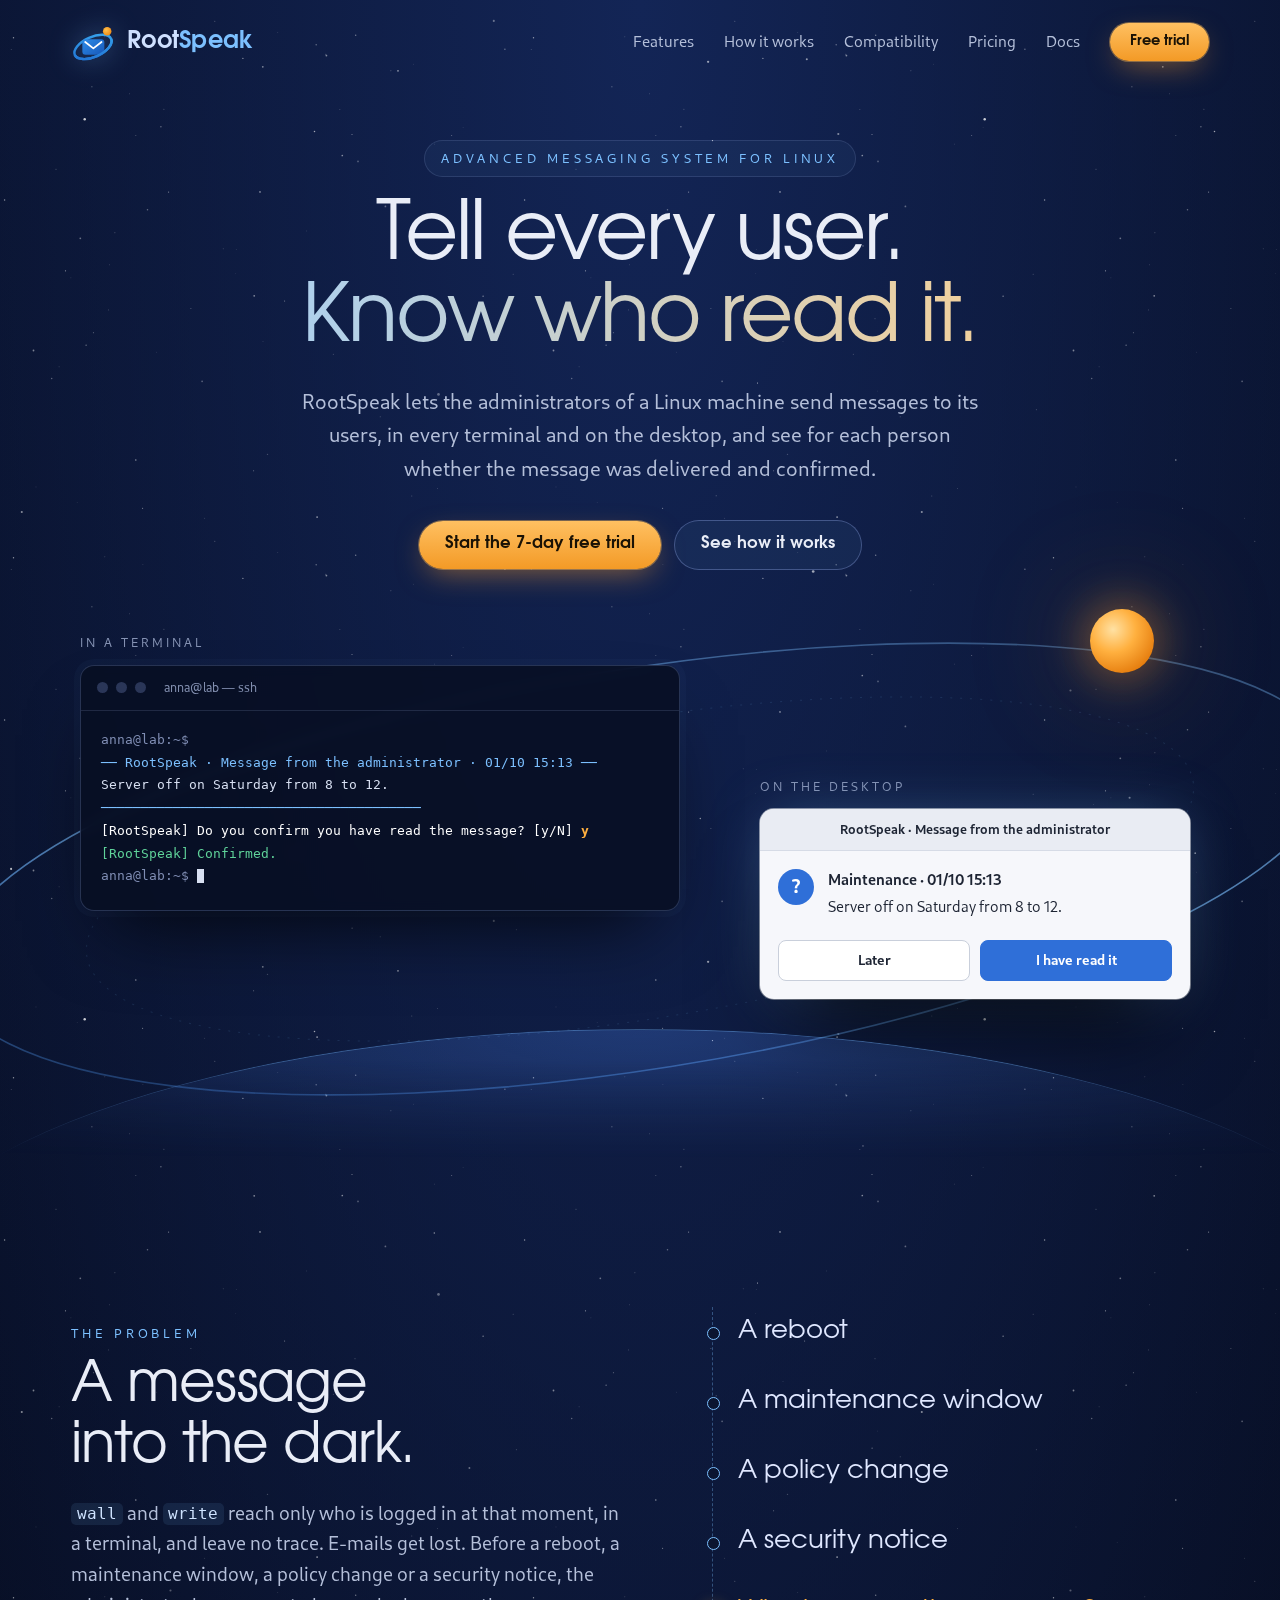
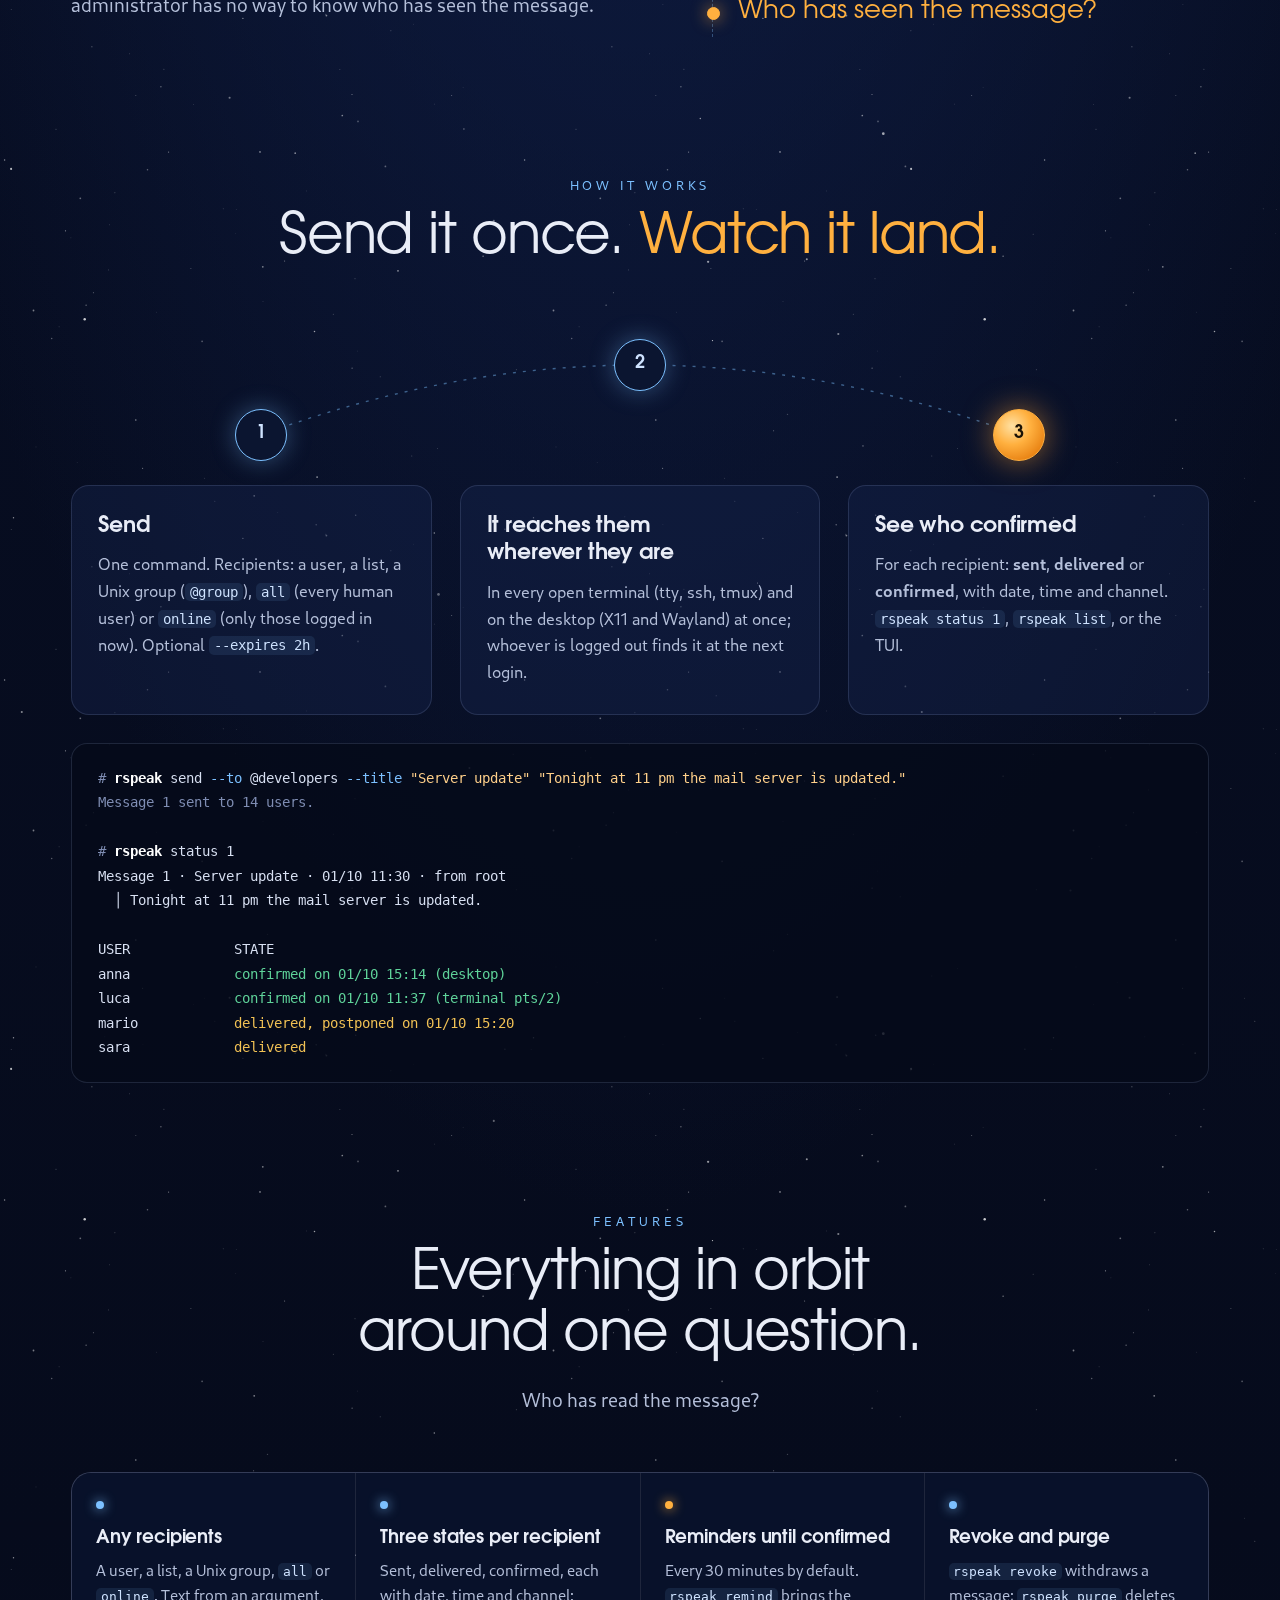
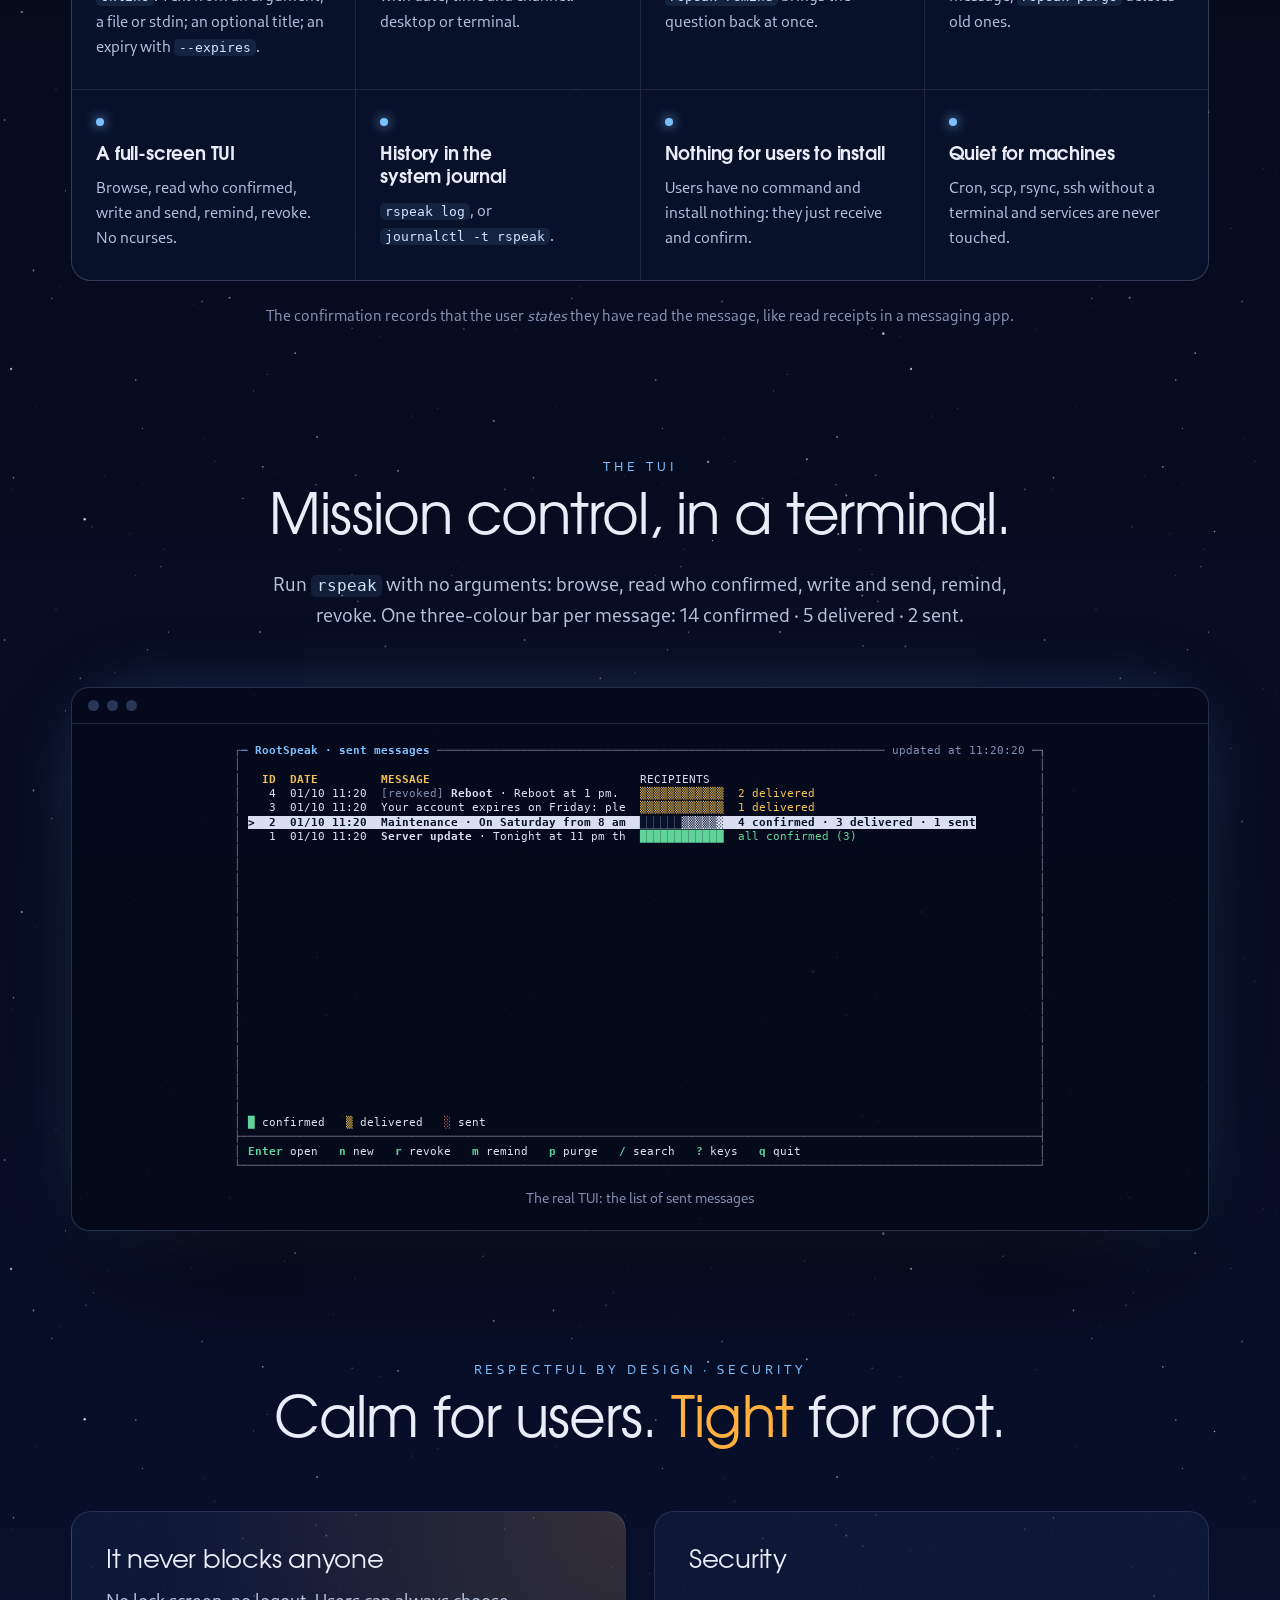
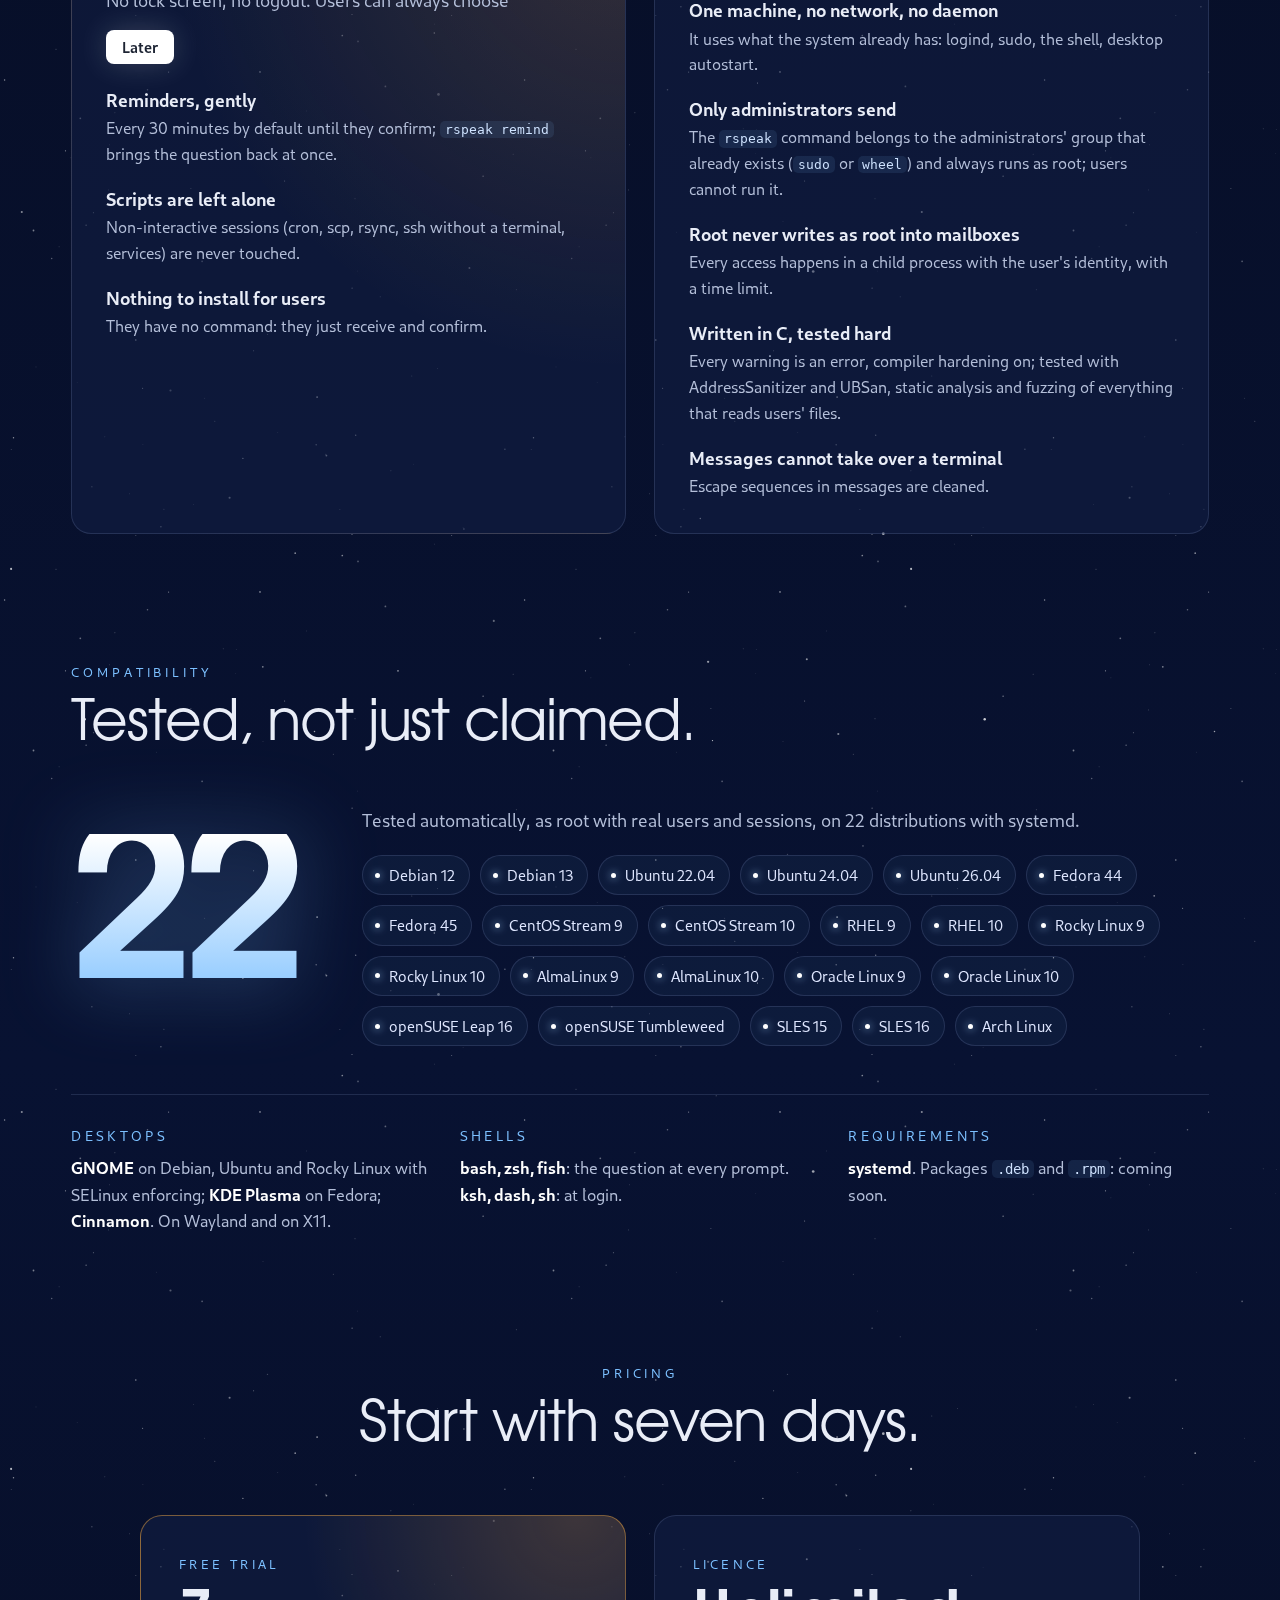
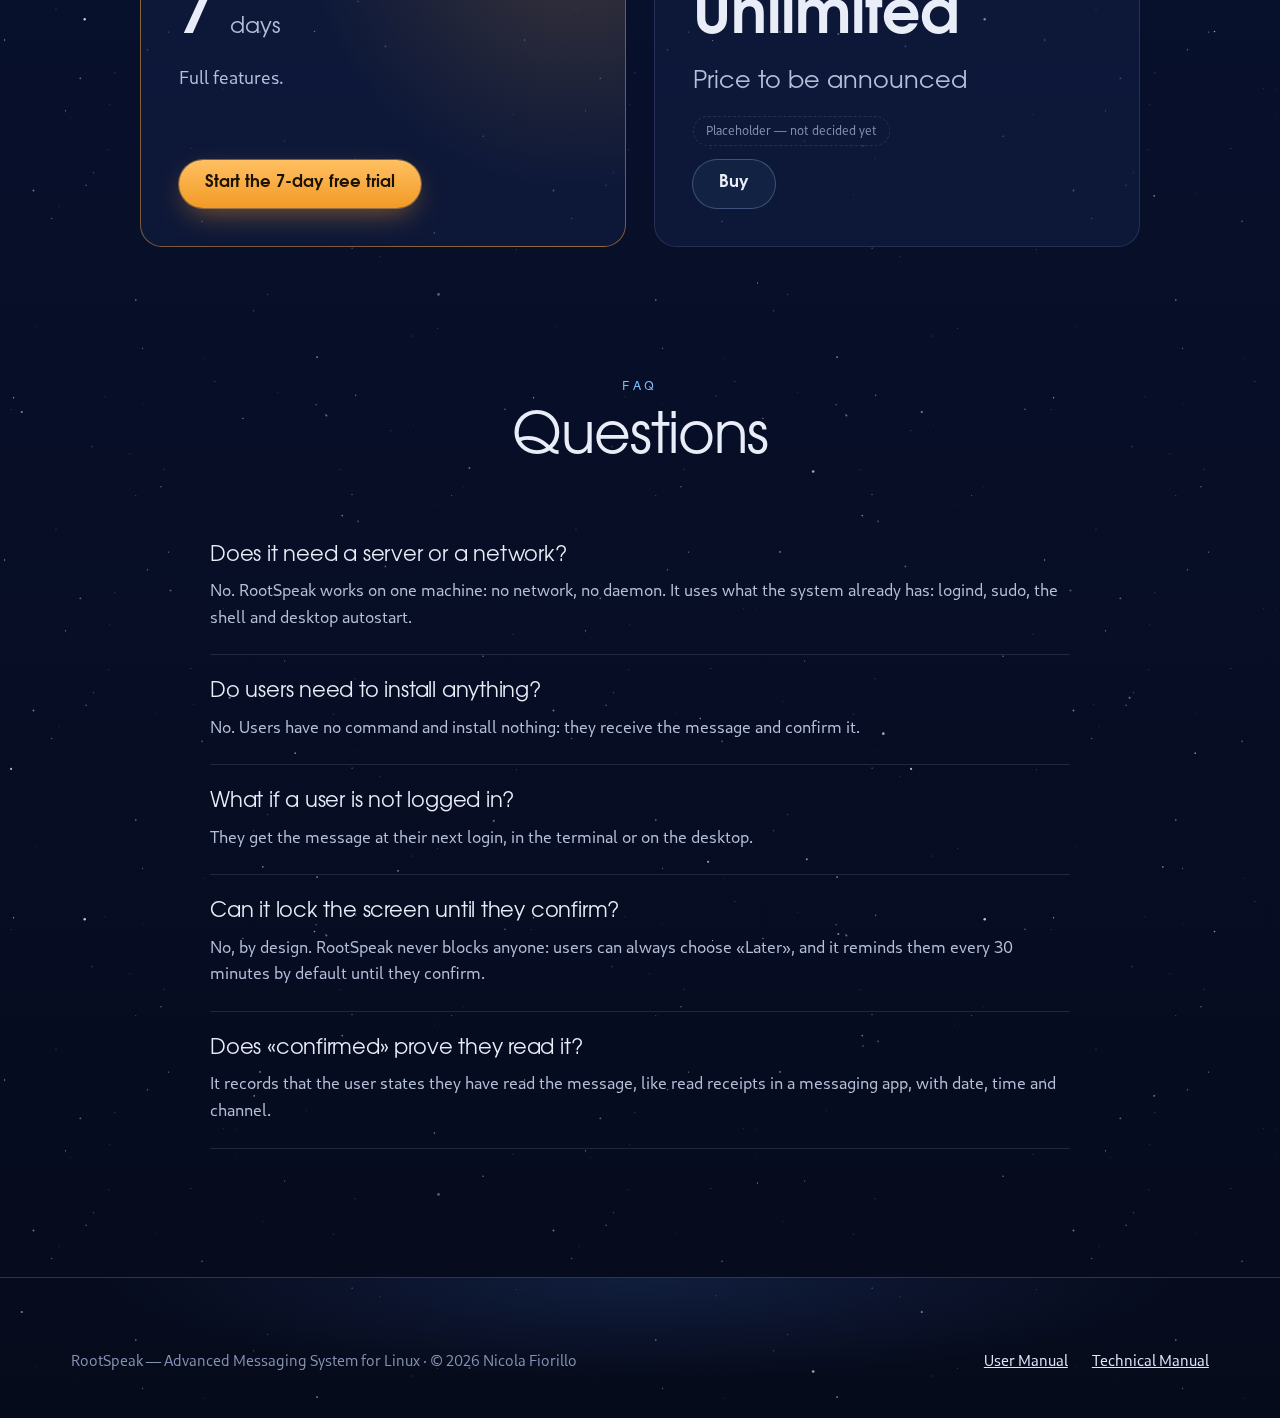
==== site/landing/index.html @ 5fdc274d "Landing page: the chosen direction «Night sky» site/landing/ keeps mockup 19, chosen by the owner am" ====
<!doctype html>
<html lang="en">
<head>
<meta charset="utf-8">
<meta name="viewport" content="width=device-width, initial-scale=1">
<title>RootSpeak — Night sky</title>
<meta name="description" content="RootSpeak lets the administrators of a Linux machine send messages to its users, in every terminal and on the desktop, and see for each person whether the message was delivered and confirmed.">
<style>
@font-face{font-family:'Geo';src:url([data-uri]) format('woff');font-weight:400;font-style:normal;font-display:block}
@font-face{font-family:'Geo';src:url([data-uri]) format('woff');font-weight:700;font-style:normal;font-display:block}
@font-face{font-family:'Body';src:url([data-uri]) format('woff');font-weight:100 900;font-style:normal;font-display:block}
@font-face{font-family:'Mono';src:url([data-uri]) format('woff');font-weight:400;font-style:normal;font-display:block}
@font-face{font-family:'Mono';src:url([data-uri]) format('woff');font-weight:700;font-style:normal;font-display:block}

:root{--night:#060b1c;--night2:#0a1430;--deep:#0d1a3d;--text:#e9edf7;--soft:#b4bfd9;--mute:#8592b3;--line:rgba(160,180,230,.16);
--glass:rgba(22,36,78,.42);--sky:#7cc0ff;--blue:#3d8bf0;--orange:#ffb03f;--orange2:#f08a12;--green:#5fd39a;--amber:#f2c255;--red:#f0786c;
--max:1240px;--pad:clamp(20px,4vw,52px)}
*{box-sizing:border-box;margin:0;padding:0}
html{background:var(--night)}
body{font-family:'Body',Cantarell,'Helvetica Neue',Arial,sans-serif;color:var(--text);font-size:18px;line-height:1.62;-webkit-font-smoothing:antialiased;
background-color:var(--night);background-image:url("data:image/svg+xml,%3Csvg%20xmlns%3D%22http%3A//www.w3.org/2000/svg%22%20width%3D%22900%22%20height%3D%22900%22%3E%3Ccircle%20cx%3D%22469.4%22%20cy%3D%22568.0%22%20r%3D%220.95%22%20fill%3D%22%23fff%22%20opacity%3D%220.38%22/%3E%3Ccircle%20cx%3D%2211.1%22%20cy%3D%22868.9%22%20r%3D%221.06%22%20fill%3D%22%23fff%22%20opacity%3D%220.72%22/%3E%3Ccircle%20cx%3D%22757.5%22%20cy%3D%22383.1%22%20r%3D%220.51%22%20fill%3D%22%23fff%22%20opacity%3D%220.78%22/%3E%3Ccircle%20cx%3D%22806.8%22%20cy%3D%2259.3%22%20r%3D%220.99%22%20fill%3D%22%23fff%22%20opacity%3D%220.54%22/%3E%3Ccircle%20cx%3D%2221.8%22%20cy%3D%22511.9%22%20r%3D%221.02%22%20fill%3D%22%23fff%22%20opacity%3D%220.51%22/%3E%3Ccircle%20cx%3D%22229.6%22%20cy%3D%22797.7%22%20r%3D%221.04%22%20fill%3D%22%23fff%22%20opacity%3D%220.42%22/%3E%3Ccircle%20cx%3D%22700.3%22%20cy%3D%22818.6%22%20r%3D%220.73%22%20fill%3D%22%23fff%22%20opacity%3D%220.58%22/%3E%3Ccircle%20cx%3D%2284.7%22%20cy%3D%22119.2%22%20r%3D%221.24%22%20fill%3D%22%23fff%22%20opacity%3D%220.78%22/%3E%3Ccircle%20cx%3D%22838.3%22%20cy%3D%22134.0%22%20r%3D%221.07%22%20fill%3D%22%23fff%22%20opacity%3D%220.48%22/%3E%3Ccircle%20cx%3D%22193.6%22%20cy%3D%22804.3%22%20r%3D%220.41%22%20fill%3D%22%23fff%22%20opacity%3D%220.32%22/%3E%3Ccircle%20cx%3D%22314.5%22%20cy%3D%22131.5%22%20r%3D%220.74%22%20fill%3D%22%23fff%22%20opacity%3D%220.61%22/%3E%3Ccircle%20cx%3D%22463.9%22%20cy%3D%22829.0%22%20r%3D%220.83%22%20fill%3D%22%23fff%22%20opacity%3D%220.36%22/%3E%3Ccircle%20cx%3D%22493.8%22%20cy%3D%2220.9%22%20r%3D%221.03%22%20fill%3D%22%23fff%22%20opacity%3D%220.36%22/%3E%3Ccircle%20cx%3D%22438.5%22%20cy%3D%22394.4%22%20r%3D%221.32%22%20fill%3D%22%23fff%22%20opacity%3D%220.35%22/%3E%3Ccircle%20cx%3D%22254.2%22%20cy%3D%22295.8%22%20r%3D%220.87%22%20fill%3D%22%23fff%22%20opacity%3D%220.48%22/%3E%3Ccircle%20cx%3D%22883.3%22%20cy%3D%22833.7%22%20r%3D%221.34%22%20fill%3D%22%23fff%22%20opacity%3D%220.63%22/%3E%3Ccircle%20cx%3D%22716.2%22%20cy%3D%22495.7%22%20r%3D%220.52%22%20fill%3D%22%23fff%22%20opacity%3D%220.37%22/%3E%3Ccircle%20cx%3D%22170.5%22%20cy%3D%22690.5%22%20r%3D%221.04%22%20fill%3D%22%23fff%22%20opacity%3D%220.30%22/%3E%3Ccircle%20cx%3D%22262.8%22%20cy%3D%2266.8%22%20r%3D%220.88%22%20fill%3D%22%23fff%22%20opacity%3D%220.46%22/%3E%3Ccircle%20cx%3D%22434.3%22%20cy%3D%22332.9%22%20r%3D%220.74%22%20fill%3D%22%23fff%22%20opacity%3D%220.52%22/%3E%3Ccircle%20cx%3D%22708.1%22%20cy%3D%2261.8%22%20r%3D%221.13%22%20fill%3D%22%23fff%22%20opacity%3D%220.58%22/%3E%3Ccircle%20cx%3D%22712.5%22%20cy%3D%22140.6%22%20r%3D%220.62%22%20fill%3D%22%23fff%22%20opacity%3D%220.75%22/%3E%3Ccircle%20cx%3D%22863.0%22%20cy%3D%22245.9%22%20r%3D%220.71%22%20fill%3D%22%23fff%22%20opacity%3D%220.46%22/%3E%3Ccircle%20cx%3D%22295.2%22%20cy%3D%22853.2%22%20r%3D%220.85%22%20fill%3D%22%23fff%22%20opacity%3D%220.50%22/%3E%3Ccircle%20cx%3D%22813.2%22%20cy%3D%22571.5%22%20r%3D%221.33%22%20fill%3D%22%23fff%22%20opacity%3D%220.62%22/%3E%3Ccircle%20cx%3D%22398.0%22%20cy%3D%2270.8%22%20r%3D%220.85%22%20fill%3D%22%23fff%22%20opacity%3D%220.55%22/%3E%3C/svg%3E"),url("data:image/svg+xml,%3Csvg%20xmlns%3D%22http%3A//www.w3.org/2000/svg%22%20width%3D%22520%22%20height%3D%22520%22%3E%3Ccircle%20cx%3D%22352.1%22%20cy%3D%22408.2%22%20r%3D%220.61%22%20fill%3D%22%23fff%22%20opacity%3D%220.38%22/%3E%3Ccircle%20cx%3D%22204.6%22%20cy%3D%22518.3%22%20r%3D%220.47%22%20fill%3D%22%23fff%22%20opacity%3D%220.25%22/%3E%3Ccircle%20cx%3D%22135.8%22%20cy%3D%22135.4%22%20r%3D%220.50%22%20fill%3D%22%23fff%22%20opacity%3D%220.29%22/%3E%3Ccircle%20cx%3D%2256.0%22%20cy%3D%22169.3%22%20r%3D%220.49%22%20fill%3D%22%23fff%22%20opacity%3D%220.40%22/%3E%3Ccircle%20cx%3D%22104.8%22%20cy%3D%2236.8%22%20r%3D%220.42%22%20fill%3D%22%23fff%22%20opacity%3D%220.39%22/%3E%3Ccircle%20cx%3D%22202.1%22%20cy%3D%22381.4%22%20r%3D%220.78%22%20fill%3D%22%23fff%22%20opacity%3D%220.34%22/%3E%3Ccircle%20cx%3D%2251.7%22%20cy%3D%22378.6%22%20r%3D%220.75%22%20fill%3D%22%23fff%22%20opacity%3D%220.33%22/%3E%3Ccircle%20cx%3D%22342.3%22%20cy%3D%22155.5%22%20r%3D%220.85%22%20fill%3D%22%23fff%22%20opacity%3D%220.49%22/%3E%3Ccircle%20cx%3D%22411.8%22%20cy%3D%22496.0%22%20r%3D%220.44%22%20fill%3D%22%23fff%22%20opacity%3D%220.39%22/%3E%3Ccircle%20cx%3D%22380.3%22%20cy%3D%22416.8%22%20r%3D%220.53%22%20fill%3D%22%23fff%22%20opacity%3D%220.24%22/%3E%3Ccircle%20cx%3D%22325.7%22%20cy%3D%2254.4%22%20r%3D%220.72%22%20fill%3D%22%23fff%22%20opacity%3D%220.19%22/%3E%3Ccircle%20cx%3D%22236.3%22%20cy%3D%22249.5%22%20r%3D%220.37%22%20fill%3D%22%23fff%22%20opacity%3D%220.36%22/%3E%3Ccircle%20cx%3D%22260.0%22%20cy%3D%22191.9%22%20r%3D%220.84%22%20fill%3D%22%23fff%22%20opacity%3D%220.50%22/%3E%3Ccircle%20cx%3D%22463.1%22%20cy%3D%22127.3%22%20r%3D%220.32%22%20fill%3D%22%23fff%22%20opacity%3D%220.33%22/%3E%3Ccircle%20cx%3D%2259.1%22%20cy%3D%22366.7%22%20r%3D%220.46%22%20fill%3D%22%23fff%22%20opacity%3D%220.24%22/%3E%3Ccircle%20cx%3D%22147.5%22%20cy%3D%22209.8%22%20r%3D%220.74%22%20fill%3D%22%23fff%22%20opacity%3D%220.36%22/%3E%3Ccircle%20cx%3D%22156.6%22%20cy%3D%22352.2%22%20r%3D%220.33%22%20fill%3D%22%23fff%22%20opacity%3D%220.27%22/%3E%3Ccircle%20cx%3D%22357.5%22%20cy%3D%22391.1%22%20r%3D%220.36%22%20fill%3D%22%23fff%22%20opacity%3D%220.22%22/%3E%3Ccircle%20cx%3D%22263.0%22%20cy%3D%22341.4%22%20r%3D%220.31%22%20fill%3D%22%23fff%22%20opacity%3D%220.35%22/%3E%3Ccircle%20cx%3D%22142.9%22%20cy%3D%2244.3%22%20r%3D%220.40%22%20fill%3D%22%23fff%22%20opacity%3D%220.29%22/%3E%3Ccircle%20cx%3D%22242.9%22%20cy%3D%2258.4%22%20r%3D%220.67%22%20fill%3D%22%23fff%22%20opacity%3D%220.51%22/%3E%3Ccircle%20cx%3D%22355.7%22%20cy%3D%2235.3%22%20r%3D%220.69%22%20fill%3D%22%23fff%22%20opacity%3D%220.42%22/%3E%3Ccircle%20cx%3D%224.6%22%20cy%3D%22200.0%22%20r%3D%220.69%22%20fill%3D%22%23fff%22%20opacity%3D%220.53%22/%3E%3Ccircle%20cx%3D%22483.1%22%20cy%3D%22296.2%22%20r%3D%220.65%22%20fill%3D%22%23fff%22%20opacity%3D%220.54%22/%3E%3Ccircle%20cx%3D%22109.5%22%20cy%3D%22264.8%22%20r%3D%220.34%22%20fill%3D%22%23fff%22%20opacity%3D%220.47%22/%3E%3Ccircle%20cx%3D%22339.9%22%20cy%3D%22109.5%22%20r%3D%220.42%22%20fill%3D%22%23fff%22%20opacity%3D%220.38%22/%3E%3Ccircle%20cx%3D%22390.9%22%20cy%3D%2270.7%22%20r%3D%220.49%22%20fill%3D%22%23fff%22%20opacity%3D%220.38%22/%3E%3Ccircle%20cx%3D%22135.8%22%20cy%3D%22459.9%22%20r%3D%220.74%22%20fill%3D%22%23fff%22%20opacity%3D%220.53%22/%3E%3Ccircle%20cx%3D%22333.3%22%20cy%3D%22354.3%22%20r%3D%220.47%22%20fill%3D%22%23fff%22%20opacity%3D%220.37%22/%3E%3Ccircle%20cx%3D%22223.2%22%20cy%3D%22248.8%22%20r%3D%220.34%22%20fill%3D%22%23fff%22%20opacity%3D%220.50%22/%3E%3Ccircle%20cx%3D%2280.3%22%20cy%3D%22238.3%22%20r%3D%220.86%22%20fill%3D%22%23fff%22%20opacity%3D%220.38%22/%3E%3Ccircle%20cx%3D%22451.6%22%20cy%3D%22135.5%22%20r%3D%220.58%22%20fill%3D%22%23fff%22%20opacity%3D%220.33%22/%3E%3Ccircle%20cx%3D%22168.6%22%20cy%3D%22192.1%22%20r%3D%220.57%22%20fill%3D%22%23fff%22%20opacity%3D%220.49%22/%3E%3Ccircle%20cx%3D%22504.9%22%20cy%3D%2249.2%22%20r%3D%220.70%22%20fill%3D%22%23fff%22%20opacity%3D%220.38%22/%3E%3Ccircle%20cx%3D%22214.8%22%20cy%3D%2221.2%22%20r%3D%220.52%22%20fill%3D%22%23fff%22%20opacity%3D%220.31%22/%3E%3Ccircle%20cx%3D%22190.9%22%20cy%3D%22308.6%22%20r%3D%220.52%22%20fill%3D%22%23fff%22%20opacity%3D%220.30%22/%3E%3Ccircle%20cx%3D%22142.6%22%20cy%3D%22508.2%22%20r%3D%220.54%22%20fill%3D%22%23fff%22%20opacity%3D%220.54%22/%3E%3Ccircle%20cx%3D%2286.1%22%20cy%3D%22345.2%22%20r%3D%220.63%22%20fill%3D%22%23fff%22%20opacity%3D%220.45%22/%3E%3Ccircle%20cx%3D%22267.5%22%20cy%3D%22454.4%22%20r%3D%220.65%22%20fill%3D%22%23fff%22%20opacity%3D%220.21%22/%3E%3Ccircle%20cx%3D%22355.0%22%20cy%3D%22318.8%22%20r%3D%220.45%22%20fill%3D%22%23fff%22%20opacity%3D%220.45%22/%3E%3Ccircle%20cx%3D%22434.6%22%20cy%3D%22144.1%22%20r%3D%220.39%22%20fill%3D%22%23fff%22%20opacity%3D%220.30%22/%3E%3Ccircle%20cx%3D%22306.5%22%20cy%3D%22230.9%22%20r%3D%220.34%22%20fill%3D%22%23fff%22%20opacity%3D%220.35%22/%3E%3Ccircle%20cx%3D%22284.6%22%20cy%3D%22300.9%22%20r%3D%220.51%22%20fill%3D%22%23fff%22%20opacity%3D%220.47%22/%3E%3Ccircle%20cx%3D%22352.0%22%20cy%3D%22134.4%22%20r%3D%220.51%22%20fill%3D%22%23fff%22%20opacity%3D%220.52%22/%3E%3Ccircle%20cx%3D%22114.9%22%20cy%3D%22232.7%22%20r%3D%220.48%22%20fill%3D%22%23fff%22%20opacity%3D%220.40%22/%3E%3Ccircle%20cx%3D%22413.5%22%20cy%3D%2264.2%22%20r%3D%220.41%22%20fill%3D%22%23fff%22%20opacity%3D%220.22%22/%3E%3Ccircle%20cx%3D%2265.5%22%20cy%3D%22270.8%22%20r%3D%220.59%22%20fill%3D%22%23fff%22%20opacity%3D%220.53%22/%3E%3Ccircle%20cx%3D%22235.6%22%20cy%3D%22273.2%22%20r%3D%220.32%22%20fill%3D%22%23fff%22%20opacity%3D%220.27%22/%3E%3Ccircle%20cx%3D%22160.9%22%20cy%3D%22126.7%22%20r%3D%220.77%22%20fill%3D%22%23fff%22%20opacity%3D%220.34%22/%3E%3Ccircle%20cx%3D%2270.9%22%20cy%3D%22277.8%22%20r%3D%220.39%22%20fill%3D%22%23fff%22%20opacity%3D%220.26%22/%3E%3Ccircle%20cx%3D%22316.2%22%20cy%3D%2244.7%22%20r%3D%220.75%22%20fill%3D%22%23fff%22%20opacity%3D%220.35%22/%3E%3Ccircle%20cx%3D%2233.5%22%20cy%3D%22350.5%22%20r%3D%220.88%22%20fill%3D%22%23fff%22%20opacity%3D%220.46%22/%3E%3Ccircle%20cx%3D%22437.5%22%20cy%3D%22488.4%22%20r%3D%220.46%22%20fill%3D%22%23fff%22%20opacity%3D%220.37%22/%3E%3Ccircle%20cx%3D%22385.4%22%20cy%3D%22206.4%22%20r%3D%220.88%22%20fill%3D%22%23fff%22%20opacity%3D%220.34%22/%3E%3Ccircle%20cx%3D%2211.3%22%20cy%3D%2249.5%22%20r%3D%220.56%22%20fill%3D%22%23fff%22%20opacity%3D%220.20%22/%3E%3Ccircle%20cx%3D%22317.1%22%20cy%3D%22517.1%22%20r%3D%220.86%22%20fill%3D%22%23fff%22%20opacity%3D%220.55%22/%3E%3Ccircle%20cx%3D%22129.5%22%20cy%3D%2293.8%22%20r%3D%220.34%22%20fill%3D%22%23fff%22%20opacity%3D%220.53%22/%3E%3Ccircle%20cx%3D%2213.5%22%20cy%3D%2237.7%22%20r%3D%220.70%22%20fill%3D%22%23fff%22%20opacity%3D%220.53%22/%3E%3Ccircle%20cx%3D%22277.8%22%20cy%3D%2232.8%22%20r%3D%220.32%22%20fill%3D%22%23fff%22%20opacity%3D%220.49%22/%3E%3Ccircle%20cx%3D%22358.0%22%20cy%3D%22161.4%22%20r%3D%220.89%22%20fill%3D%22%23fff%22%20opacity%3D%220.29%22/%3E%3Ccircle%20cx%3D%2277.2%22%20cy%3D%22502.5%22%20r%3D%220.33%22%20fill%3D%22%23fff%22%20opacity%3D%220.32%22/%3E%3Ccircle%20cx%3D%2293.5%22%20cy%3D%22332.7%22%20r%3D%220.59%22%20fill%3D%22%23fff%22%20opacity%3D%220.28%22/%3E%3Ccircle%20cx%3D%22326.4%22%20cy%3D%2255.6%22%20r%3D%220.89%22%20fill%3D%22%23fff%22%20opacity%3D%220.47%22/%3E%3Ccircle%20cx%3D%22108.6%22%20cy%3D%22309.9%22%20r%3D%220.46%22%20fill%3D%22%23fff%22%20opacity%3D%220.40%22/%3E%3Ccircle%20cx%3D%22163.9%22%20cy%3D%22109.3%22%20r%3D%220.59%22%20fill%3D%22%23fff%22%20opacity%3D%220.22%22/%3E%3Ccircle%20cx%3D%22516.3%22%20cy%3D%22409.7%22%20r%3D%220.44%22%20fill%3D%22%23fff%22%20opacity%3D%220.41%22/%3E%3Ccircle%20cx%3D%2291.9%22%20cy%3D%2286.8%22%20r%3D%220.53%22%20fill%3D%22%23fff%22%20opacity%3D%220.45%22/%3E%3Ccircle%20cx%3D%2236.0%22%20cy%3D%22486.9%22%20r%3D%220.45%22%20fill%3D%22%23fff%22%20opacity%3D%220.25%22/%3E%3Ccircle%20cx%3D%22253.6%22%20cy%3D%22470.7%22%20r%3D%220.55%22%20fill%3D%22%23fff%22%20opacity%3D%220.38%22/%3E%3Ccircle%20cx%3D%22513.2%22%20cy%3D%22274.2%22%20r%3D%220.51%22%20fill%3D%22%23fff%22%20opacity%3D%220.26%22/%3E%3C/svg%3E"),radial-gradient(ellipse 120% 60% at 50% 0%,#132556 0%,transparent 60%),
linear-gradient(180deg,#081028 0%,#060b1c 40%,#081232 75%,#060b1c 100%);background-size:900px 900px,520px 520px,100% 100%,100% 100%;overflow-x:hidden}
code,pre{font-family:'Mono',ui-monospace,monospace}
code{font-size:.84em;color:#cfe3ff;background:rgba(124,192,255,.1);padding:.08em .36em;border-radius:5px;white-space:nowrap}
pre code{background:none;padding:0;white-space:pre;color:inherit;font-size:inherit}
a{color:inherit}
.wrap{max-width:var(--max);margin:0 auto;padding:0 var(--pad)}
h1,h2,h3,.disp{text-wrap:balance;font-family:'Geo','URW Gothic',Futura,sans-serif;font-weight:400;letter-spacing:-.01em}
/* header */
.top .wrap{display:flex;align-items:center;gap:30px;height:84px}
.brand{display:flex;align-items:center;gap:12px;text-decoration:none}
.brand .mark{width:44px;height:40px;filter:drop-shadow(0 0 14px rgba(124,192,255,.35))}
.word{font-family:'Geo',sans-serif;font-size:24px;letter-spacing:.01em;font-weight:700}
.word .r{color:#cfe0ff}.word .s{color:#7cc0ff}
.nav{display:flex;gap:30px;margin-left:auto;font-size:15.5px;color:var(--soft)}
.nav a{text-decoration:none}.nav a:hover{color:#fff}
.btn{display:inline-flex;align-items:center;justify-content:center;gap:10px;font-family:'Geo',sans-serif;font-weight:700;font-size:16.5px;text-decoration:none;
padding:14px 26px;border-radius:40px;background:linear-gradient(180deg,#ffc061,#f39a26);color:#1a1205;line-height:1.2;
box-shadow:0 0 0 1px rgba(255,190,90,.4),0 10px 30px -8px rgba(255,160,50,.55)}
.btn:hover{filter:brightness(1.06)}
.btn.ghost{background:rgba(124,192,255,.06);color:var(--text);box-shadow:0 0 0 1px rgba(160,190,255,.35)}
.top .btn{padding:10px 20px;font-size:14.5px}
/* hero */
.hero{position:relative;padding:clamp(40px,4.4vw,64px) 0 0;text-align:center;overflow:hidden}
.eyebrow{display:inline-block;font-size:13px;letter-spacing:.3em;text-transform:uppercase;color:var(--sky);border:1px solid var(--line);padding:7px 16px;border-radius:30px;background:rgba(124,192,255,.05)}
h1{font-size:clamp(44px,6.4vw,92px);line-height:1;margin:22px auto 22px;max-width:1000px;letter-spacing:-.025em}
h1 span{display:block;background:linear-gradient(90deg,#9fd0ff,#ffd08a);-webkit-background-clip:text;background-clip:text;color:transparent}
.lede{font-size:clamp(18px,1.6vw,21px);color:var(--soft);max-width:680px;margin:0 auto}
.cta{display:flex;flex-wrap:wrap;gap:14px;justify-content:center;margin-top:36px}
.sky{position:relative;height:600px;margin-top:0}
.orbit{position:absolute;left:50%;top:-60px;width:1500px;height:640px;transform:translateX(-50%);pointer-events:none}
.planet{position:absolute;left:calc(50% + 450px);top:40px;width:64px;height:64px;border-radius:50%;
background:radial-gradient(circle at 36% 32%,#ffe1a3 0,#ffb03f 38%,#e47a0b 80%);box-shadow:0 0 40px 8px rgba(255,160,50,.35),0 0 120px 30px rgba(255,150,40,.12)}
.term,.dlg{position:absolute;text-align:left}
.term{left:calc(50% - 560px);top:96px;width:600px;background:rgba(8,14,34,.86);border-radius:14px;border:1px solid rgba(150,180,240,.22);
box-shadow:0 40px 80px -30px rgba(0,0,0,.8),0 0 0 6px rgba(124,192,255,.03);backdrop-filter:blur(6px);overflow:hidden}
.term .bar{display:flex;align-items:center;gap:8px;padding:12px 16px;border-bottom:1px solid var(--line);font-size:12.5px;color:var(--mute)}
.term .bar i{width:11px;height:11px;border-radius:50%;background:#2a3658}
.term .bar span{margin-left:10px}
.term pre{padding:18px 20px 22px;font-size:13px;line-height:1.75;color:#d8e0f2;overflow-x:auto}
.t-prompt{color:#7f8db3}.t-frame{color:#7cc0ff}.t-ask{color:#fff}.t-in{color:var(--orange);font-weight:700}.t-ok{color:var(--green)}
.t-cur{display:inline-block;width:.55em;height:1.1em;background:#d8e0f2;vertical-align:-.2em}
.dlg{left:calc(50% + 120px);top:240px;width:430px;background:#f6f7fb;color:#1d2433;border-radius:14px;overflow:hidden;
box-shadow:0 50px 90px -30px rgba(0,0,0,.85),0 0 0 1px rgba(255,255,255,.5),0 0 60px -10px rgba(124,192,255,.35)}
.dlg-bar{background:#e9ecf3;padding:10px 14px;text-align:center;font-weight:700;font-size:13px;border-bottom:1px solid #d6dbe6;white-space:nowrap}
.dlg-main{display:flex;gap:14px;padding:18px 18px 6px}
.dlg-icon{flex:none;width:36px;height:36px;border-radius:50%;background:#2f6fd8;color:#fff;font-weight:700;display:grid;place-items:center;font-size:19px}
.dlg-text p{font-size:15px;line-height:1.45}.dlg-head{font-weight:700;margin-bottom:6px}
.dlg-btns{display:grid;grid-template-columns:1fr 1fr;gap:10px;padding:16px 18px 18px}
.dlg-btn{border:1px solid #c9cfdb;border-radius:8px;background:#fff;text-align:center;padding:8px 6px;font-weight:700;font-size:14px}
.dlg-ok{background:#2f6fd8;border-color:#2f6fd8;color:#fff}
.label{position:absolute;font-size:12.5px;letter-spacing:.24em;text-transform:uppercase;color:var(--mute)}
.label.l1{left:calc(50% - 560px);top:64px}.label.l2{left:calc(50% + 120px);top:208px}
.horizon{position:absolute;left:-10%;right:-10%;bottom:-420px;height:560px;border-radius:50%;
background:radial-gradient(ellipse 60% 40% at 50% 0%,rgba(80,140,255,.26),rgba(10,20,50,0) 100%);border-top:1px solid rgba(124,192,255,.35);
box-shadow:0 -20px 80px -20px rgba(80,140,255,.35);-webkit-mask-image:linear-gradient(180deg,#000 0,#000 30px,transparent 130px);mask-image:linear-gradient(180deg,#000 0,#000 30px,transparent 130px)}
/* sections */
section{padding:clamp(80px,10vw,150px) 0 0;position:relative}
.kick{font-size:13px;letter-spacing:.3em;text-transform:uppercase;color:var(--sky)}
h2{font-size:clamp(34px,4.4vw,60px);line-height:1.08;margin-top:14px;letter-spacing:-.02em}
h2 em{font-style:normal;color:var(--orange)}
.intro{max-width:760px}
.intro.c{margin:0 auto;text-align:center}
.intro p{color:var(--soft);margin-top:18px;font-size:19px}
h3{font-size:22px;line-height:1.25;font-weight:700}
/* problem */
.problem{display:grid;grid-template-columns:1.1fr 1fr;gap:clamp(32px,6vw,96px);align-items:center}
.moments{list-style:none;position:relative;padding-left:34px}
.moments:before{content:"";position:absolute;left:8px;top:10px;bottom:10px;border-left:1px dashed rgba(124,192,255,.35)}
.moments li{position:relative;padding:14px 0;font-family:'Geo',sans-serif;font-size:26px;color:#dfe7ff}
.moments li:before{content:"";position:absolute;left:-31px;top:50%;width:11px;height:11px;margin-top:-5px;border-radius:50%;background:#0b1530;border:1.5px solid var(--sky)}
.moments li.q{color:var(--orange)}
.moments li.q:before{background:var(--orange);border-color:var(--orange);box-shadow:0 0 16px rgba(255,170,60,.7)}
/* steps */
.path{position:relative;margin-top:64px}
.path svg.arc{position:absolute;left:0;right:0;top:0;width:100%;height:120px}
.steps{display:grid;grid-template-columns:repeat(3,1fr);gap:28px;padding-top:150px}
.step{background:var(--glass);border:1px solid var(--line);border-radius:18px;padding:28px 26px}
.step .n{position:absolute;transform:translate(-50%,-50%);width:52px;height:52px;border-radius:50%;display:grid;place-items:center;font-family:'Geo',sans-serif;font-weight:700;
background:#0b1530;border:1.5px solid var(--sky);color:#cfe3ff;box-shadow:0 0 24px rgba(124,192,255,.35)}
.step:nth-child(1) .n{left:16.7%;top:100px}.step:nth-child(2) .n{left:50%;top:30px}.step:nth-child(3) .n{left:83.3%;top:100px;background:radial-gradient(circle at 36% 32%,#ffe1a3 0,#ffb03f 40%,#e47a0b 85%);border-color:#ffb03f;color:#1a1205;box-shadow:0 0 30px rgba(255,160,50,.55)}
.step p{color:var(--soft);font-size:16.5px;margin-top:10px}
.cmd{margin-top:28px;background:rgba(5,10,26,.8);border:1px solid var(--line);border-radius:16px;overflow:hidden}
.cmd pre{padding:22px 26px;font-size:14px;line-height:1.75;color:#d8e0f2;overflow-x:auto}
.c-cmd{color:#fff;font-weight:700}.c-opt{color:var(--sky)}.c-str{color:#ffd08a}.c-out{color:#7f8db3}
.st-confirmed{color:var(--green)}.st-delivered{color:var(--amber)}
/* features */
.feats{display:grid;grid-template-columns:repeat(4,1fr);gap:1px;background:var(--line);border:1px solid var(--line);border-radius:20px;overflow:hidden;margin-top:56px}
.feats div{background:#08112a;padding:28px 24px 30px}
.feats h3{font-size:18.5px}
.feats h3:before{content:"";display:block;width:8px;height:8px;border-radius:50%;background:var(--sky);box-shadow:0 0 12px var(--sky);margin-bottom:18px}
.feats div:nth-child(3) h3:before{background:var(--orange);box-shadow:0 0 12px var(--orange)}
.feats p{color:var(--soft);font-size:15.5px;margin-top:8px}
.honest{margin-top:22px;color:var(--mute);font-size:15px;text-align:center}
/* tui */
.window{margin-top:56px;border-radius:18px;border:1px solid rgba(150,180,240,.22);background:rgba(5,10,26,.85);overflow:hidden;
box-shadow:0 60px 120px -50px rgba(0,0,0,.9),0 0 80px -30px rgba(124,192,255,.4)}
.window .bar{display:flex;gap:8px;padding:12px 16px;border-bottom:1px solid var(--line)}
.window .bar i{width:11px;height:11px;border-radius:50%;background:#2a3658}
.fig{margin:0;padding:20px}
.tui-screen{color:#d8dff0;font-size:clamp(8px,.86vw,12.2px);line-height:1.3;overflow-x:auto;width:max-content;max-width:100%;margin:0 auto}
.a-b{font-weight:700}.a-d{opacity:.5}.a-v{background:#d8dff0;color:#08112a}
.a-31{color:var(--red)}.a-32{color:var(--green)}.a-33{color:var(--amber)}.a-36{color:var(--sky)}.a-90{color:#7f8db3}
.cap{text-align:center;color:var(--mute);font-size:14px;margin-top:14px}
/* respect & security */
.duo{display:grid;grid-template-columns:1fr 1fr;gap:28px;margin-top:56px}
.panel{border:1px solid var(--line);border-radius:20px;padding:34px;background:var(--glass)}
.panel.warm{background:radial-gradient(circle at 100% 0%,rgba(255,170,60,.16),transparent 55%),var(--glass)}
.panel h3{font-size:26px;font-weight:400;margin-bottom:8px}
.panel dl{margin-top:10px}
.panel dt{font-weight:700;margin-top:18px}
.panel dd{color:var(--soft);font-size:16px}
.later{display:inline-block;font-family:'Body',sans-serif;font-size:15px;font-weight:700;background:#fff;color:#1d2433;border-radius:8px;padding:5px 16px;margin:14px 0 4px;box-shadow:0 0 30px rgba(255,255,255,.18)}
/* compat */
.c22{display:grid;grid-template-columns:auto 1fr;gap:clamp(28px,5vw,80px);align-items:center;margin-top:48px}
.big{font-family:'Geo',sans-serif;font-size:clamp(130px,17vw,240px);line-height:.85;font-weight:700;letter-spacing:-.04em;
background:linear-gradient(180deg,#ffffff,#7cc0ff);-webkit-background-clip:text;background-clip:text;color:transparent;filter:drop-shadow(0 0 40px rgba(124,192,255,.35))}
.distros{display:flex;flex-wrap:wrap;gap:10px}
.distros span{border:1px solid var(--line);border-radius:30px;padding:7px 14px 7px 12px;font-size:15px;color:#dfe7ff;background:rgba(124,192,255,.05);display:inline-flex;align-items:center;gap:9px}
.distros span:before{content:"";width:5px;height:5px;border-radius:50%;background:#fff;box-shadow:0 0 8px #9fd0ff}
.envs{display:grid;grid-template-columns:repeat(3,1fr);gap:28px;margin-top:48px;border-top:1px solid var(--line);padding-top:32px}
.envs h3{font-size:14px;letter-spacing:.24em;text-transform:uppercase;color:var(--sky);font-weight:400;font-family:'Body',sans-serif}
.envs p{color:var(--soft);margin-top:10px;font-size:16.5px}
.envs b{color:#fff}
/* pricing */
.plans{display:grid;grid-template-columns:1fr 1fr;gap:28px;margin-top:56px;max-width:1000px;margin-left:auto;margin-right:auto}
.plan{border:1px solid var(--line);border-radius:22px;padding:38px;background:var(--glass);display:flex;flex-direction:column;gap:14px;position:relative;overflow:hidden}
.plan.main{border-color:rgba(255,176,63,.45);background:radial-gradient(circle at 90% 0%,rgba(255,170,60,.2),transparent 50%),var(--glass)}
.plan .k{font-size:13px;letter-spacing:.26em;text-transform:uppercase;color:var(--sky)}
.plan .v{font-family:'Geo',sans-serif;font-size:60px;line-height:1;font-weight:700}
.plan .v small{font-size:22px;color:var(--soft);font-weight:400}
.plan p{color:var(--soft)}
.plan .btn{align-self:flex-start;margin-top:auto}
.tba{font-family:'Geo',sans-serif;font-size:24px;color:#fff}
.ph{font-size:12.5px;color:var(--mute);border:1px dashed var(--line);border-radius:20px;padding:4px 12px;align-self:flex-start}
/* faq */
.faq{max-width:860px;margin:48px auto 0}
.faq div{border-bottom:1px solid var(--line);padding:24px 0}
.faq h3{font-size:21px;font-weight:400}
.faq p{color:var(--soft);margin-top:8px;font-size:16.5px}
footer{margin-top:clamp(90px,10vw,150px);position:relative;padding:70px 0 46px;border-top:1px solid rgba(124,192,255,.25);
background:radial-gradient(ellipse 70% 120% at 50% 0%,rgba(80,140,255,.14),transparent 60%)}
footer .wrap{display:flex;flex-wrap:wrap;justify-content:space-between;align-items:center;gap:18px;color:var(--mute);font-size:15px}
footer nav{display:flex;gap:24px}footer a{color:#dfe7ff}
@media (max-width:1180px){
 .sky{height:auto;display:flex;flex-direction:column;align-items:center;gap:18px;padding:40px var(--pad) 60px}
 .orbit{top:-40px;height:520px}
 .planet{left:auto;right:6%;top:0}
 .term,.dlg,.label{position:relative;left:auto!important;top:auto!important}
 .term{width:min(600px,100%)}.dlg{width:min(430px,92%);margin-top:-30px}
 .label{display:none}
}
@media (max-width:980px){
 .nav{display:none}.top .btn{margin-left:auto}
 .problem,.duo,.plans{grid-template-columns:1fr}
 .feats{grid-template-columns:repeat(2,1fr)}
 .steps{grid-template-columns:1fr;padding-top:0}.path svg.arc{display:none}
 .step .n{position:static!important;transform:none;margin:0 0 14px}
 .c22{grid-template-columns:1fr}.envs{grid-template-columns:1fr}
}
@media (max-width:560px){
 body{font-size:17px}
 .top .wrap{height:70px}.word{font-size:21px}.brand .mark{width:36px;height:33px}.top .btn{padding:8px 14px;font-size:13.5px}
 .eyebrow{font-size:11px;letter-spacing:.18em}
 .term pre{font-size:11px;white-space:pre-wrap;word-break:break-word;padding:14px}
 .feats{grid-template-columns:1fr}
 .moments li{font-size:21px}
 .panel,.plan{padding:26px 22px}
 .cmd pre{font-size:12px;padding:16px}
 .btn{width:100%}.top .btn{width:auto}.plan .btn{align-self:stretch}
 .fig{padding:12px}
 footer nav{flex-direction:column;gap:6px}
}

</style>
</head>
<body>

<header class="top"><div class="wrap">
 <a class="brand" href="#" aria-label="RootSpeak"><svg class="mark" aria-hidden="true" focusable="false" xmlns="http://www.w3.org/2000/svg" viewBox="-2 -4 124 112"><defs><linearGradient id="h-orbit" x1="0" y1="1" x2="1" y2="0"><stop offset="0" stop-color="#1f6fd1"/><stop offset="1" stop-color="#39a9f0"/></linearGradient><linearGradient id="h-env" x1="0" y1="0" x2="1" y2="1"><stop offset="0" stop-color="#2b8be8"/><stop offset="1" stop-color="#1857b8"/></linearGradient><radialGradient id="h-dot" cx=".38" cy=".35" r=".7"><stop offset="0" stop-color="#ffc04d"/><stop offset="1" stop-color="#f08a12"/></radialGradient><clipPath id="h-front"><path d="M-40 66 L160 66 L160 200 L-40 200 Z" transform="rotate(-24 60 66)"/></clipPath></defs><ellipse cx="60" cy="66" rx="56" ry="28" transform="rotate(-24 60 66)" fill="none" stroke="url(#h-orbit)" stroke-width="7"/><rect x="30" y="44" width="62" height="44" rx="9" fill="url(#h-env)"/><path d="M38 52l23 18 23-18" fill="none" stroke="#fff" stroke-width="5" stroke-linecap="round" stroke-linejoin="round"/><g clip-path="url(#h-front)"><ellipse cx="60" cy="66" rx="56" ry="28" transform="rotate(-24 60 66)" fill="none" stroke="url(#h-orbit)" stroke-width="7"/></g><circle cx="100" cy="22" r="12" fill="url(#h-dot)"/></svg><span class="word"><span class="r">Root</span><span class="s">Speak</span></span></a>
 <nav class="nav" aria-label="Main"><a href="#features">Features</a><a href="#how">How it works</a><a href="#compat">Compatibility</a><a href="#pricing">Pricing</a><a href="#">Docs</a></nav>
 <a class="btn" href="#">Free trial</a>
</div></header>

<main>
<div class="hero"><div class="wrap">
 <span class="eyebrow">Advanced Messaging System for Linux</span>
 <h1>Tell every user. <span>Know who read it.</span></h1>
 <p class="lede">RootSpeak lets the administrators of a Linux machine send messages to its users, in every terminal and on the desktop, and see for each person whether the message was delivered and confirmed.</p>
 <div class="cta"><a class="btn" href="#">Start the 7-day free trial</a><a class="btn ghost" href="#how">See how it works</a></div>
 </div>
 <div class="sky">
  <svg class="orbit" viewBox="0 0 1500 640" aria-hidden="true" fill="none">
<defs><linearGradient id="og" x1="0" y1="1" x2="1" y2="0"><stop offset="0" stop-color="#3d8bf0" stop-opacity=".15"/><stop offset=".5" stop-color="#7cc0ff" stop-opacity=".7"/><stop offset="1" stop-color="#7cc0ff" stop-opacity=".2"/></linearGradient></defs>
<ellipse cx="750" cy="360" rx="700" ry="200" transform="rotate(-9 750 360)" stroke="url(#og)" stroke-width="1.6"/>
<ellipse cx="750" cy="360" rx="560" ry="150" transform="rotate(-9 750 360)" stroke="#7cc0ff" stroke-opacity=".12" stroke-width="1" stroke-dasharray="2 8"/>
</svg><div class="planet" aria-hidden="true"></div>
  <span class="label l1">In a terminal</span><span class="label l2">On the desktop</span>
  <div class="term" role="img" aria-label="A RootSpeak message in a terminal, confirmed with y"><div class="bar"><i></i><i></i><i></i><span>anna@lab — ssh</span></div><pre><span class="t-prompt">anna@lab:~$</span> 
<span class="t-frame">── RootSpeak · Message from the administrator · 01/10 15:13 ──</span>
<span class="t-body">Server off on Saturday from 8 to 12.</span>
<span class="t-frame">────────────────────────────────────────</span>
<span class="t-ask">[RootSpeak] Do you confirm you have read the message? [y/N]</span> <span class="t-in">y</span>
<span class="t-ok">[RootSpeak] Confirmed.</span>
<span class="t-prompt">anna@lab:~$</span> <span class="t-cur"></span></pre></div>
  <div class="dlg" role="img" aria-label="The RootSpeak dialog on the desktop"><div class="dlg-bar"><span class="dlg-title">RootSpeak · Message from the administrator</span></div><div class="dlg-main"><div class="dlg-icon" aria-hidden="true">?</div><div class="dlg-text"><p class="dlg-head">Maintenance · 01/10 15:13</p><p>Server off on Saturday from 8 to 12.</p></div></div><div class="dlg-btns"><span class="dlg-btn">Later</span><span class="dlg-btn dlg-ok">I have read it</span></div></div>
  <div class="horizon" aria-hidden="true"></div>
 </div>
</div>

<section id="problem"><div class="wrap problem">
 <div class="intro"><div class="kick">The problem</div><h2>A message into the dark.</h2><p><code>wall</code> and <code>write</code> reach only who is logged in at that moment, in a terminal, and leave no trace. E-mails get lost. Before a reboot, a maintenance window, a policy change or a security notice, the administrator has no way to know who has seen the message.</p></div>
 <ul class="moments"><li>A reboot</li><li>A maintenance window</li><li>A policy change</li><li>A security notice</li><li class="q">Who has seen the message?</li></ul>
</div></section>

<section id="how"><div class="wrap">
 <div class="intro c"><div class="kick">How it works</div><h2>Send it once. <em>Watch it land.</em></h2></div>
 <div class="path"><svg class="arc" viewBox="0 0 1000 120" preserveAspectRatio="none" aria-hidden="true" fill="none">
<path d="M167 100 Q500 -40 833 100" stroke="#7cc0ff" stroke-opacity=".45" stroke-width="1.4" stroke-dasharray="3 7" vector-effect="non-scaling-stroke"/></svg><div class="steps"><div class="step"><div class="n">1</div><h3>Send</h3><p>One command. Recipients: a user, a list, a Unix group (<code>@group</code>), <code>all</code> (every human user) or <code>online</code> (only those logged in now). Optional <code>--expires 2h</code>.</p></div><div class="step"><div class="n">2</div><h3>It reaches them wherever they are</h3><p>In every open terminal (tty, ssh, tmux) and on the desktop (X11 and Wayland) at once; whoever is logged out finds it at the next login.</p></div><div class="step"><div class="n">3</div><h3>See who confirmed</h3><p>For each recipient: <b>sent</b>, <b>delivered</b> or <b>confirmed</b>, with date, time and channel. <code>rspeak status 1</code>, <code>rspeak list</code>, or the TUI.</p></div></div></div>
 <div class="cmd"><pre><span class="c-out">#</span> <span class="c-cmd">rspeak</span> send <span class="c-opt">--to</span> @developers <span class="c-opt">--title</span> <span class="c-str">"Server update"</span> <span class="c-str">"Tonight at 11 pm the mail server is updated."</span>
<span class="c-out">Message 1 sent to 14 users.</span>

<span class="c-out">#</span> <span class="c-cmd">rspeak</span> status 1
Message 1 · Server update · 01/10 11:30 · from root
  │ Tonight at 11 pm the mail server is updated.

USER             STATE
anna             <span class="st-confirmed">confirmed on 01/10 15:14 (desktop)</span>
luca             <span class="st-confirmed">confirmed on 01/10 11:37 (terminal pts/2)</span>
mario            <span class="st-delivered">delivered, postponed on 01/10 15:20</span>
sara             <span class="st-delivered">delivered</span></pre></div>
</div></section>

<section id="features"><div class="wrap">
 <div class="intro c"><div class="kick">Features</div><h2>Everything in orbit around one question.</h2><p>Who has read the message?</p></div>
 <div class="feats"><div><h3>Any recipients</h3><p>A user, a list, a Unix group, <code>all</code> or <code>online</code>. Text from an argument, a file or stdin; an optional title; an expiry with <code>--expires</code>.</p></div><div><h3>Three states per recipient</h3><p>Sent, delivered, confirmed, each with date, time and channel: desktop or terminal.</p></div><div><h3>Reminders until confirmed</h3><p>Every 30 minutes by default. <code>rspeak remind</code> brings the question back at once.</p></div><div><h3>Revoke and purge</h3><p><code>rspeak revoke</code> withdraws a message; <code>rspeak purge</code> deletes old ones.</p></div><div><h3>A full-screen TUI</h3><p>Browse, read who confirmed, write and send, remind, revoke. No ncurses.</p></div><div><h3>History in the system journal</h3><p><code>rspeak log</code>, or <code>journalctl -t rspeak</code>.</p></div><div><h3>Nothing for users to install</h3><p>Users have no command and install nothing: they just receive and confirm.</p></div><div><h3>Quiet for machines</h3><p>Cron, scp, rsync, ssh without a terminal and services are never touched.</p></div></div>
 <p class="honest">The confirmation records that the user <em>states</em> they have read the message, like read receipts in a messaging app.</p>
</div></section>

<section id="tui"><div class="wrap">
 <div class="intro c"><div class="kick">The TUI</div><h2>Mission control, in a terminal.</h2>
 <p>Run <code>rspeak</code> with no arguments: browse, read who confirmed, write and send, remind, revoke. One three-colour bar per message: <span style="white-space:nowrap">14 confirmed · 5 delivered · 2 sent</span>.</p></div>
 <div class="window"><div class="bar"><i></i><i></i><i></i></div><figure class="fig"><pre class="code tui-screen"><code><span class="a-d">┌</span><span class="a-36 a-b">─ RootSpeak · sent messages </span><span class="a-d">────────────────────────────────────────────────────────────────</span><span class="a-90"> updated at 11:20:20 ─┐</span><span class="a-90 a-d">
</span><span class="a-d">│</span>                                                                                                                  <span class="a-d">│</span>
<span class="a-d">│</span>  <span class="a-33 a-b"> ID  DATE         MESSAGE</span>                              RECIPIENTS                                               <span class="a-d">│</span>
<span class="a-d">│</span>    4  01/10 11:20  <span class="a-90">[revoked] </span><span class="a-b">Reboot</span> · Reboot at 1 pm.   <span class="a-33">▒▒▒▒▒▒▒▒▒▒▒▒</span>  <span class="a-33">2 delivered</span>                                <span class="a-d">│</span>
<span class="a-d">│</span>    3  01/10 11:20  Your account expires on Friday: ple  <span class="a-33">▒▒▒▒▒▒▒▒▒▒▒▒</span>  <span class="a-33">1 delivered</span>                                <span class="a-d">│</span>
<span class="a-d">│</span> <span class="a-b a-v">&gt;  2  01/10 11:20  Maintenance · On Saturday from 8 am  ██████▒▒▒▒▒░  4 confirmed · 3 delivered · 1 sent</span>         <span class="a-d">│</span>
<span class="a-d">│</span>    1  01/10 11:20  <span class="a-b">Server update</span> · Tonight at 11 pm th  <span class="a-32">████████████</span>  <span class="a-32">all confirmed (3)</span>                          <span class="a-d">│</span>
<span class="a-d">│</span>                                                                                                                  <span class="a-d">│</span>
<span class="a-d">│</span>                                                                                                                  <span class="a-d">│</span>
<span class="a-d">│</span>                                                                                                                  <span class="a-d">│</span>
<span class="a-d">│</span>                                                                                                                  <span class="a-d">│</span>
<span class="a-d">│</span>                                                                                                                  <span class="a-d">│</span>
<span class="a-d">│</span>                                                                                                                  <span class="a-d">│</span>
<span class="a-d">│</span>                                                                                                                  <span class="a-d">│</span>
<span class="a-d">│</span>                                                                                                                  <span class="a-d">│</span>
<span class="a-d">│</span>                                                                                                                  <span class="a-d">│</span>
<span class="a-d">│</span>                                                                                                                  <span class="a-d">│</span>
<span class="a-d">│</span>                                                                                                                  <span class="a-d">│</span>
<span class="a-d">│</span>                                                                                                                  <span class="a-d">│</span>
<span class="a-d">│</span>                                                                                                                  <span class="a-d">│</span>
<span class="a-d">│</span>                                                                                                                  <span class="a-d">│</span>
<span class="a-d">│</span>                                                                                                                  <span class="a-d">│</span>
<span class="a-d">│</span>                                                                                                                  <span class="a-d">│</span>
<span class="a-d">│</span>                                                                                                                  <span class="a-d">│</span>
<span class="a-d">│</span>                                                                                                                  <span class="a-d">│</span>
<span class="a-d">│</span>                                                                                                                  <span class="a-d">│</span>
<span class="a-d">│</span> <span class="a-32">█</span> confirmed   <span class="a-33">▒</span> delivered   <span class="a-31">░</span> sent                                                                               <span class="a-d">│</span>
<span class="a-d">├──────────────────────────────────────────────────────────────────────────────────────────────────────────────────┤</span>
<span class="a-d">│</span> <span class="a-32 a-b">Enter</span> open   <span class="a-32 a-b">n</span> new   <span class="a-32 a-b">r</span> revoke   <span class="a-32 a-b">m</span> remind   <span class="a-32 a-b">p</span> purge   <span class="a-32 a-b">/</span> search   <span class="a-32 a-b">?</span> keys   <span class="a-32 a-b">q</span> quit                                  <span class="a-d">│</span>
<span class="a-d">└──────────────────────────────────────────────────────────────────────────────────────────────────────────────────┘</span></code></pre><figcaption class="cap">The real TUI: the list of sent messages</figcaption></figure></div>
</div></section>

<section id="respect"><div class="wrap">
 <div class="intro c"><div class="kick">Respectful by design · Security</div><h2>Calm for users. <em>Tight</em> for root.</h2></div>
 <div class="duo">
  <div class="panel warm"><h3>It never blocks anyone</h3>
   <p style="color:var(--soft)">No lock screen, no logout. Users can always choose</p><span class="later">Later</span>
   <dl><dt>Reminders, gently</dt><dd>Every 30 minutes by default until they confirm; <code>rspeak remind</code> brings the question back at once.</dd>
   <dt>Scripts are left alone</dt><dd>Non-interactive sessions (cron, scp, rsync, ssh without a terminal, services) are never touched.</dd>
   <dt>Nothing to install for users</dt><dd>They have no command: they just receive and confirm.</dd></dl></div>
  <div class="panel"><h3>Security</h3><dl><dt>One machine, no network, no daemon</dt><dd>It uses what the system already has: logind, sudo, the shell, desktop autostart.</dd><dt>Only administrators send</dt><dd>The <code>rspeak</code> command belongs to the administrators' group that already exists (<code>sudo</code> or <code>wheel</code>) and always runs as root; users cannot run it.</dd><dt>Root never writes as root into mailboxes</dt><dd>Every access happens in a child process with the user's identity, with a time limit.</dd><dt>Written in C, tested hard</dt><dd>Every warning is an error, compiler hardening on; tested with AddressSanitizer and UBSan, static analysis and fuzzing of everything that reads users' files.</dd><dt>Messages cannot take over a terminal</dt><dd>Escape sequences in messages are cleaned.</dd></dl></div>
 </div>
</div></section>

<section id="compat"><div class="wrap">
 <div class="intro"><div class="kick">Compatibility</div><h2>Tested, not just claimed.</h2></div>
 <div class="c22"><div class="big">22</div><div><p style="color:var(--soft);margin-bottom:20px">Tested automatically, as root with real users and sessions, on 22 distributions with systemd.</p><div class="distros"><span>Debian 12</span><span>Debian 13</span><span>Ubuntu 22.04</span><span>Ubuntu 24.04</span><span>Ubuntu 26.04</span><span>Fedora 44</span><span>Fedora 45</span><span>CentOS Stream 9</span><span>CentOS Stream 10</span><span>RHEL 9</span><span>RHEL 10</span><span>Rocky Linux 9</span><span>Rocky Linux 10</span><span>AlmaLinux 9</span><span>AlmaLinux 10</span><span>Oracle Linux 9</span><span>Oracle Linux 10</span><span>openSUSE Leap 16</span><span>openSUSE Tumbleweed</span><span>SLES 15</span><span>SLES 16</span><span>Arch Linux</span></div></div></div>
 <div class="envs">
  <div><h3>Desktops</h3><p><b>GNOME</b> on Debian, Ubuntu and Rocky Linux with SELinux enforcing; <b>KDE Plasma</b> on Fedora; <b>Cinnamon</b>. On Wayland and on X11.</p></div>
  <div><h3>Shells</h3><p><b>bash, zsh, fish</b>: the question at every prompt. <b>ksh, dash, sh</b>: at login.</p></div>
  <div><h3>Requirements</h3><p><b>systemd</b>. Packages <code>.deb</code> and <code>.rpm</code>: coming soon.</p></div>
 </div>
</div></section>

<section id="pricing"><div class="wrap">
 <div class="intro c"><div class="kick">Pricing</div><h2>Start with seven days.</h2></div>
 <div class="plans">
  <div class="plan main"><span class="k">Free trial</span><div class="v">7 <small>days</small></div><p>Full features.</p><a class="btn" href="#">Start the 7-day free trial</a></div>
  <div class="plan"><span class="k">Licence</span><div class="v">Unlimited</div><p class="tba">Price to be announced</p><span class="ph">Placeholder — not decided yet</span><a class="btn ghost" href="#">Buy</a></div>
 </div>
</div></section>

<section id="faq"><div class="wrap">
 <div class="intro c"><div class="kick">FAQ</div><h2>Questions</h2></div>
 <div class="faq"><div><h3>Does it need a server or a network?</h3><p>No. RootSpeak works on one machine: no network, no daemon. It uses what the system already has: logind, sudo, the shell and desktop autostart.</p></div><div><h3>Do users need to install anything?</h3><p>No. Users have no command and install nothing: they receive the message and confirm it.</p></div><div><h3>What if a user is not logged in?</h3><p>They get the message at their next login, in the terminal or on the desktop.</p></div><div><h3>Can it lock the screen until they confirm?</h3><p>No, by design. RootSpeak never blocks anyone: users can always choose «Later», and it reminds them every 30 minutes by default until they confirm.</p></div><div><h3>Does «confirmed» prove they read it?</h3><p>It records that the user states they have read the message, like read receipts in a messaging app, with date, time and channel.</p></div></div>
</div></section>
</main>

<footer><div class="wrap">
 <span>RootSpeak — Advanced Messaging System for Linux · © 2026 Nicola Fiorillo</span>
 <nav><a href="#">User Manual</a><a href="#">Technical Manual</a></nav>
</div></footer>
</body>
</html>
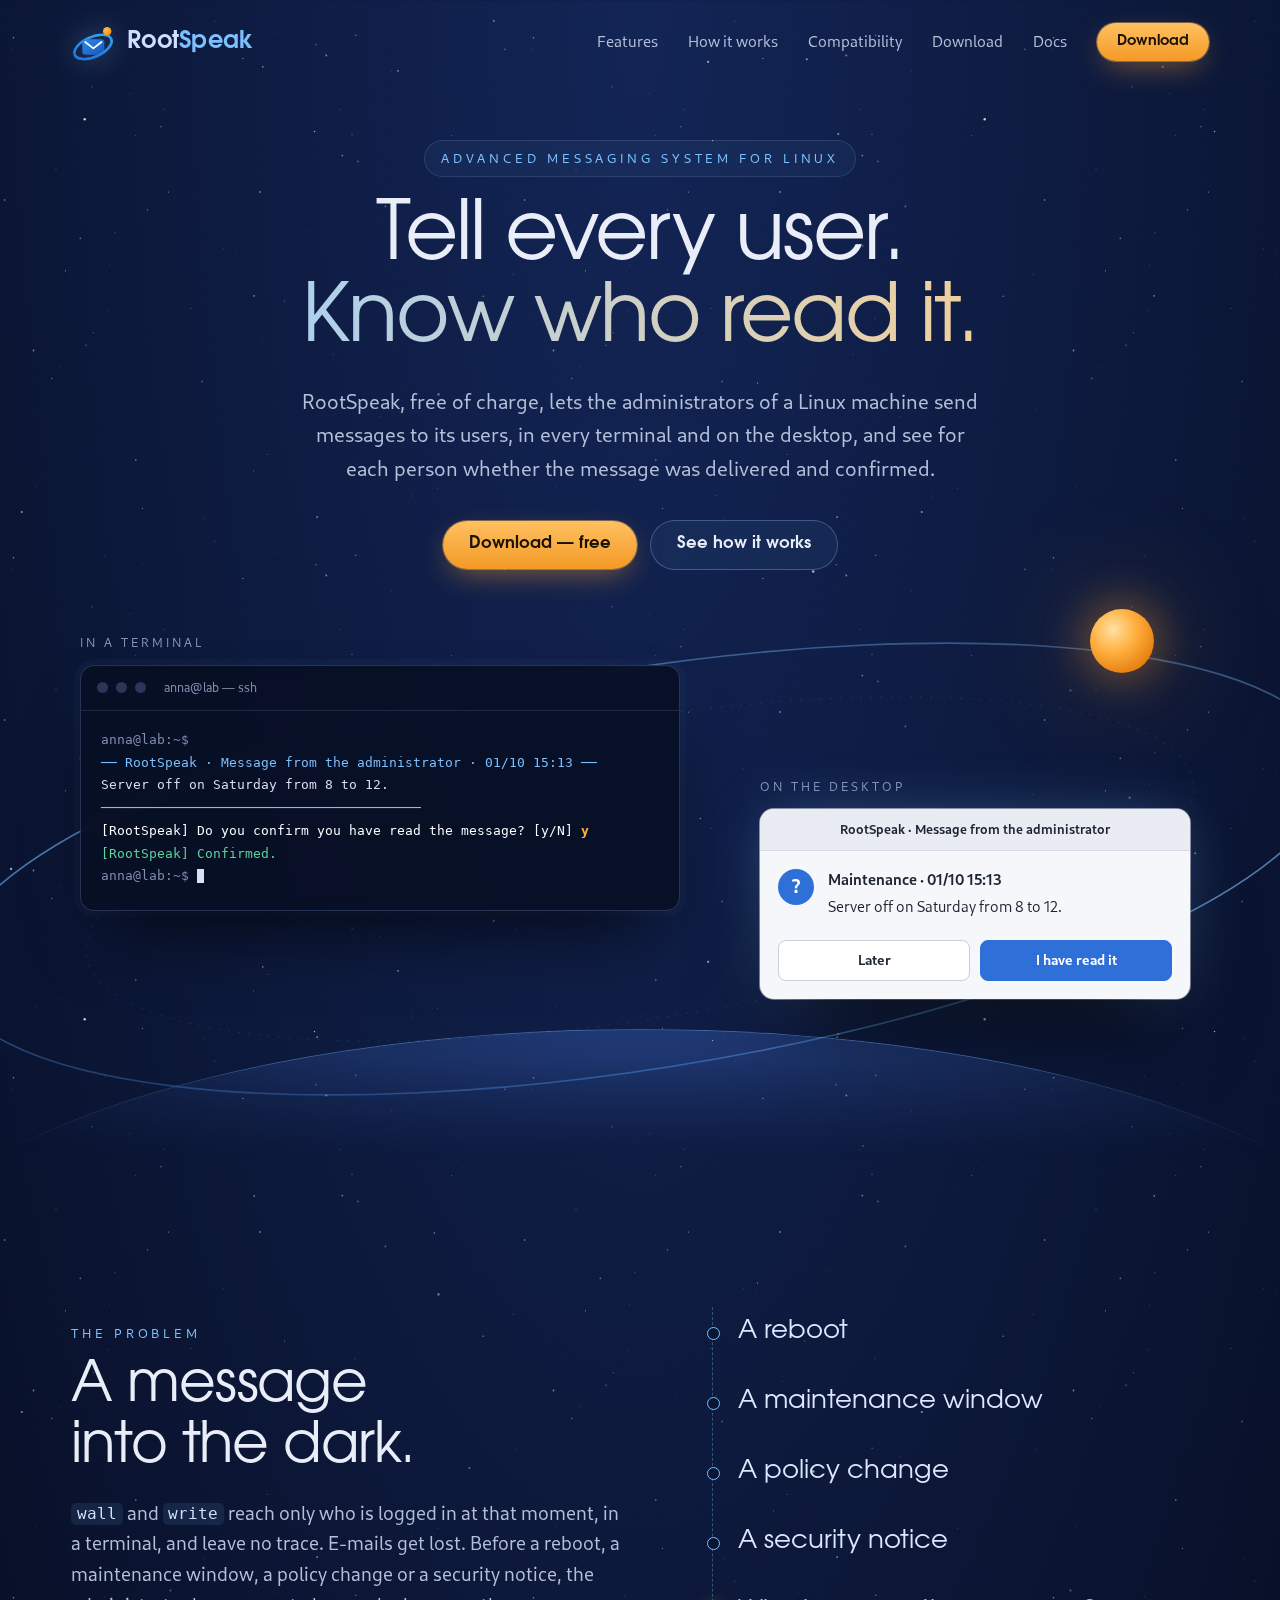
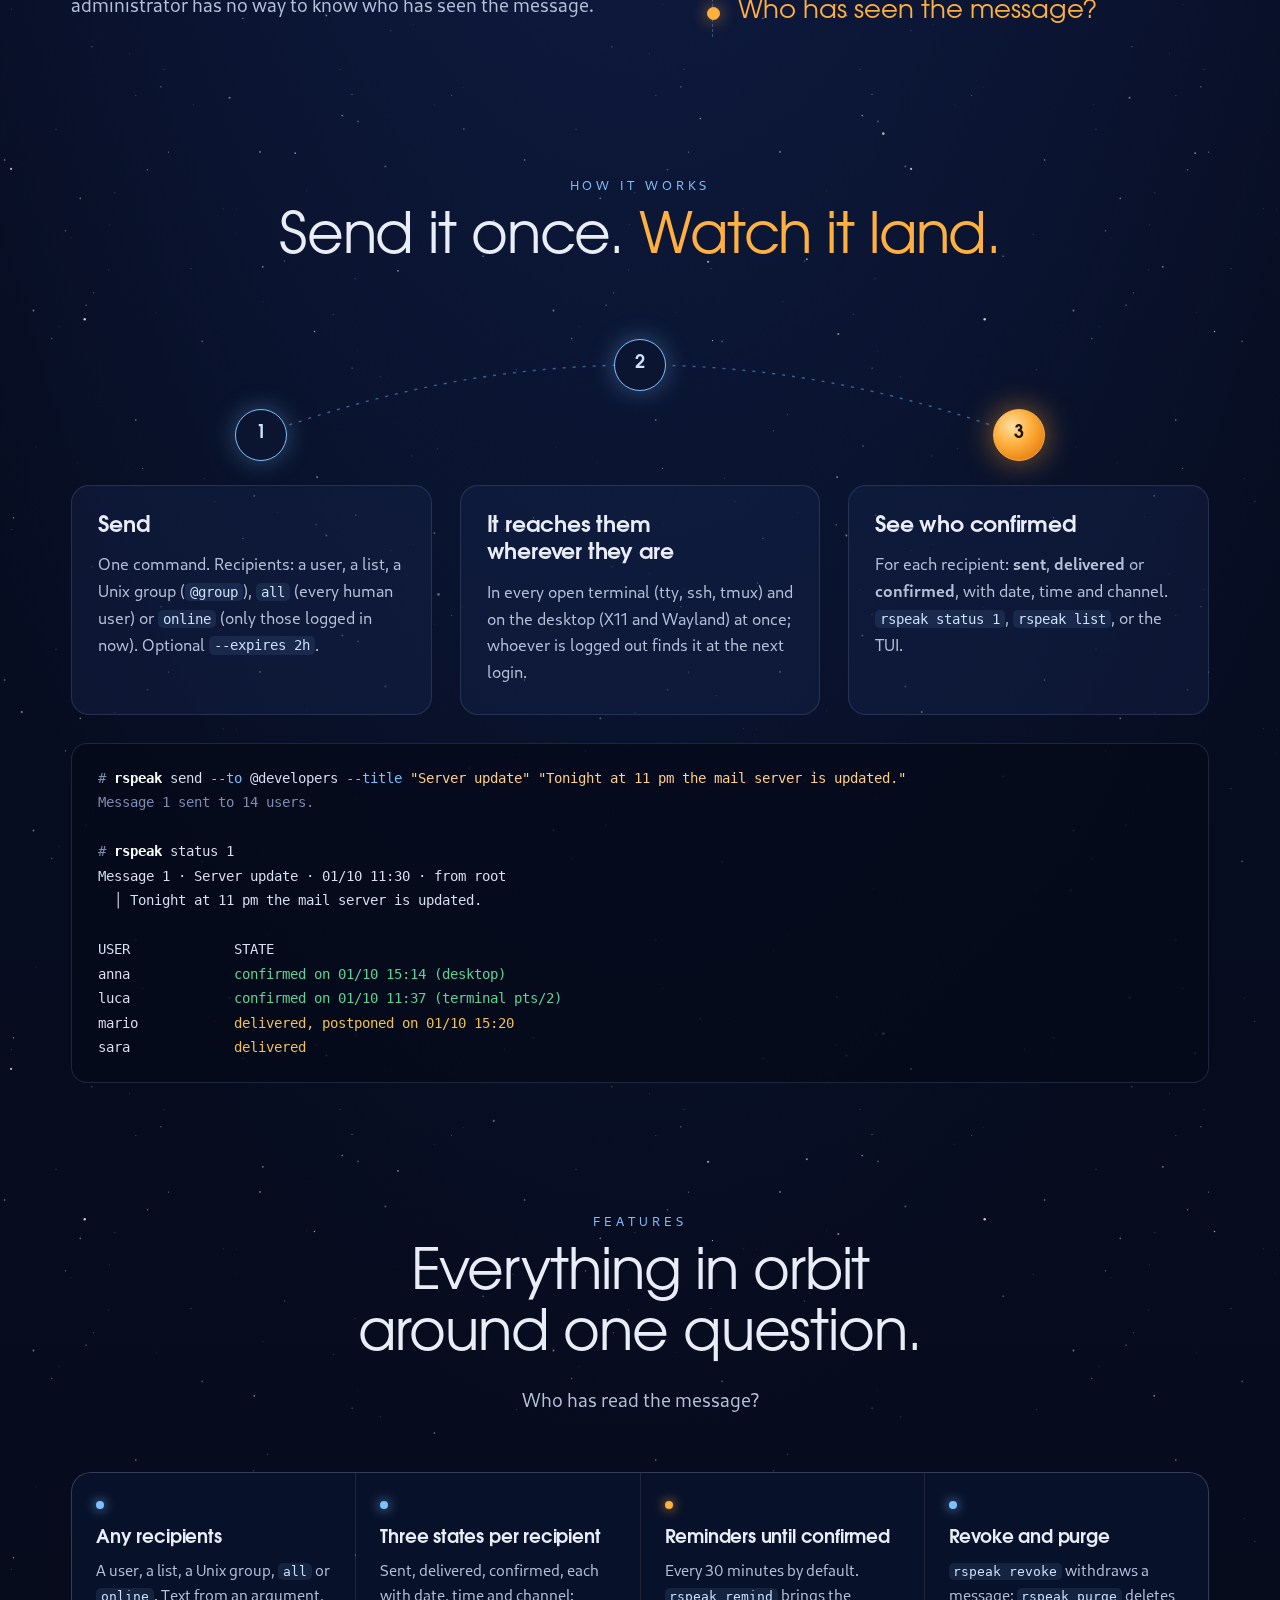
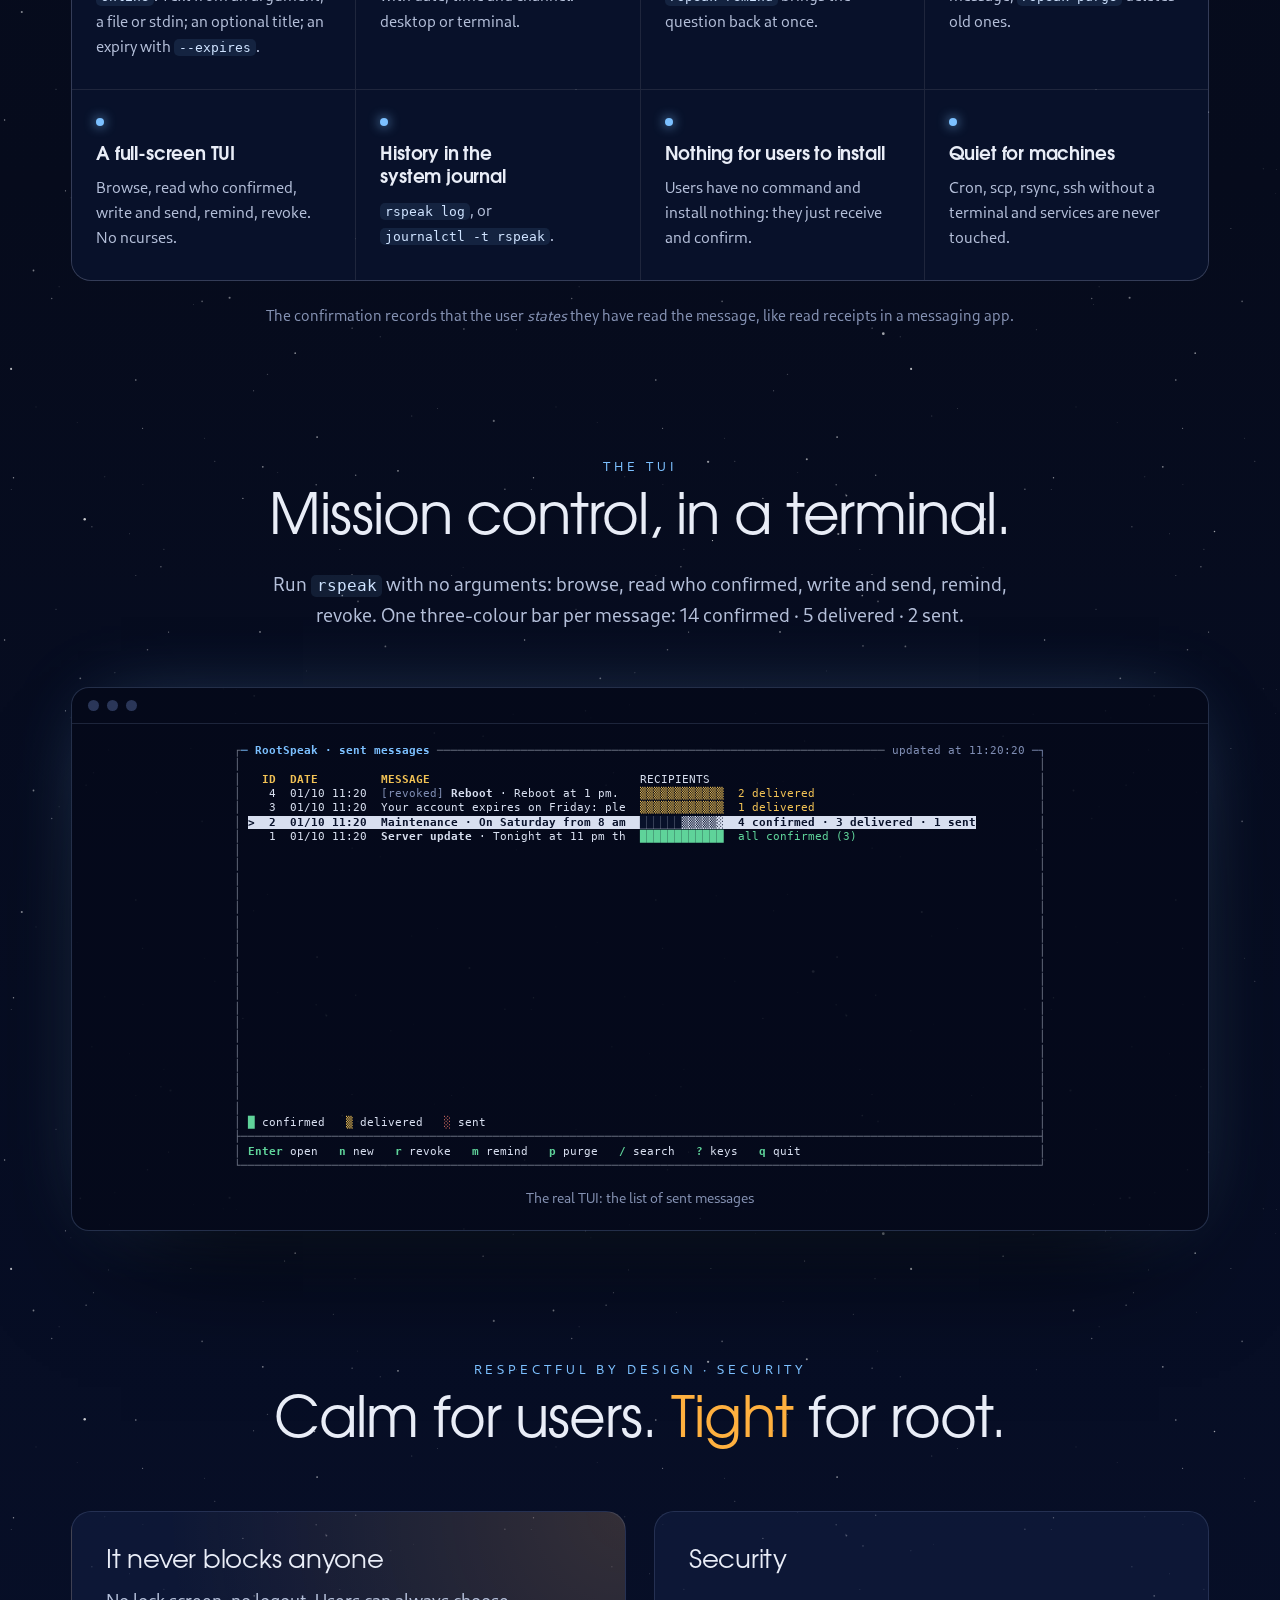
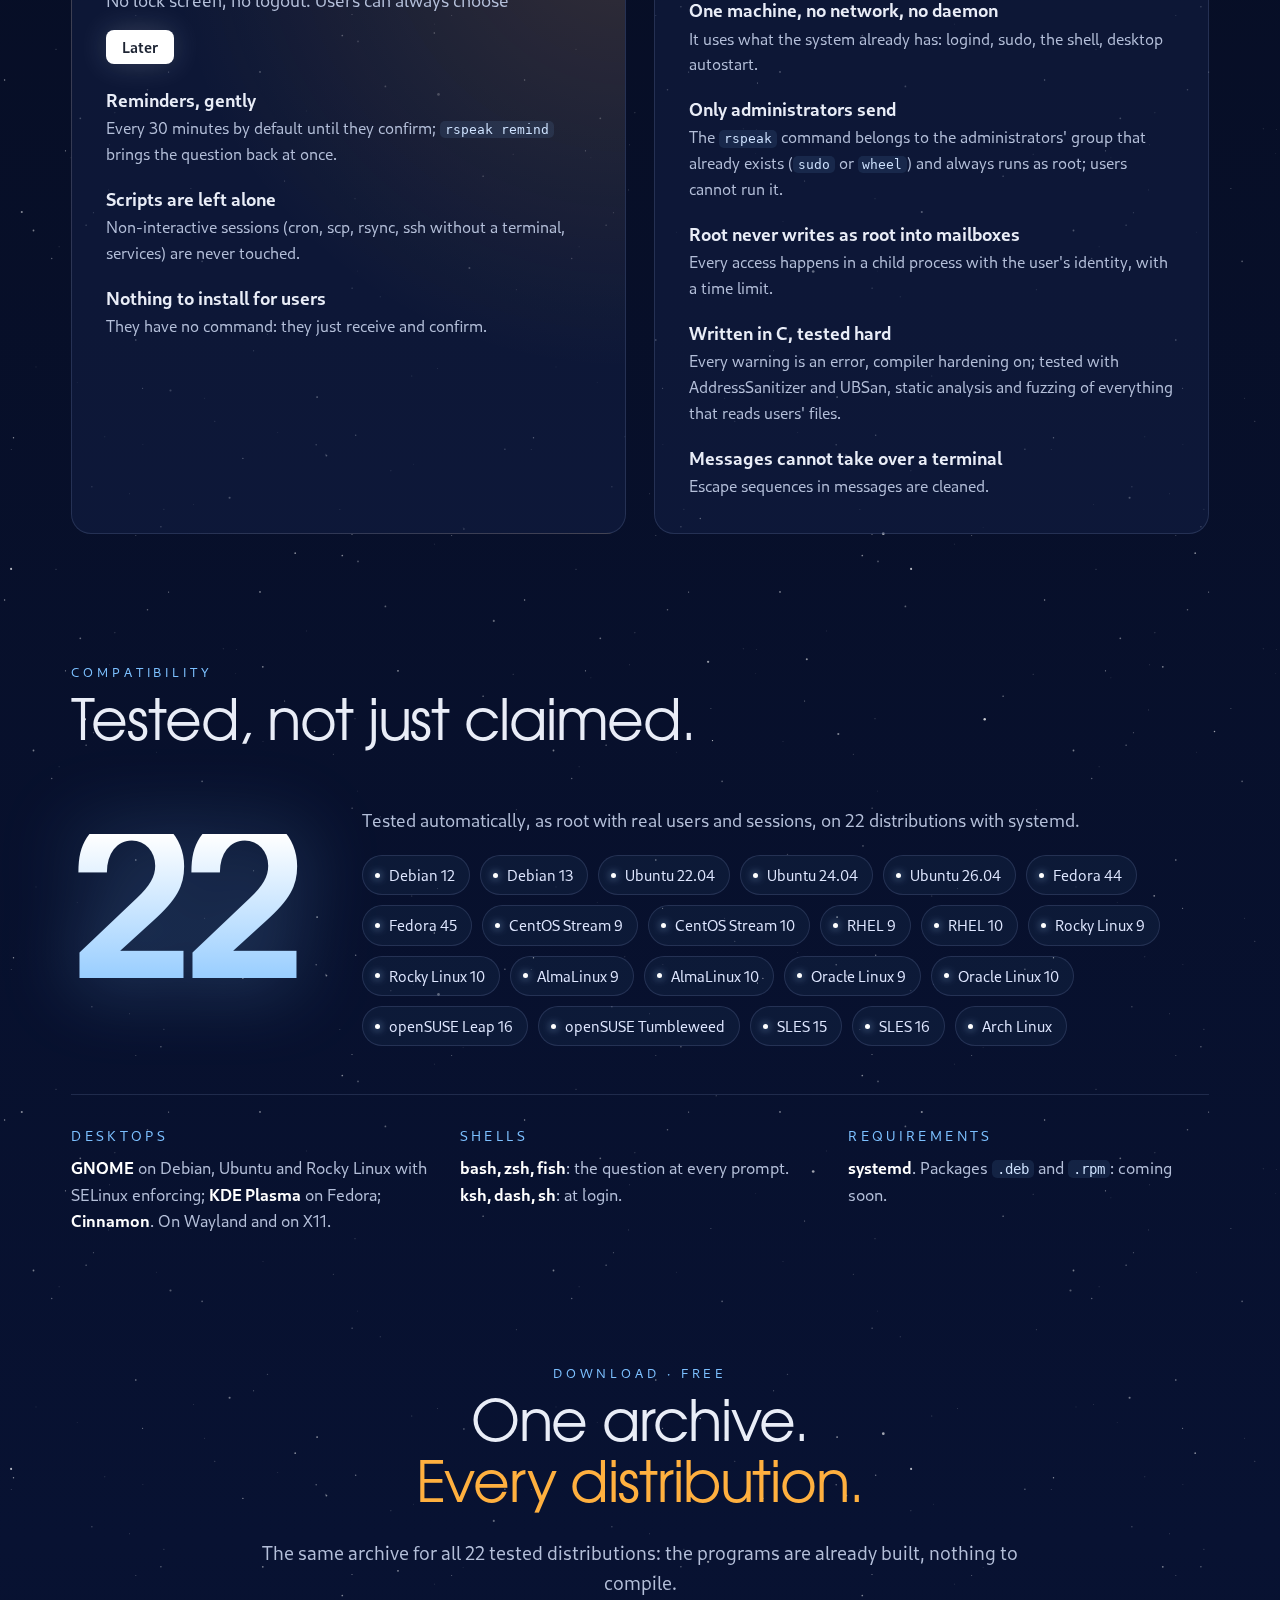
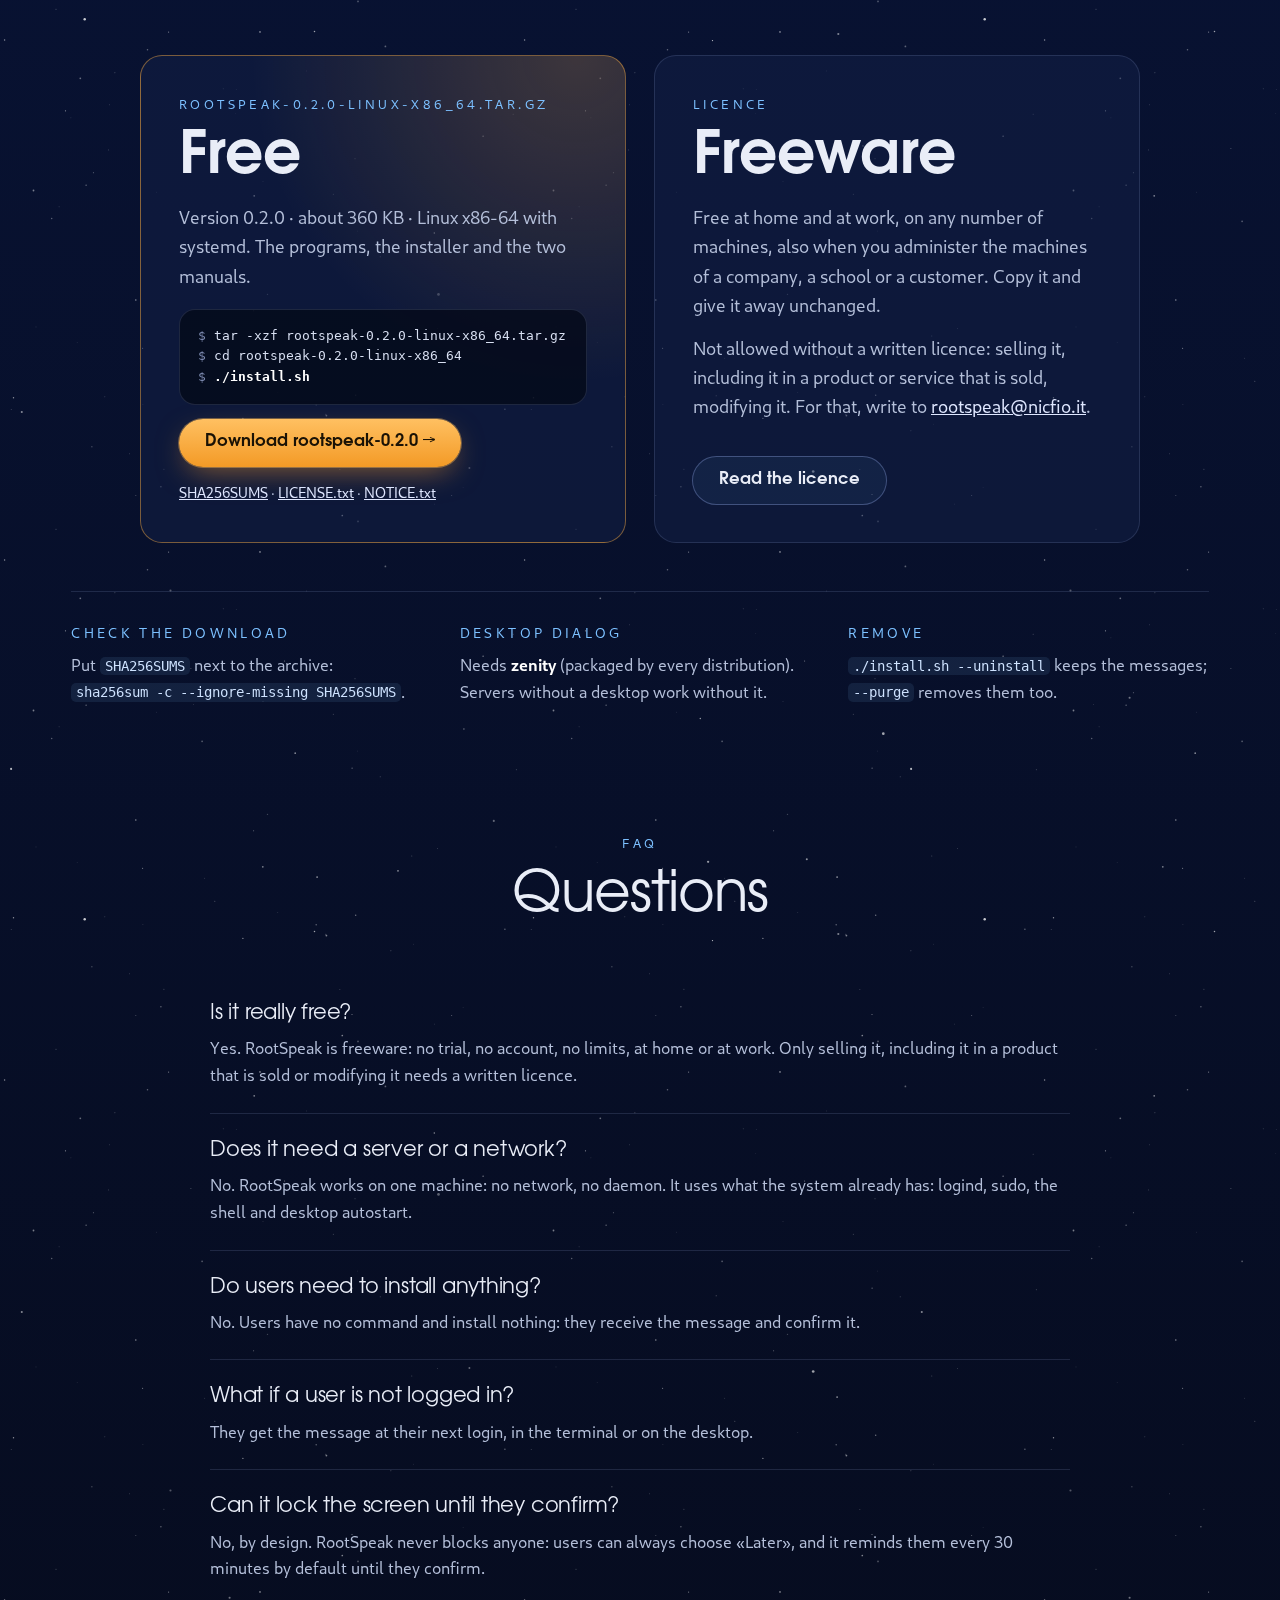
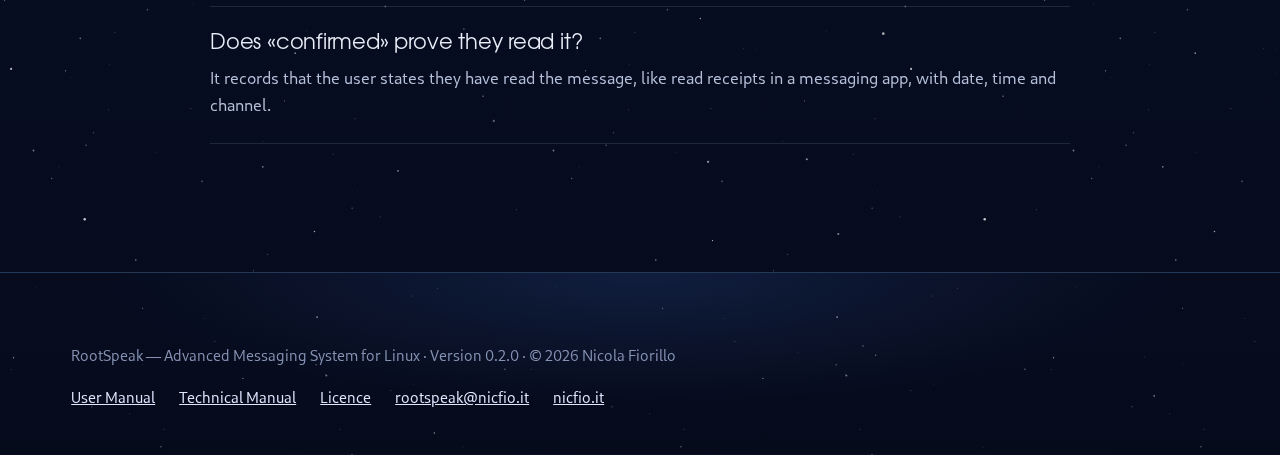
==== commit 2e97adf3: "Downloadable archive and the website for rootspeak.nicfio.it - tools/release.sh: the archive users d" ====
--- a/site/landing/index.html
+++ b/site/landing/index.html
@@ -3,8 +3,20 @@
 <head>
 <meta charset="utf-8">
 <meta name="viewport" content="width=device-width, initial-scale=1">
-<title>RootSpeak — Night sky</title>
-<meta name="description" content="RootSpeak lets the administrators of a Linux machine send messages to its users, in every terminal and on the desktop, and see for each person whether the message was delivered and confirmed.">
+<title>RootSpeak — send messages to Linux users and know who read them</title>
+<meta name="description" content="RootSpeak, free for Linux administrators: send a message to the users of a machine, in every terminal and on the desktop, and see who has confirmed reading it. Tested on 22 distributions.">
+<link rel="canonical" href="https://rootspeak.nicfio.it/">
+<meta name="robots" content="index, follow">
+<meta property="og:type" content="website">
+<meta property="og:site_name" content="RootSpeak">
+<meta property="og:title" content="RootSpeak — Tell every user. Know who read it.">
+<meta property="og:description" content="Messages from root that Linux users actually see, in every terminal and on the desktop, with a confirmation for each person. Free.">
+<meta property="og:url" content="https://rootspeak.nicfio.it/">
+<meta property="og:image" content="https://rootspeak.nicfio.it/og.jpg">
+<meta property="og:image:width" content="1200">
+<meta property="og:image:height" content="630">
+<meta name="twitter:card" content="summary_large_image">
+<script type="application/ld+json">{"@context":"https://schema.org","@type":"SoftwareApplication","name":"RootSpeak","alternateName":"RootSpeak — Advanced Messaging System for Linux","description":"Send messages to the users of a Linux machine, in every terminal and on the desktop, and see for each of them whether the message was delivered and confirmed.","applicationCategory":"UtilitiesApplication","operatingSystem":"Linux (x86-64, systemd)","softwareVersion":"0.2.0","url":"https://rootspeak.nicfio.it/","downloadUrl":"https://rootspeak.nicfio.it/download/rootspeak-0.2.0-linux-x86_64.tar.gz","license":"https://rootspeak.nicfio.it/licence.html","offers":{"@type":"Offer","price":"0","priceCurrency":"EUR"},"author":{"@type":"Person","name":"Nicola Fiorillo","url":"https://nicfio.it/"}}</script>
 <style>
 @font-face{font-family:'Geo';src:url([data-uri]) format('woff');font-weight:400;font-style:normal;font-display:block}
 @font-face{font-family:'Geo';src:url([data-uri]) format('woff');font-weight:700;font-style:normal;font-display:block}
@@ -151,6 +163,7 @@
 .plan .v small{font-size:22px;color:var(--soft);font-weight:400}
 .plan p{color:var(--soft)}
 .plan .btn{align-self:flex-start;margin-top:auto}
+.plan .cmd{margin-top:4px}.plan .cmd pre{font-size:13px;padding:16px 18px;line-height:1.6}.plan .files{font-size:14.5px}.plan p a{color:#dfe7ff}
 .tba{font-family:'Geo',sans-serif;font-size:24px;color:#fff}
 .ph{font-size:12.5px;color:var(--mute);border:1px dashed var(--line);border-radius:20px;padding:4px 12px;align-self:flex-start}
 /* faq */
@@ -197,17 +210,17 @@
 <body>
 
 <header class="top"><div class="wrap">
- <a class="brand" href="#" aria-label="RootSpeak"><svg class="mark" aria-hidden="true" focusable="false" xmlns="http://www.w3.org/2000/svg" viewBox="-2 -4 124 112"><defs><linearGradient id="h-orbit" x1="0" y1="1" x2="1" y2="0"><stop offset="0" stop-color="#1f6fd1"/><stop offset="1" stop-color="#39a9f0"/></linearGradient><linearGradient id="h-env" x1="0" y1="0" x2="1" y2="1"><stop offset="0" stop-color="#2b8be8"/><stop offset="1" stop-color="#1857b8"/></linearGradient><radialGradient id="h-dot" cx=".38" cy=".35" r=".7"><stop offset="0" stop-color="#ffc04d"/><stop offset="1" stop-color="#f08a12"/></radialGradient><clipPath id="h-front"><path d="M-40 66 L160 66 L160 200 L-40 200 Z" transform="rotate(-24 60 66)"/></clipPath></defs><ellipse cx="60" cy="66" rx="56" ry="28" transform="rotate(-24 60 66)" fill="none" stroke="url(#h-orbit)" stroke-width="7"/><rect x="30" y="44" width="62" height="44" rx="9" fill="url(#h-env)"/><path d="M38 52l23 18 23-18" fill="none" stroke="#fff" stroke-width="5" stroke-linecap="round" stroke-linejoin="round"/><g clip-path="url(#h-front)"><ellipse cx="60" cy="66" rx="56" ry="28" transform="rotate(-24 60 66)" fill="none" stroke="url(#h-orbit)" stroke-width="7"/></g><circle cx="100" cy="22" r="12" fill="url(#h-dot)"/></svg><span class="word"><span class="r">Root</span><span class="s">Speak</span></span></a>
- <nav class="nav" aria-label="Main"><a href="#features">Features</a><a href="#how">How it works</a><a href="#compat">Compatibility</a><a href="#pricing">Pricing</a><a href="#">Docs</a></nav>
- <a class="btn" href="#">Free trial</a>
+ <a class="brand" href="/" aria-label="RootSpeak"><svg class="mark" aria-hidden="true" focusable="false" xmlns="http://www.w3.org/2000/svg" viewBox="-2 -4 124 112"><defs><linearGradient id="h-orbit" x1="0" y1="1" x2="1" y2="0"><stop offset="0" stop-color="#1f6fd1"/><stop offset="1" stop-color="#39a9f0"/></linearGradient><linearGradient id="h-env" x1="0" y1="0" x2="1" y2="1"><stop offset="0" stop-color="#2b8be8"/><stop offset="1" stop-color="#1857b8"/></linearGradient><radialGradient id="h-dot" cx=".38" cy=".35" r=".7"><stop offset="0" stop-color="#ffc04d"/><stop offset="1" stop-color="#f08a12"/></radialGradient><clipPath id="h-front"><path d="M-40 66 L160 66 L160 200 L-40 200 Z" transform="rotate(-24 60 66)"/></clipPath></defs><ellipse cx="60" cy="66" rx="56" ry="28" transform="rotate(-24 60 66)" fill="none" stroke="url(#h-orbit)" stroke-width="7"/><rect x="30" y="44" width="62" height="44" rx="9" fill="url(#h-env)"/><path d="M38 52l23 18 23-18" fill="none" stroke="#fff" stroke-width="5" stroke-linecap="round" stroke-linejoin="round"/><g clip-path="url(#h-front)"><ellipse cx="60" cy="66" rx="56" ry="28" transform="rotate(-24 60 66)" fill="none" stroke="url(#h-orbit)" stroke-width="7"/></g><circle cx="100" cy="22" r="12" fill="url(#h-dot)"/></svg><span class="word"><span class="r">Root</span><span class="s">Speak</span></span></a>
+ <nav class="nav" aria-label="Main"><a href="#features">Features</a><a href="#how">How it works</a><a href="#compat">Compatibility</a><a href="#get">Download</a><a href="User%20Manual.html">Docs</a></nav>
+ <a class="btn" href="#get">Download</a>
 </div></header>
 
 <main>
 <div class="hero"><div class="wrap">
  <span class="eyebrow">Advanced Messaging System for Linux</span>
  <h1>Tell every user. <span>Know who read it.</span></h1>
- <p class="lede">RootSpeak lets the administrators of a Linux machine send messages to its users, in every terminal and on the desktop, and see for each person whether the message was delivered and confirmed.</p>
- <div class="cta"><a class="btn" href="#">Start the 7-day free trial</a><a class="btn ghost" href="#how">See how it works</a></div>
+ <p class="lede">RootSpeak, free of charge, lets the administrators of a Linux machine send messages to its users, in every terminal and on the desktop, and see for each person whether the message was delivered and confirmed.</p>
+ <div class="cta"><a class="btn" href="#get">Download — free</a><a class="btn ghost" href="#how">See how it works</a></div>
  </div>
  <div class="sky">
   <svg class="orbit" viewBox="0 0 1500 640" aria-hidden="true" fill="none">
@@ -314,23 +327,33 @@
  </div>
 </div></section>
 
-<section id="pricing"><div class="wrap">
- <div class="intro c"><div class="kick">Pricing</div><h2>Start with seven days.</h2></div>
+<section id="get"><div class="wrap">
+ <div class="intro c"><div class="kick">Download · Free</div><h2>One archive. <em>Every distribution.</em></h2><p>The same archive for all 22 tested distributions: the programs are already built, nothing to compile.</p></div>
  <div class="plans">
-  <div class="plan main"><span class="k">Free trial</span><div class="v">7 <small>days</small></div><p>Full features.</p><a class="btn" href="#">Start the 7-day free trial</a></div>
-  <div class="plan"><span class="k">Licence</span><div class="v">Unlimited</div><p class="tba">Price to be announced</p><span class="ph">Placeholder — not decided yet</span><a class="btn ghost" href="#">Buy</a></div>
+  <div class="plan main"><span class="k">rootspeak-0.2.0-linux-x86_64.tar.gz</span><div class="v">Free</div><p>Version 0.2.0 · about 360 KB · Linux x86-64 with systemd. The programs, the installer and the two manuals.</p>
+   <div class="cmd"><pre><span class="c-out">$</span> tar -xzf rootspeak-0.2.0-linux-x86_64.tar.gz
+<span class="c-out">$</span> cd rootspeak-0.2.0-linux-x86_64
+<span class="c-out">$</span> <span class="c-cmd">./install.sh</span></pre></div>
+   <a class="btn" href="download/rootspeak-0.2.0-linux-x86_64.tar.gz">Download rootspeak-0.2.0 →</a>
+   <p class="files"><a href="download/SHA256SUMS">SHA256SUMS</a> · <a href="download/LICENSE.txt">LICENSE.txt</a> · <a href="download/NOTICE.txt">NOTICE.txt</a></p></div>
+  <div class="plan"><span class="k">Licence</span><div class="v">Freeware</div><p>Free at home and at work, on any number of machines, also when you administer the machines of a company, a school or a customer. Copy it and give it away unchanged.</p><p>Not allowed without a written licence: selling it, including it in a product or service that is sold, modifying it. For that, write to <a href="mailto:rootspeak@nicfio.it">rootspeak@nicfio.it</a>.</p><a class="btn ghost" href="licence.html">Read the licence</a></div>
+ </div>
+ <div class="envs">
+  <div><h3>Check the download</h3><p>Put <code>SHA256SUMS</code> next to the archive: <code>sha256sum -c --ignore-missing SHA256SUMS</code>.</p></div>
+  <div><h3>Desktop dialog</h3><p>Needs <b>zenity</b> (packaged by every distribution). Servers without a desktop work without it.</p></div>
+  <div><h3>Remove</h3><p><code>./install.sh --uninstall</code> keeps the messages; <code>--purge</code> removes them too.</p></div>
  </div>
 </div></section>
 
 <section id="faq"><div class="wrap">
  <div class="intro c"><div class="kick">FAQ</div><h2>Questions</h2></div>
- <div class="faq"><div><h3>Does it need a server or a network?</h3><p>No. RootSpeak works on one machine: no network, no daemon. It uses what the system already has: logind, sudo, the shell and desktop autostart.</p></div><div><h3>Do users need to install anything?</h3><p>No. Users have no command and install nothing: they receive the message and confirm it.</p></div><div><h3>What if a user is not logged in?</h3><p>They get the message at their next login, in the terminal or on the desktop.</p></div><div><h3>Can it lock the screen until they confirm?</h3><p>No, by design. RootSpeak never blocks anyone: users can always choose «Later», and it reminds them every 30 minutes by default until they confirm.</p></div><div><h3>Does «confirmed» prove they read it?</h3><p>It records that the user states they have read the message, like read receipts in a messaging app, with date, time and channel.</p></div></div>
+ <div class="faq"><div><h3>Is it really free?</h3><p>Yes. RootSpeak is freeware: no trial, no account, no limits, at home or at work. Only selling it, including it in a product that is sold or modifying it needs a written licence.</p></div><div><h3>Does it need a server or a network?</h3><p>No. RootSpeak works on one machine: no network, no daemon. It uses what the system already has: logind, sudo, the shell and desktop autostart.</p></div><div><h3>Do users need to install anything?</h3><p>No. Users have no command and install nothing: they receive the message and confirm it.</p></div><div><h3>What if a user is not logged in?</h3><p>They get the message at their next login, in the terminal or on the desktop.</p></div><div><h3>Can it lock the screen until they confirm?</h3><p>No, by design. RootSpeak never blocks anyone: users can always choose «Later», and it reminds them every 30 minutes by default until they confirm.</p></div><div><h3>Does «confirmed» prove they read it?</h3><p>It records that the user states they have read the message, like read receipts in a messaging app, with date, time and channel.</p></div></div>
 </div></section>
 </main>
 
 <footer><div class="wrap">
- <span>RootSpeak — Advanced Messaging System for Linux · © 2026 Nicola Fiorillo</span>
- <nav><a href="#">User Manual</a><a href="#">Technical Manual</a></nav>
+ <span>RootSpeak — Advanced Messaging System for Linux · Version 0.2.0 · © 2026 Nicola Fiorillo</span>
+ <nav><a href="User%20Manual.html">User Manual</a><a href="Technical%20Manual.html">Technical Manual</a><a href="licence.html">Licence</a><a href="mailto:rootspeak@nicfio.it">rootspeak@nicfio.it</a><a href="https://nicfio.it">nicfio.it</a></nav>
 </div></footer>
 </body>
 </html>
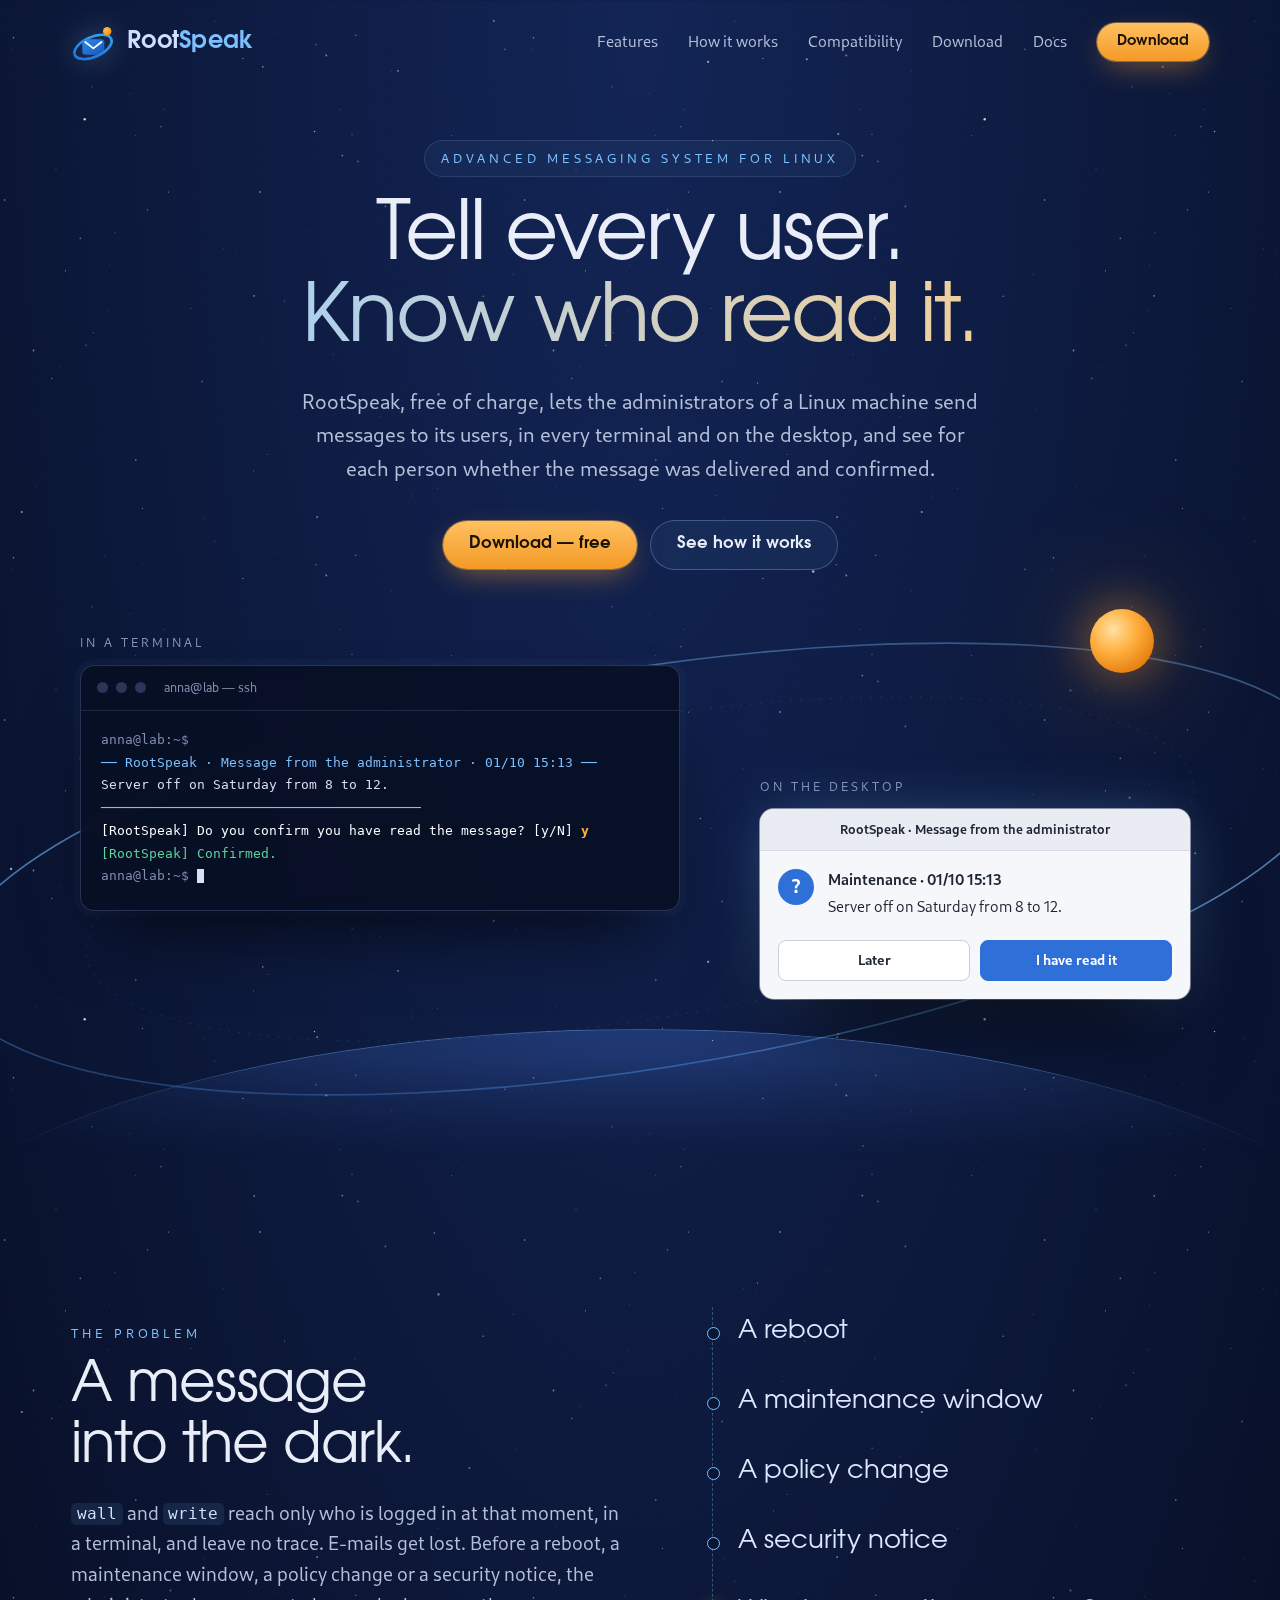
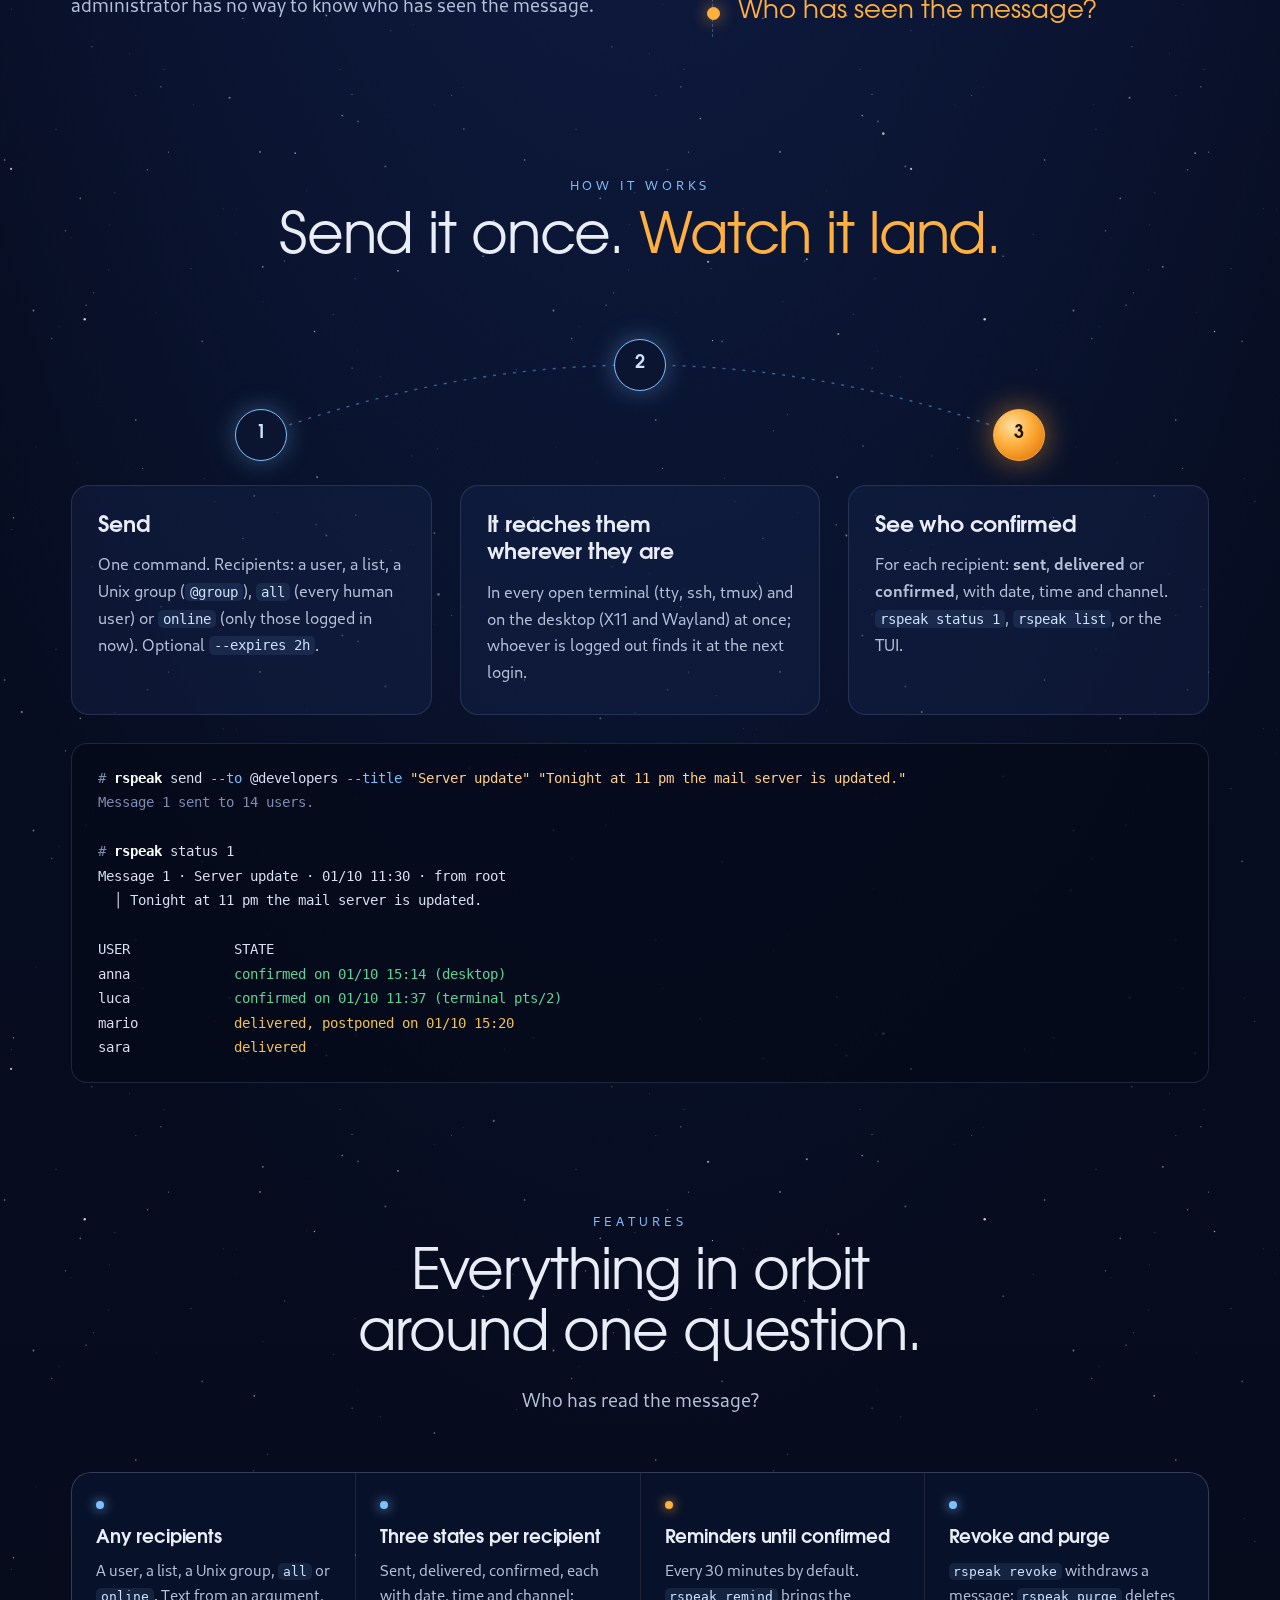
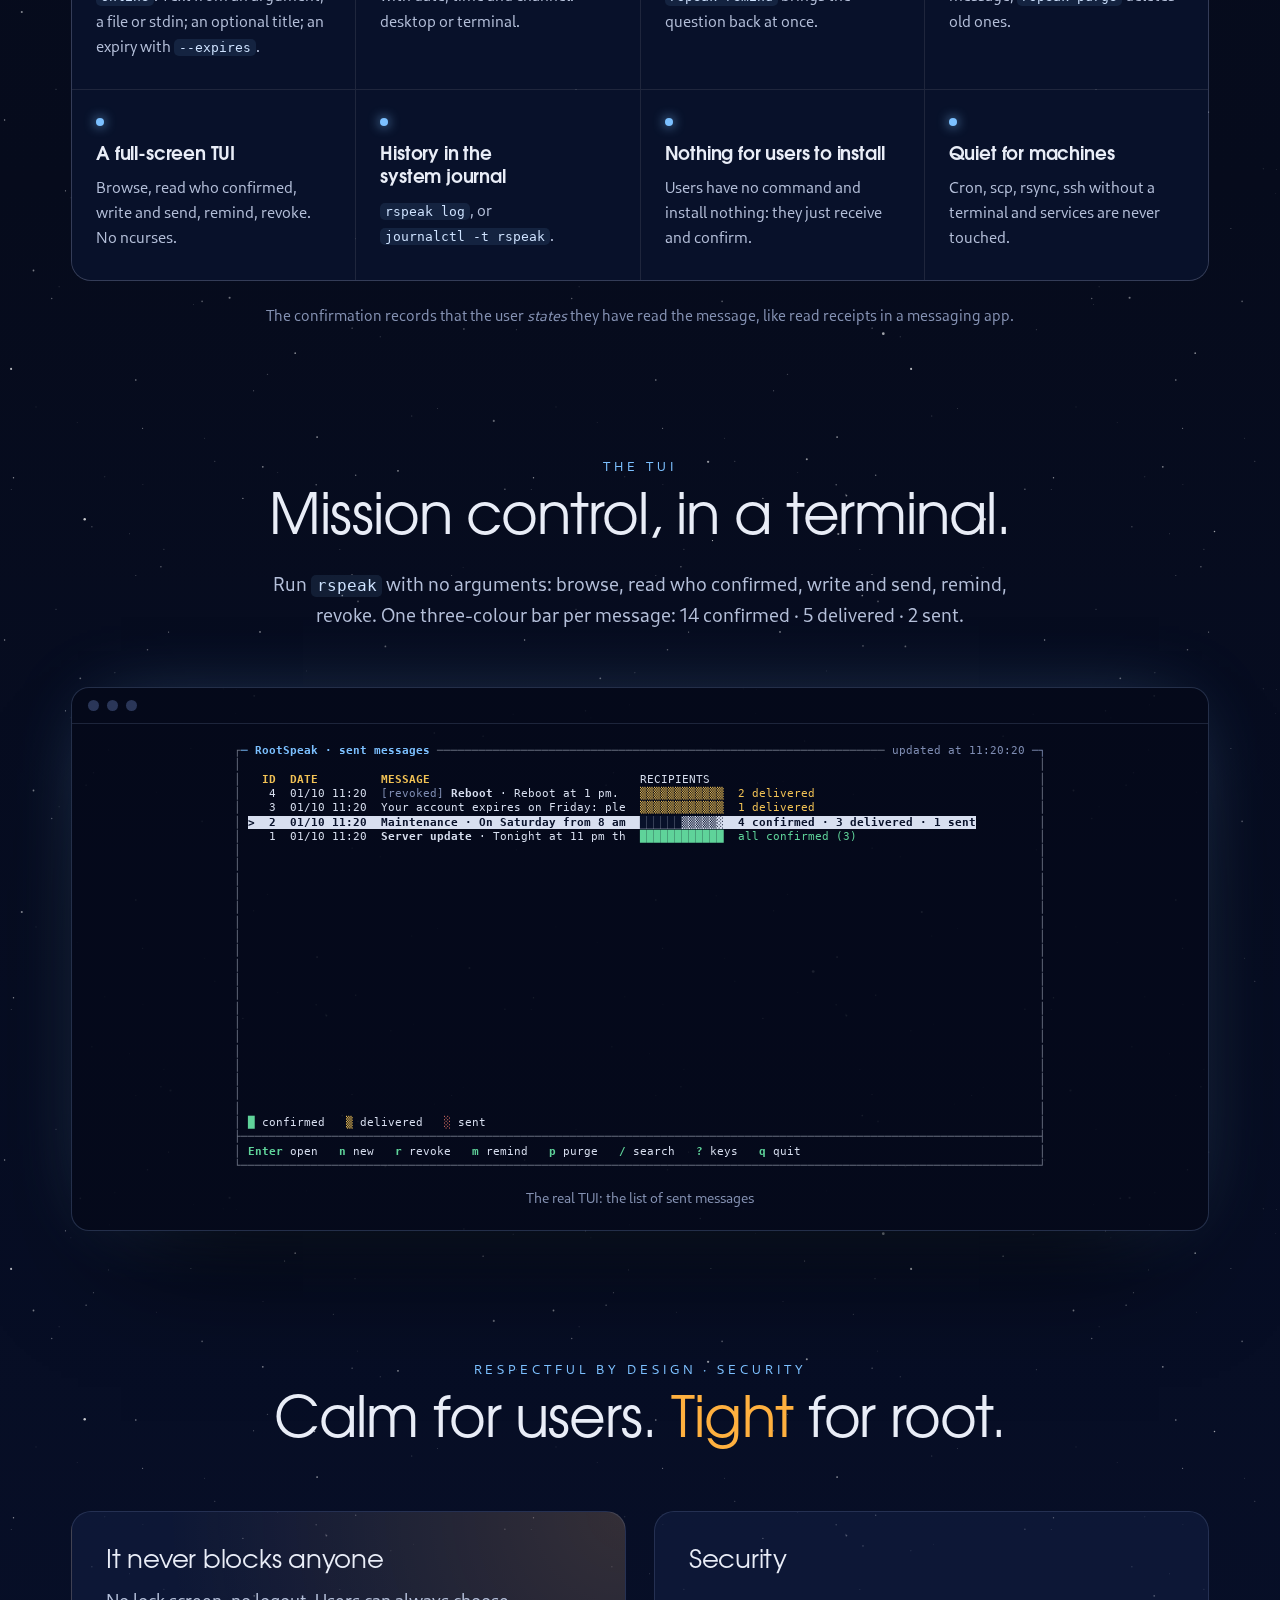
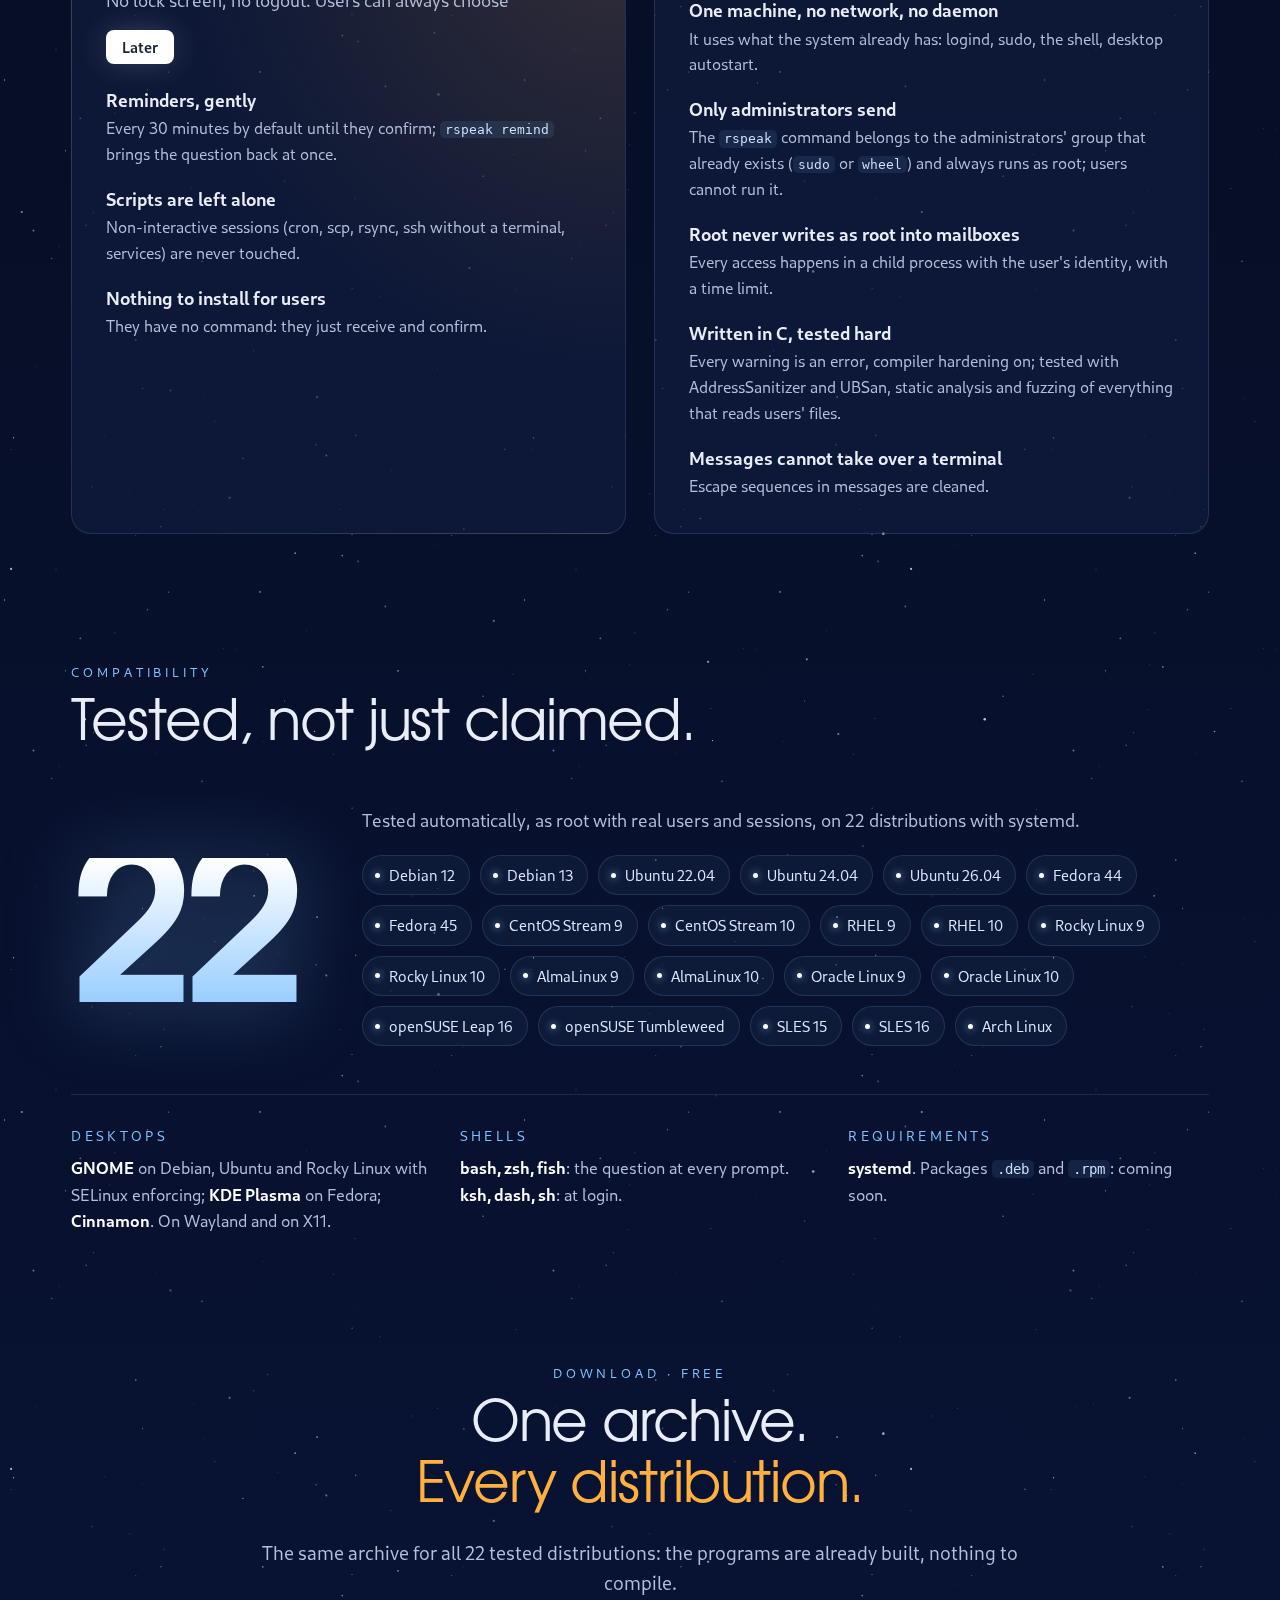
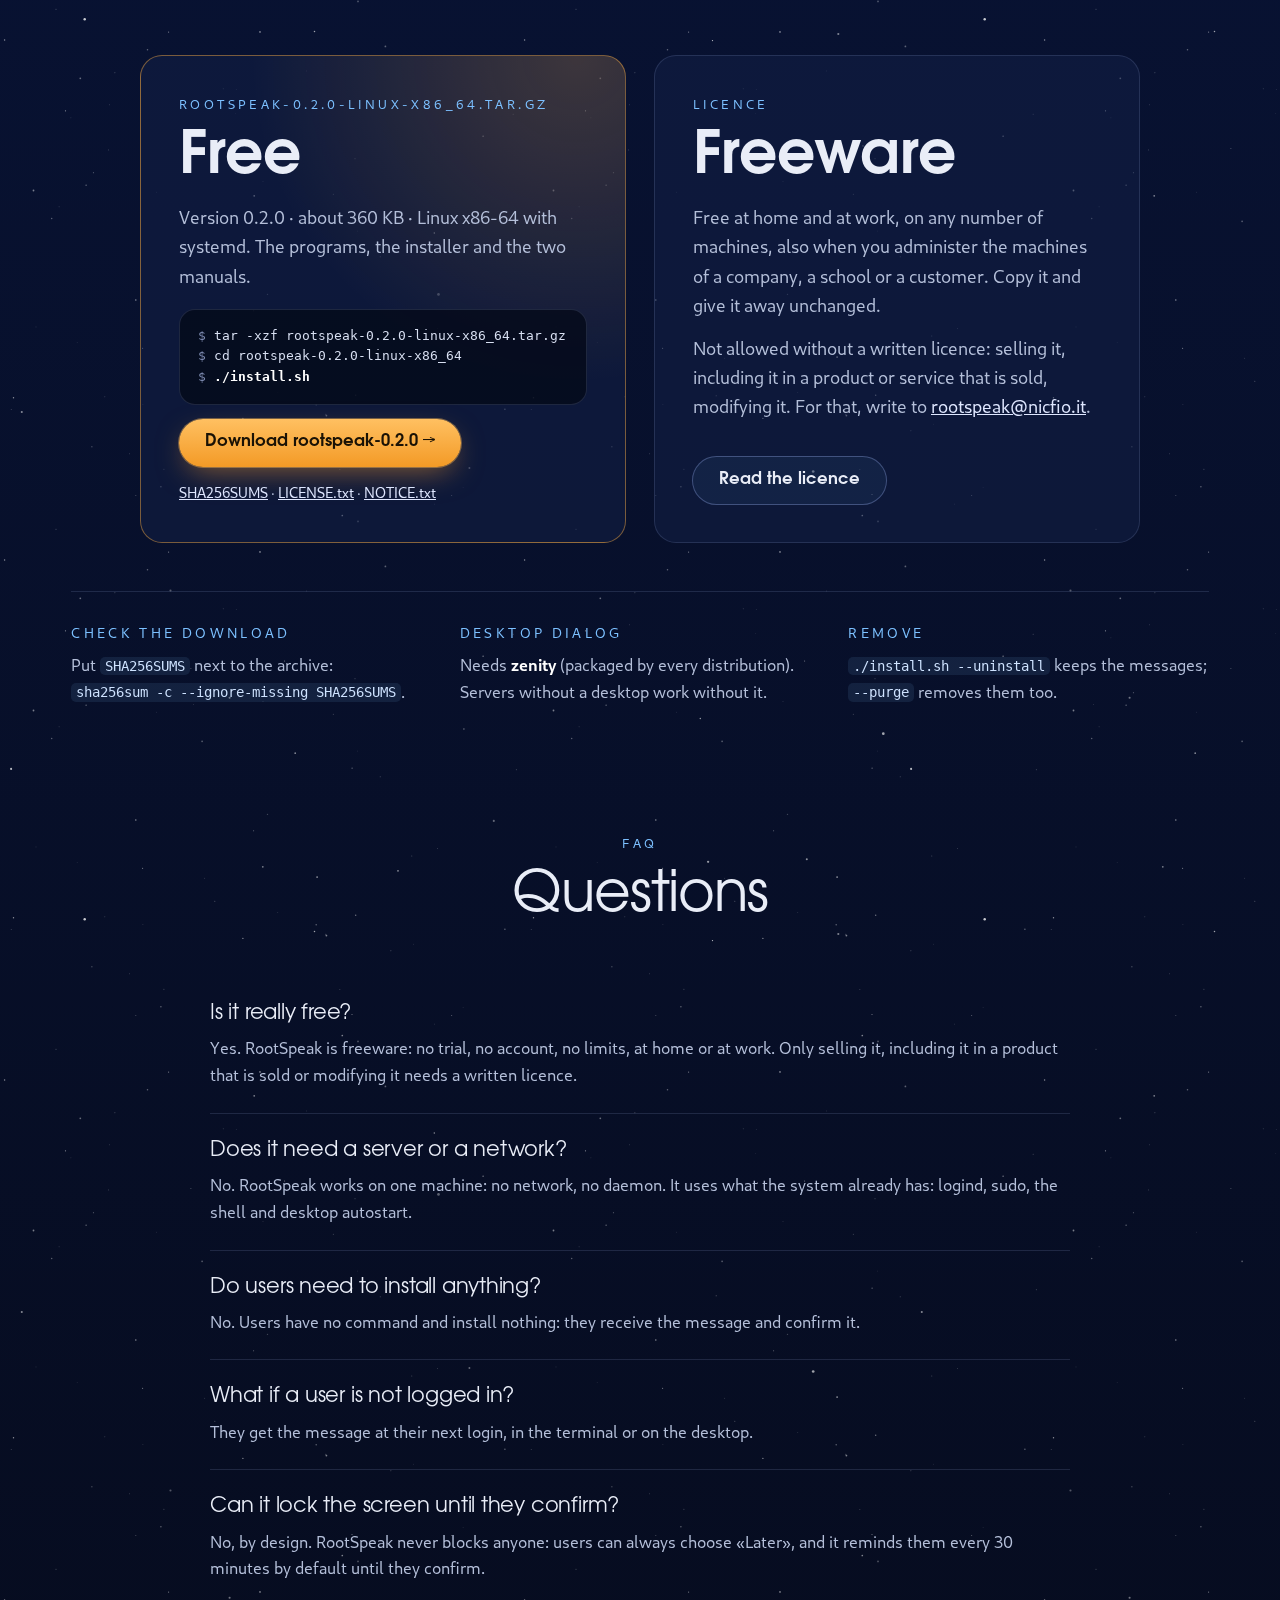
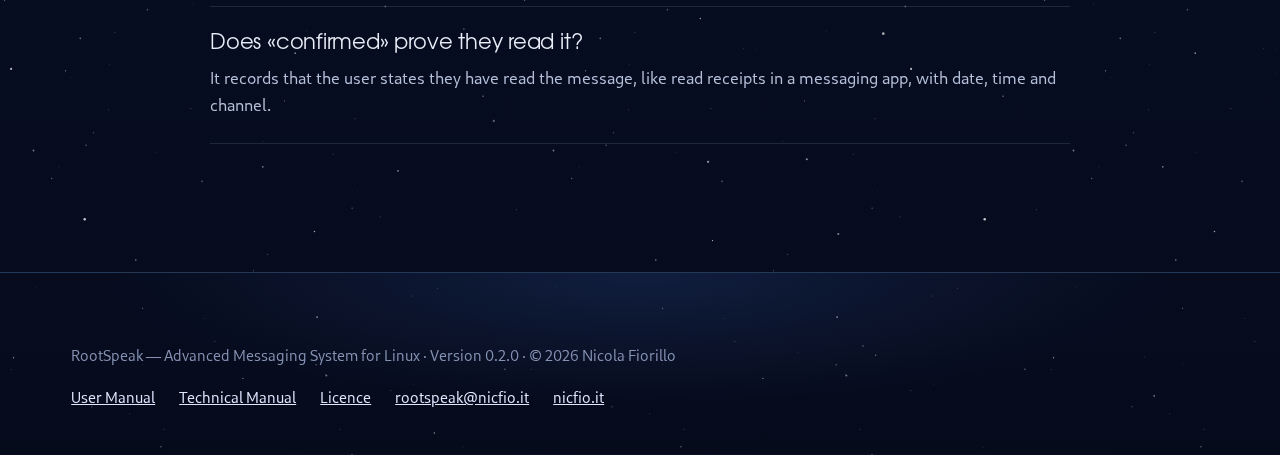
==== commit b627d059: "Landing page: the 22 of the compatibility section centred on the list beside it Co-Authored-By: Clau" ====
--- a/site/landing/index.html
+++ b/site/landing/index.html
@@ -145,6 +145,8 @@
 .later{display:inline-block;font-family:'Body',sans-serif;font-size:15px;font-weight:700;background:#fff;color:#1d2433;border-radius:8px;padding:5px 16px;margin:14px 0 4px;box-shadow:0 0 30px rgba(255,255,255,.18)}
 /* compat */
 .c22{display:grid;grid-template-columns:auto 1fr;gap:clamp(28px,5vw,80px);align-items:center;margin-top:48px}
+/* the digits sit high in their line box (line-height .85): centred on the list beside them */
+@media (min-width:981px){.c22 .big{transform:translateY(.11em)}}
 .big{font-family:'Geo',sans-serif;font-size:clamp(130px,17vw,240px);line-height:.85;font-weight:700;letter-spacing:-.04em;
 background:linear-gradient(180deg,#ffffff,#7cc0ff);-webkit-background-clip:text;background-clip:text;color:transparent;filter:drop-shadow(0 0 40px rgba(124,192,255,.35))}
 .distros{display:flex;flex-wrap:wrap;gap:10px}
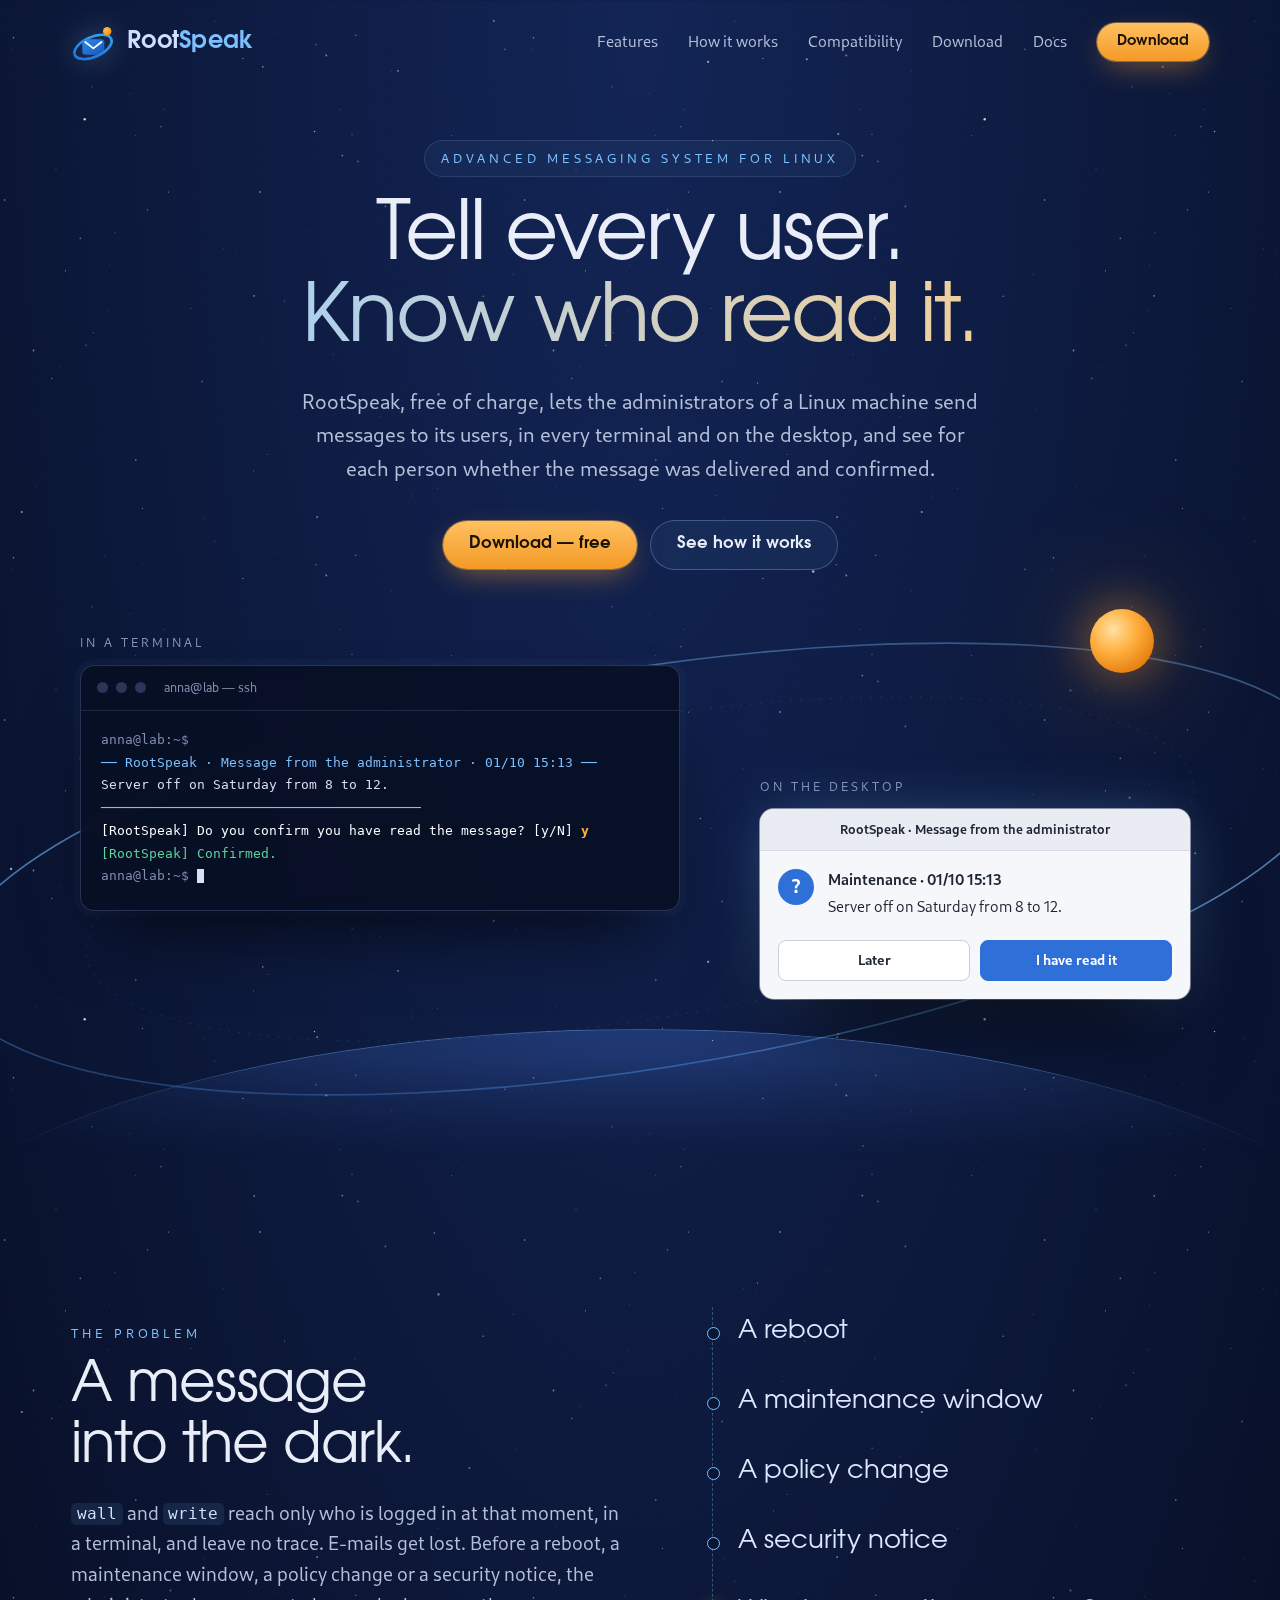
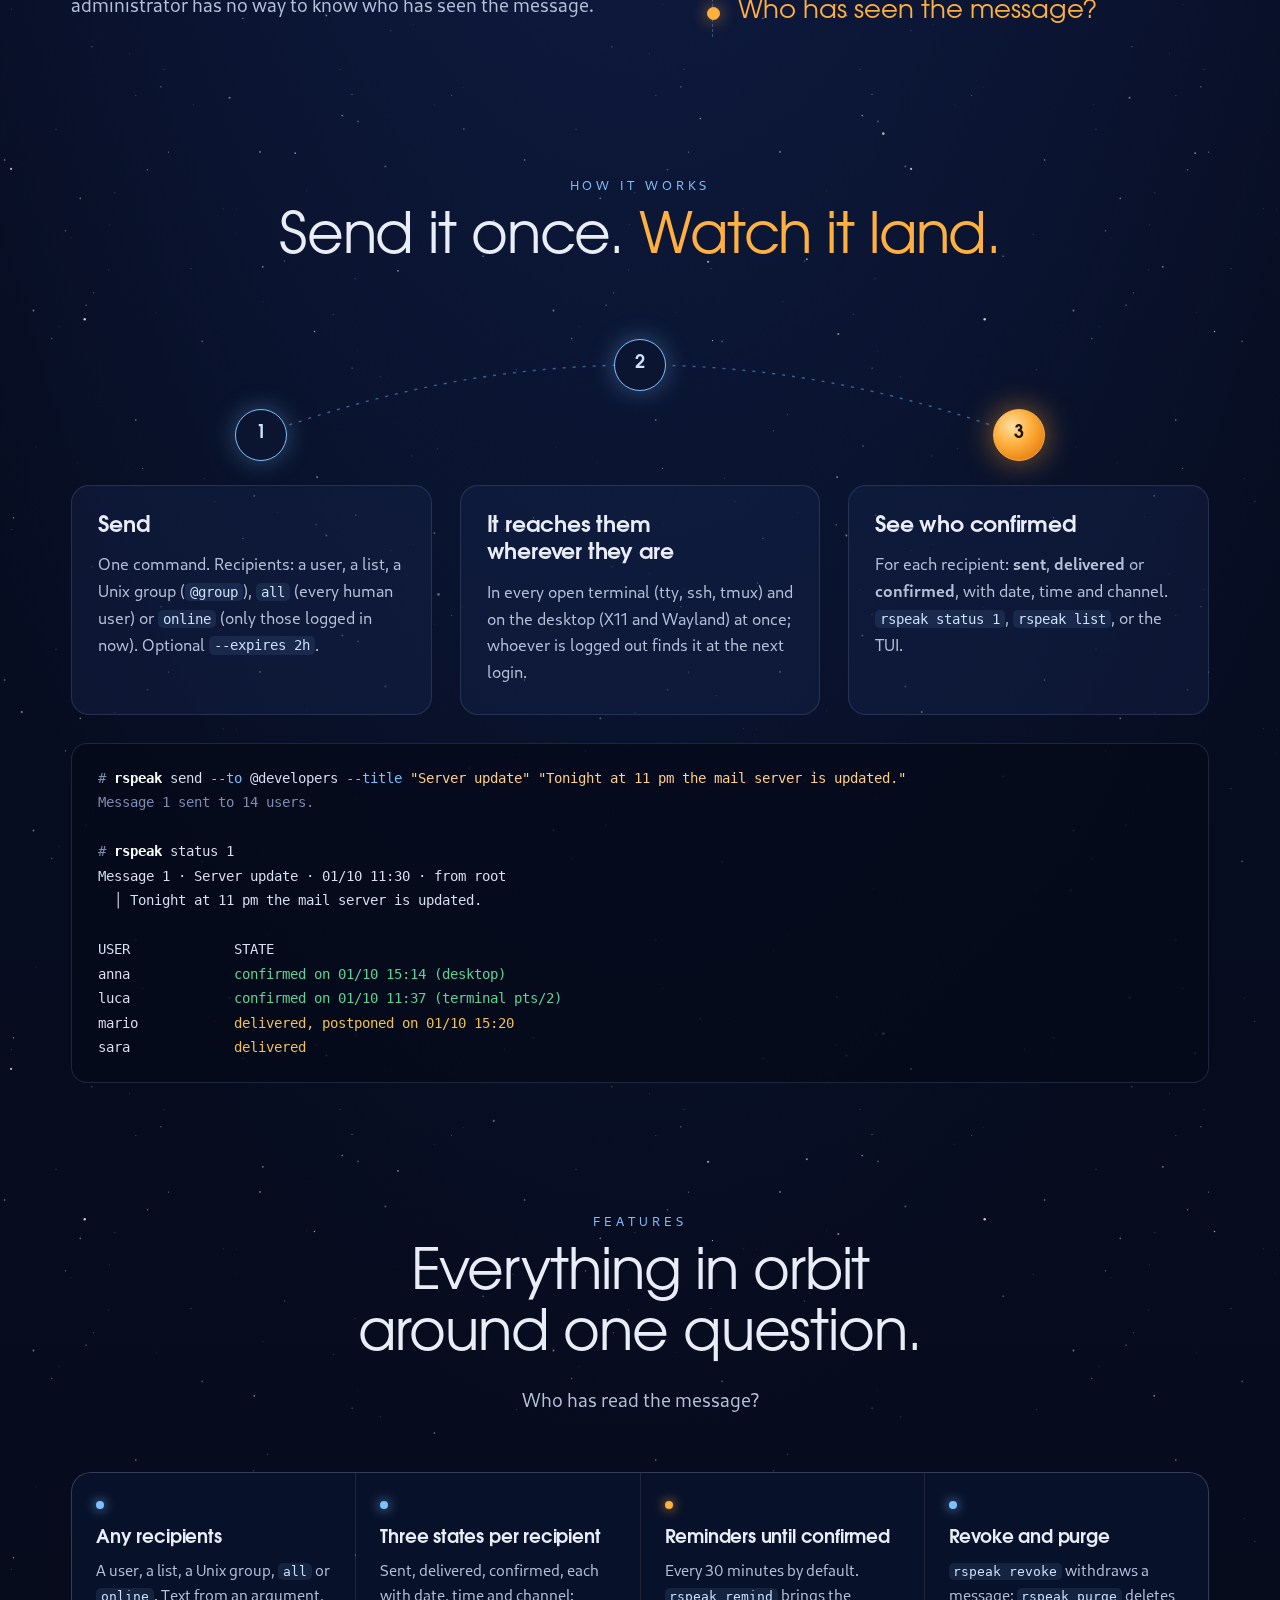
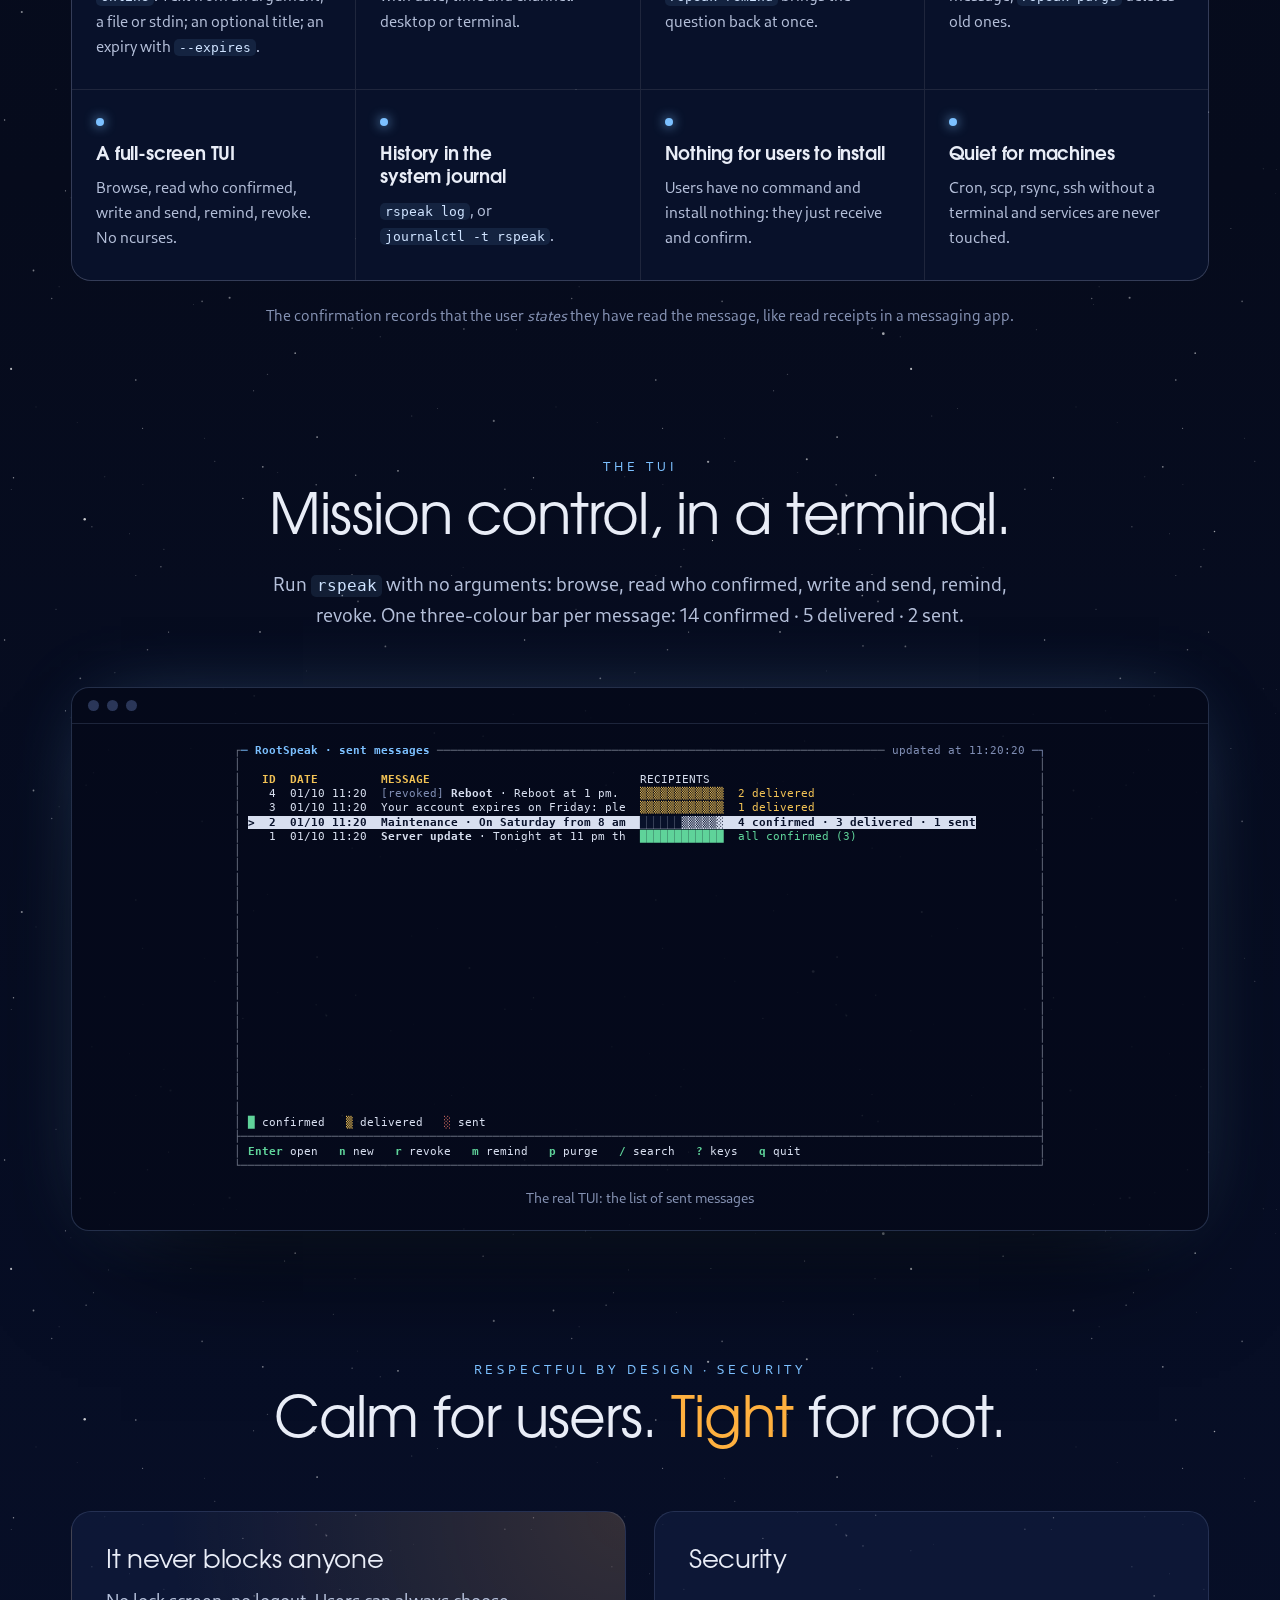
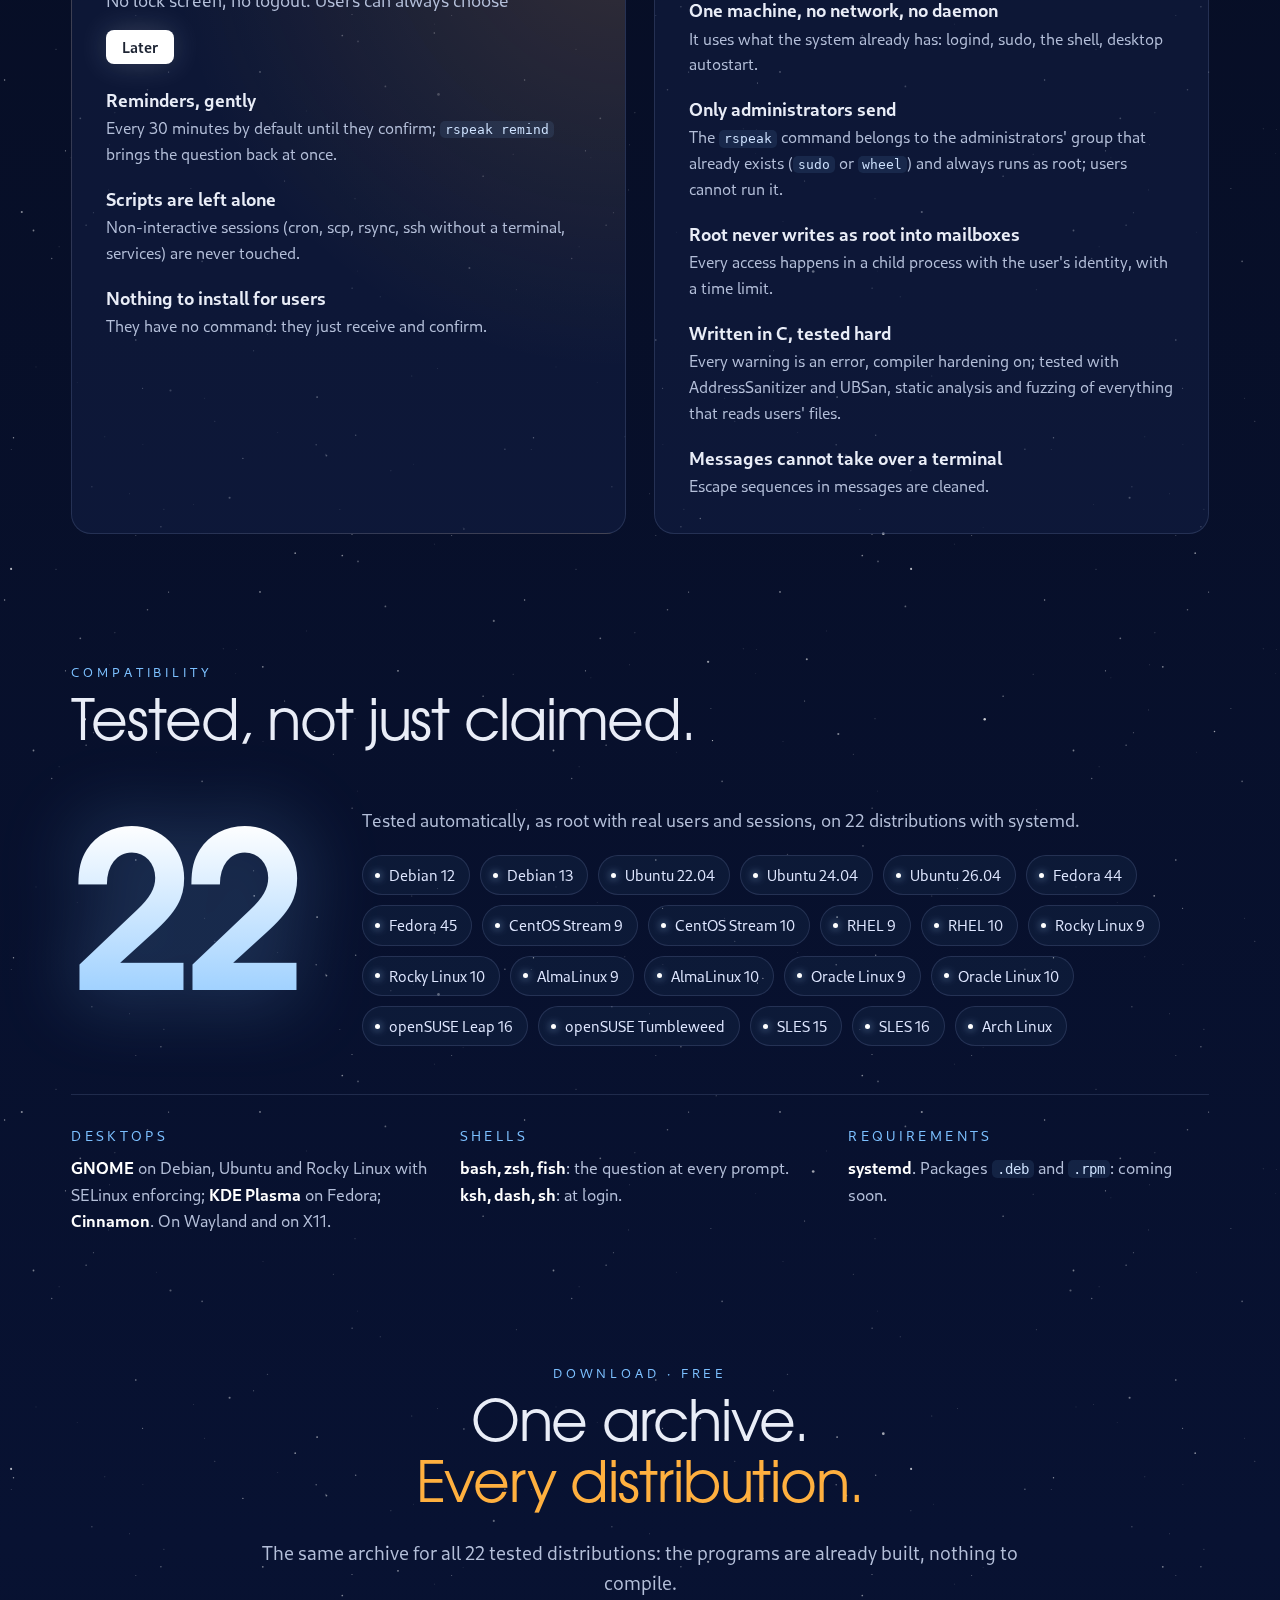
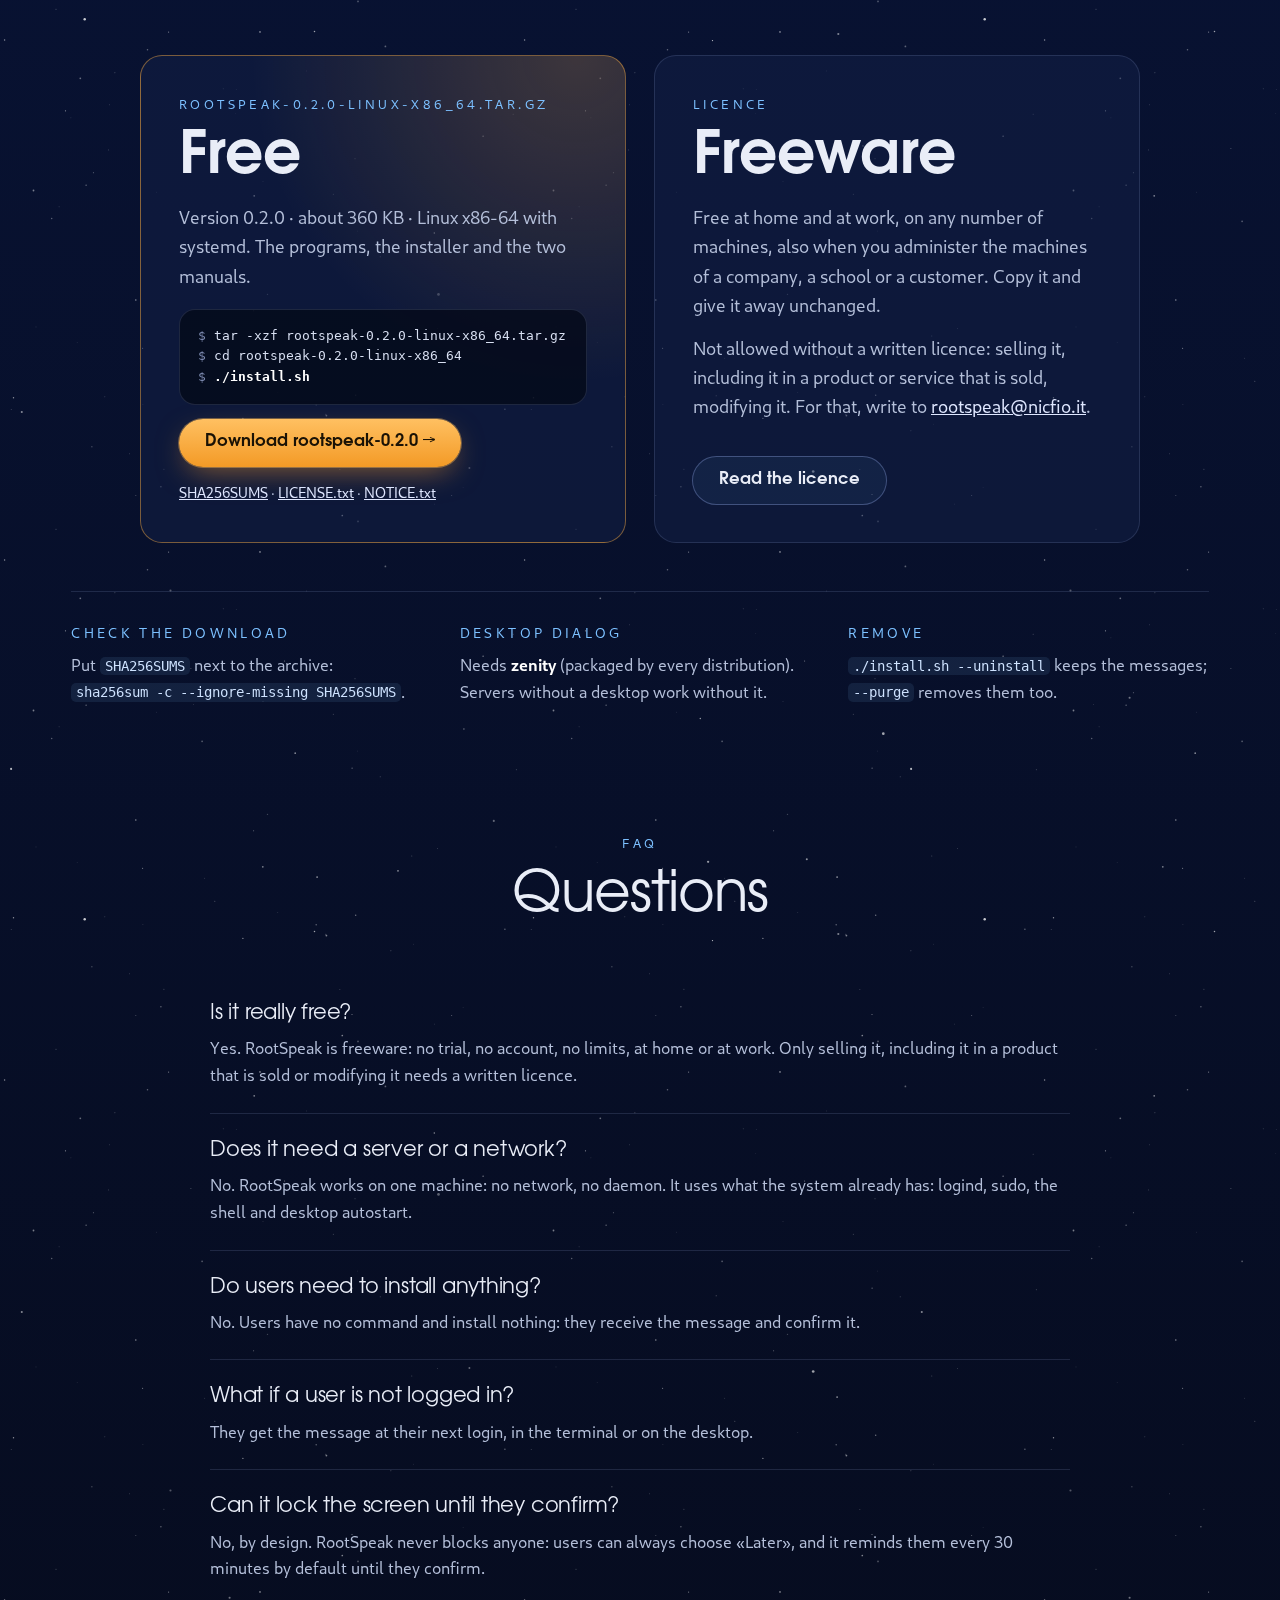
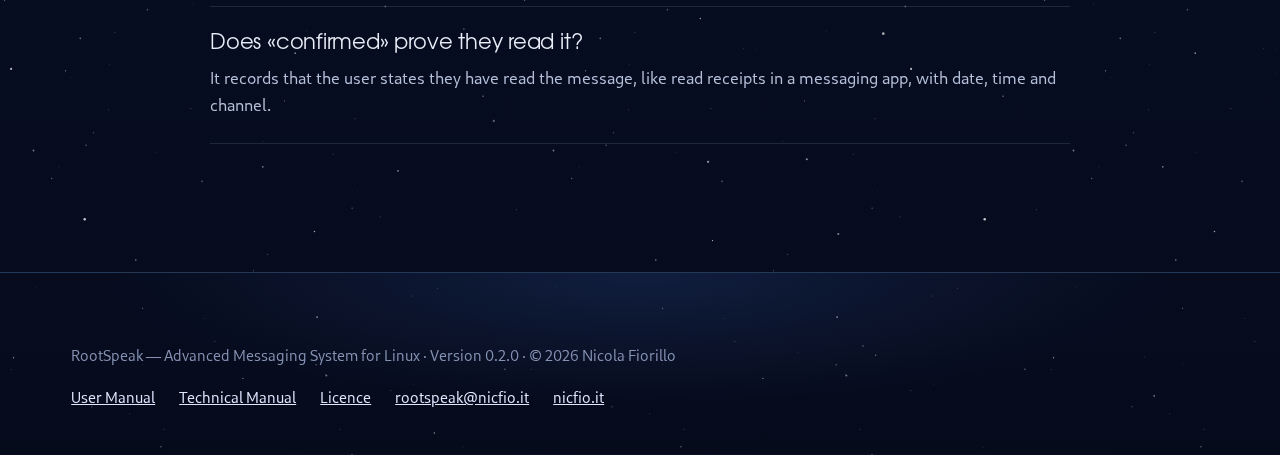
==== commit 2577a3f3: "Landing page: the 22 and its glow centred on the digits The box of the 22 is trimmed to the digits (" ====
--- a/site/landing/index.html
+++ b/site/landing/index.html
@@ -145,8 +145,12 @@
 .later{display:inline-block;font-family:'Body',sans-serif;font-size:15px;font-weight:700;background:#fff;color:#1d2433;border-radius:8px;padding:5px 16px;margin:14px 0 4px;box-shadow:0 0 30px rgba(255,255,255,.18)}
 /* compat */
 .c22{display:grid;grid-template-columns:auto 1fr;gap:clamp(28px,5vw,80px);align-items:center;margin-top:48px}
-/* the digits sit high in their line box (line-height .85): centred on the list beside them */
-@media (min-width:981px){.c22 .big{transform:translateY(.11em)}}
+/* the 22 is laid out by its digits alone (cap height, text-box), so the grid centres them on the list;
+   the padding gives back the room the trim takes (the curves above the cap height, and on the right as
+   much as the left side bearing of the 2), so the gradient is not cut and the drop-shadow glow, which
+   Chrome draws around the box, is centred on the digits; the negative margins keep the layout as it was */
+.c22 .big{line-height:1;text-box:trim-both cap alphabetic;padding:.04em .1em .04em 0;margin:-.04em -.1em -.04em 0}
+@supports not (text-box:trim-both cap alphabetic){@media (min-width:981px){.c22 .big{transform:translateY(.06em)}}}
 .big{font-family:'Geo',sans-serif;font-size:clamp(130px,17vw,240px);line-height:.85;font-weight:700;letter-spacing:-.04em;
 background:linear-gradient(180deg,#ffffff,#7cc0ff);-webkit-background-clip:text;background-clip:text;color:transparent;filter:drop-shadow(0 0 40px rgba(124,192,255,.35))}
 .distros{display:flex;flex-wrap:wrap;gap:10px}
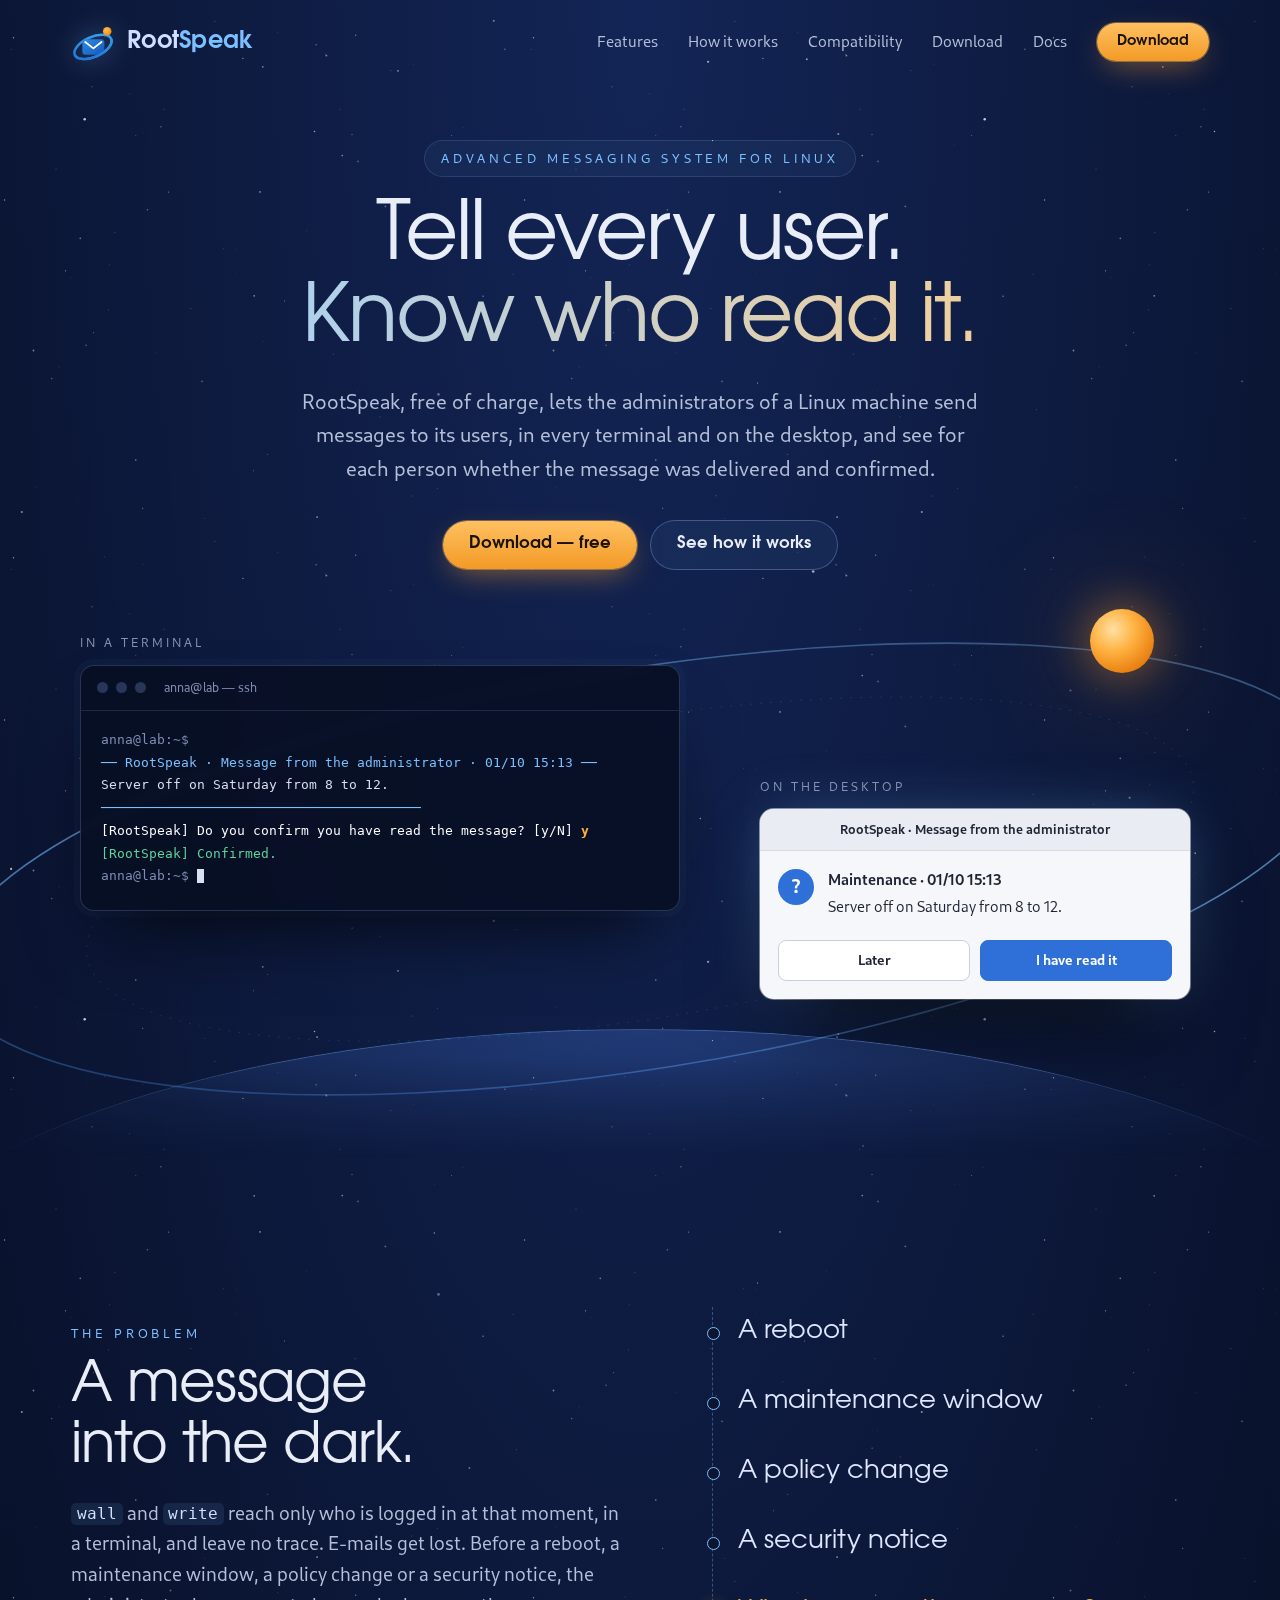
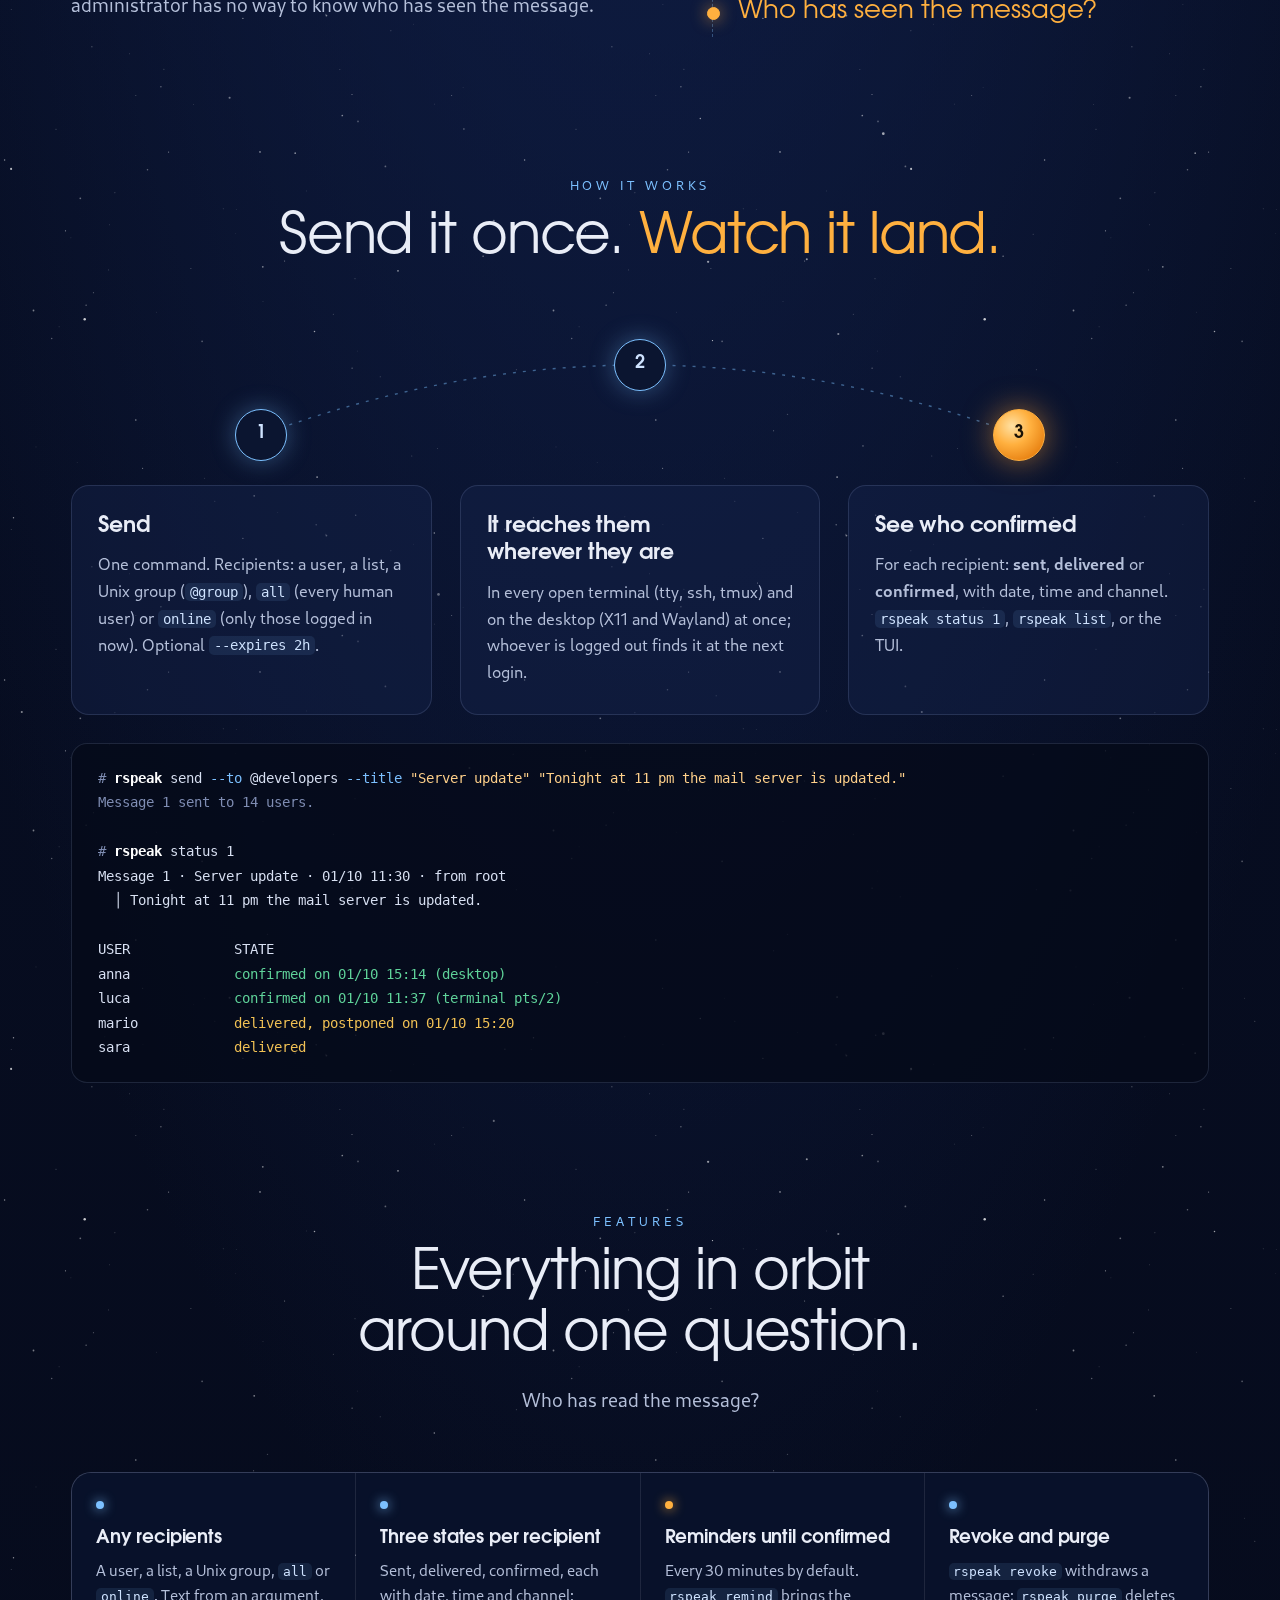
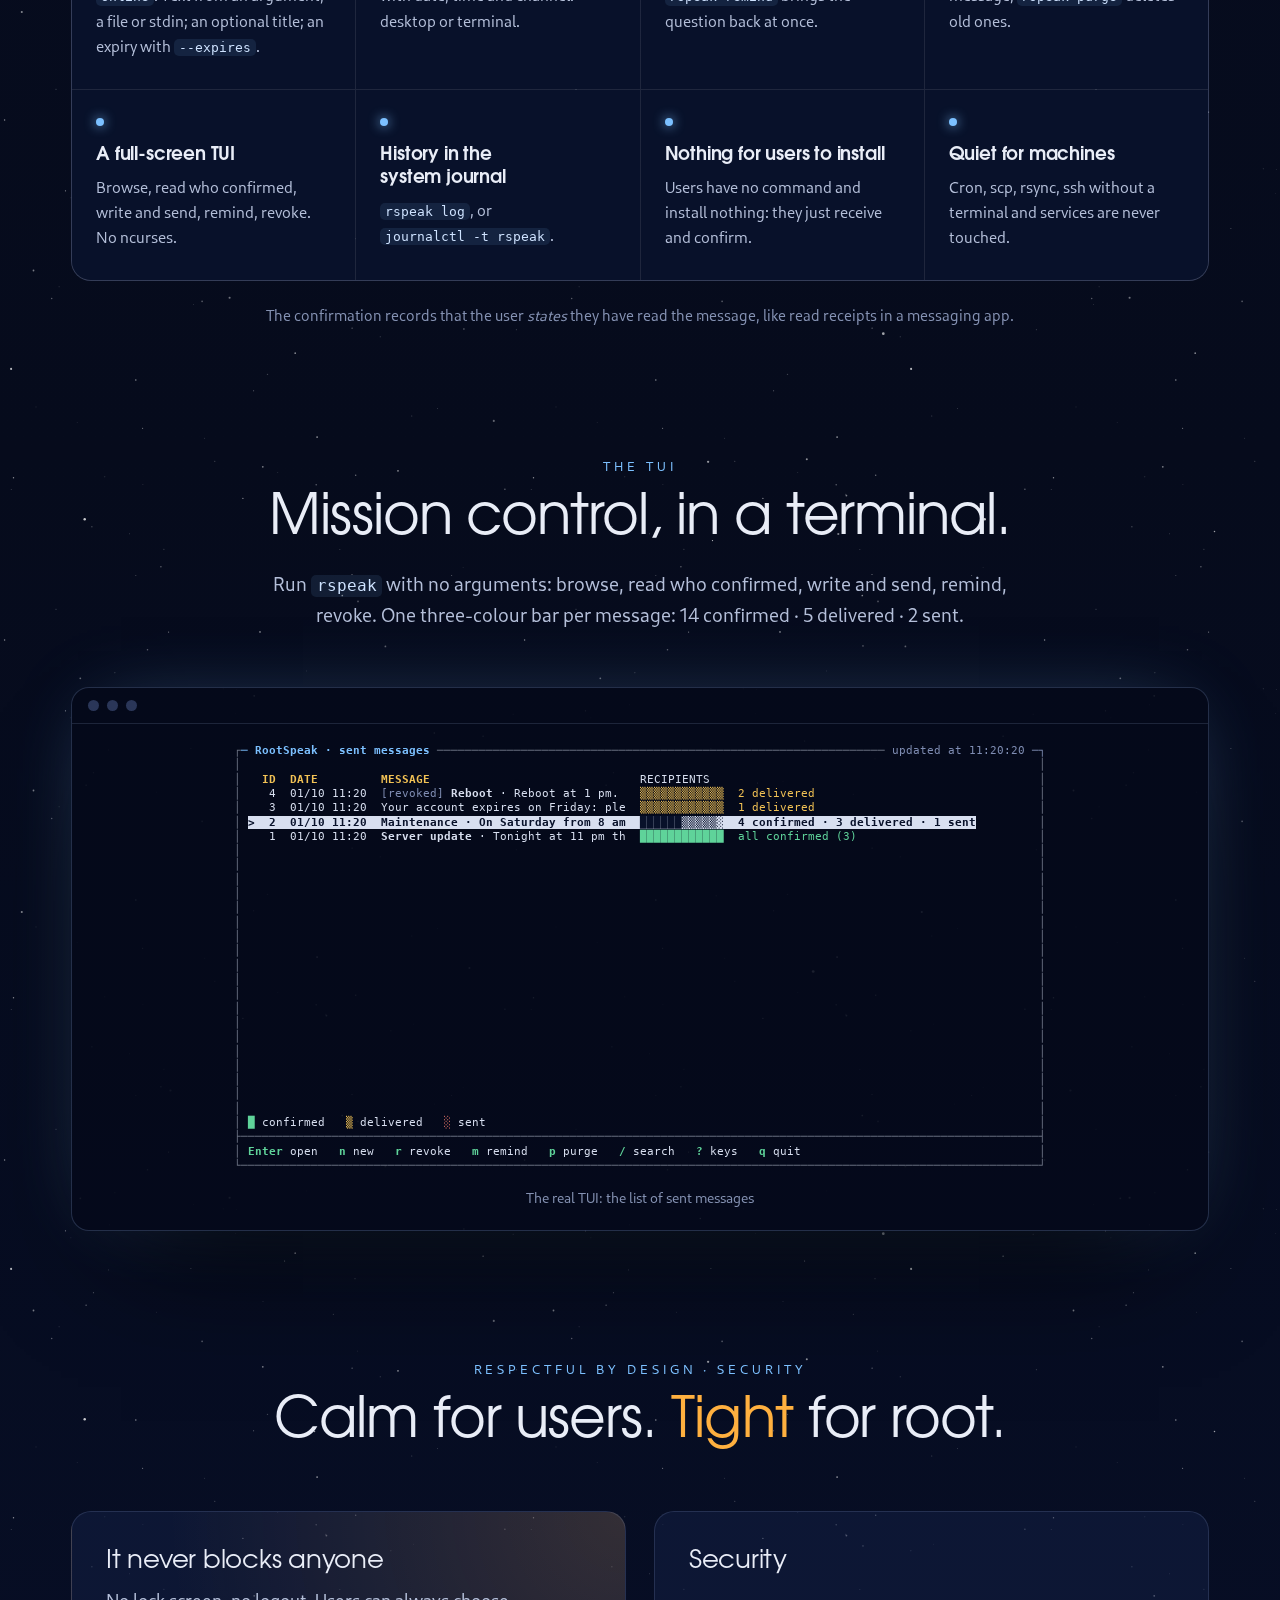
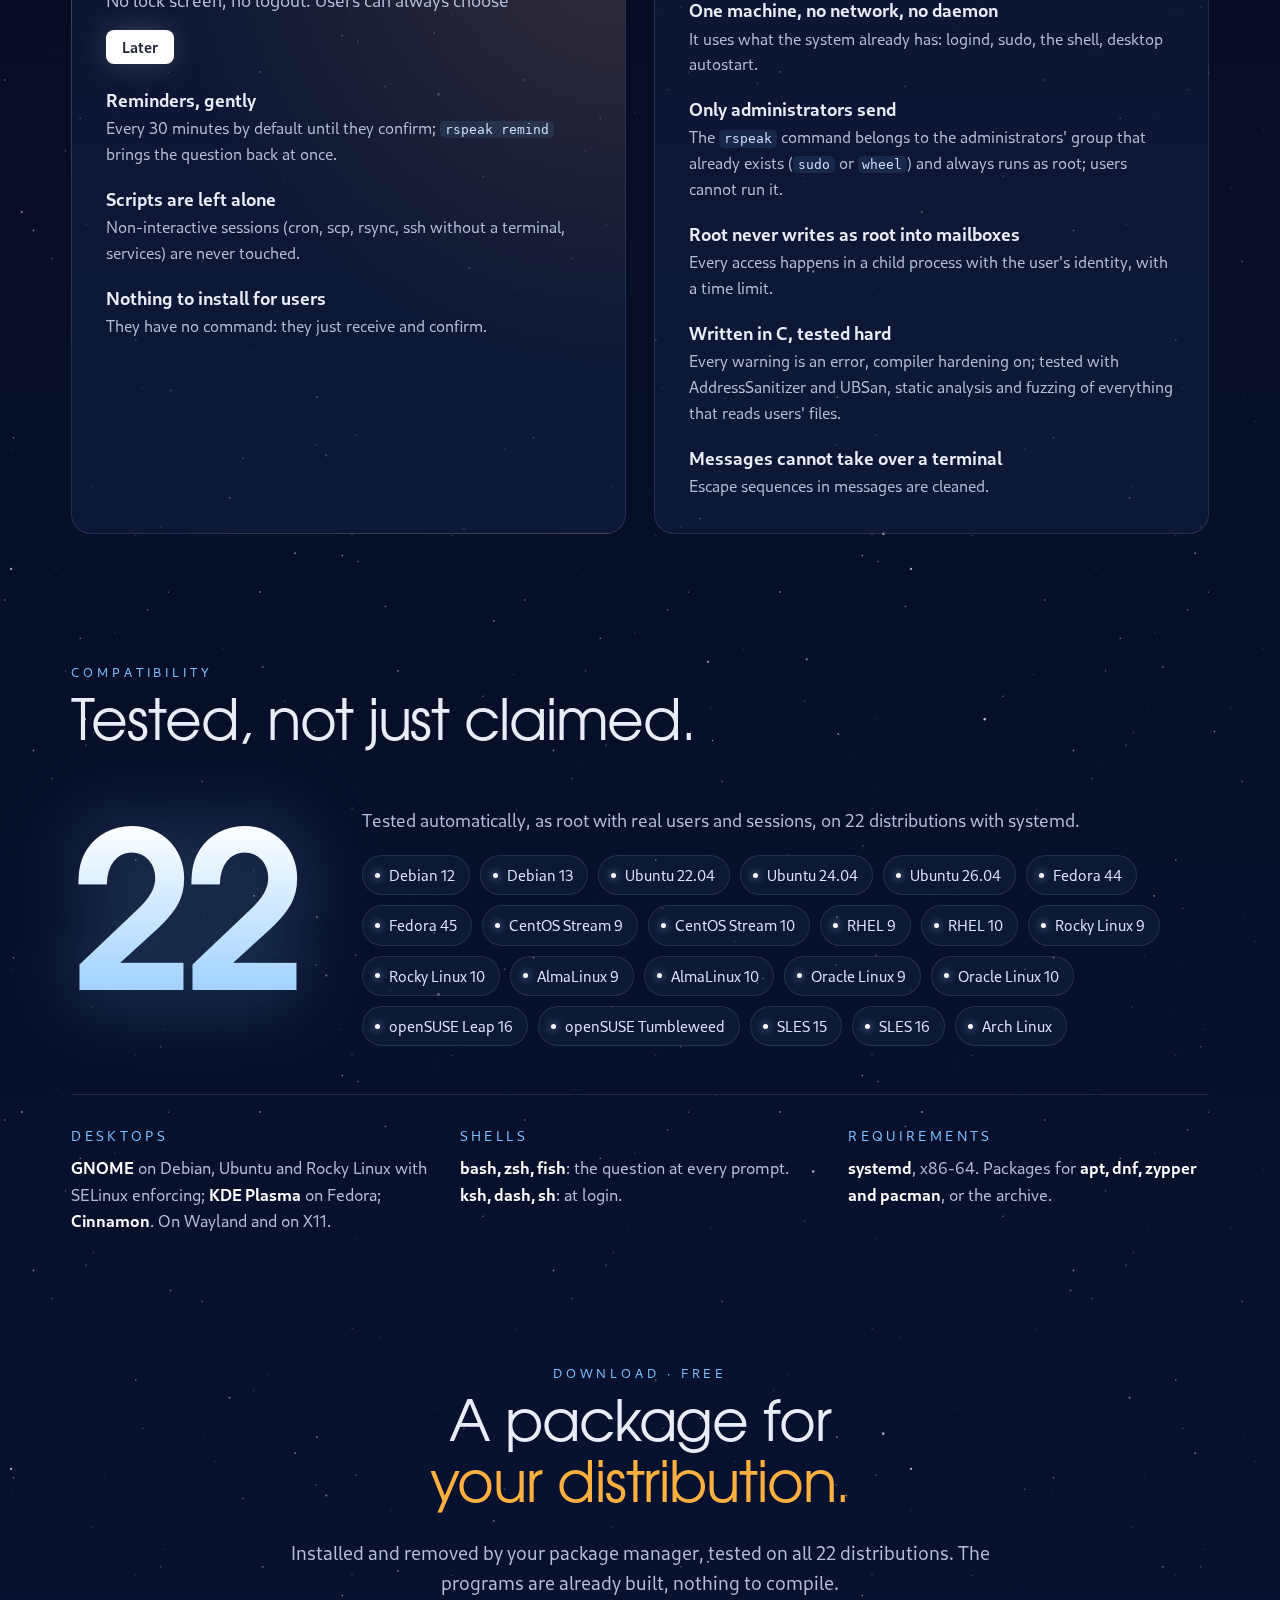
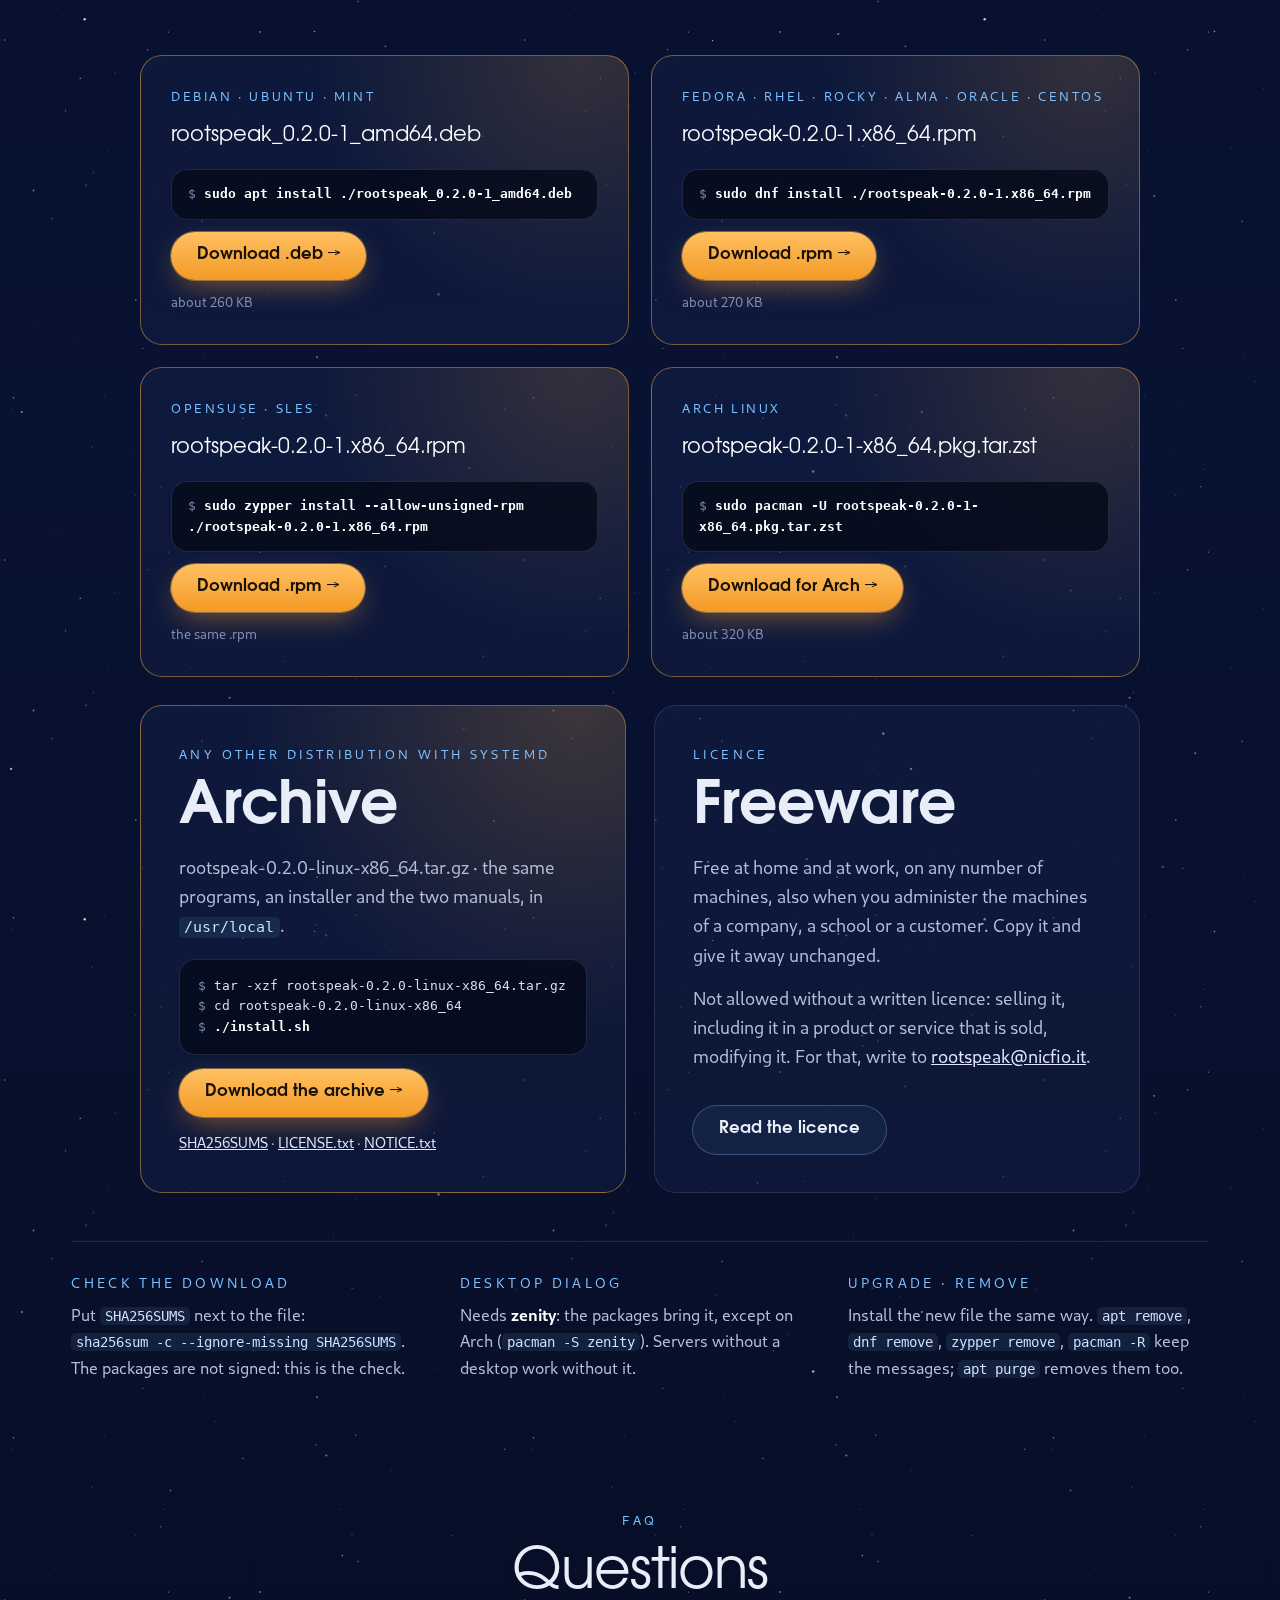
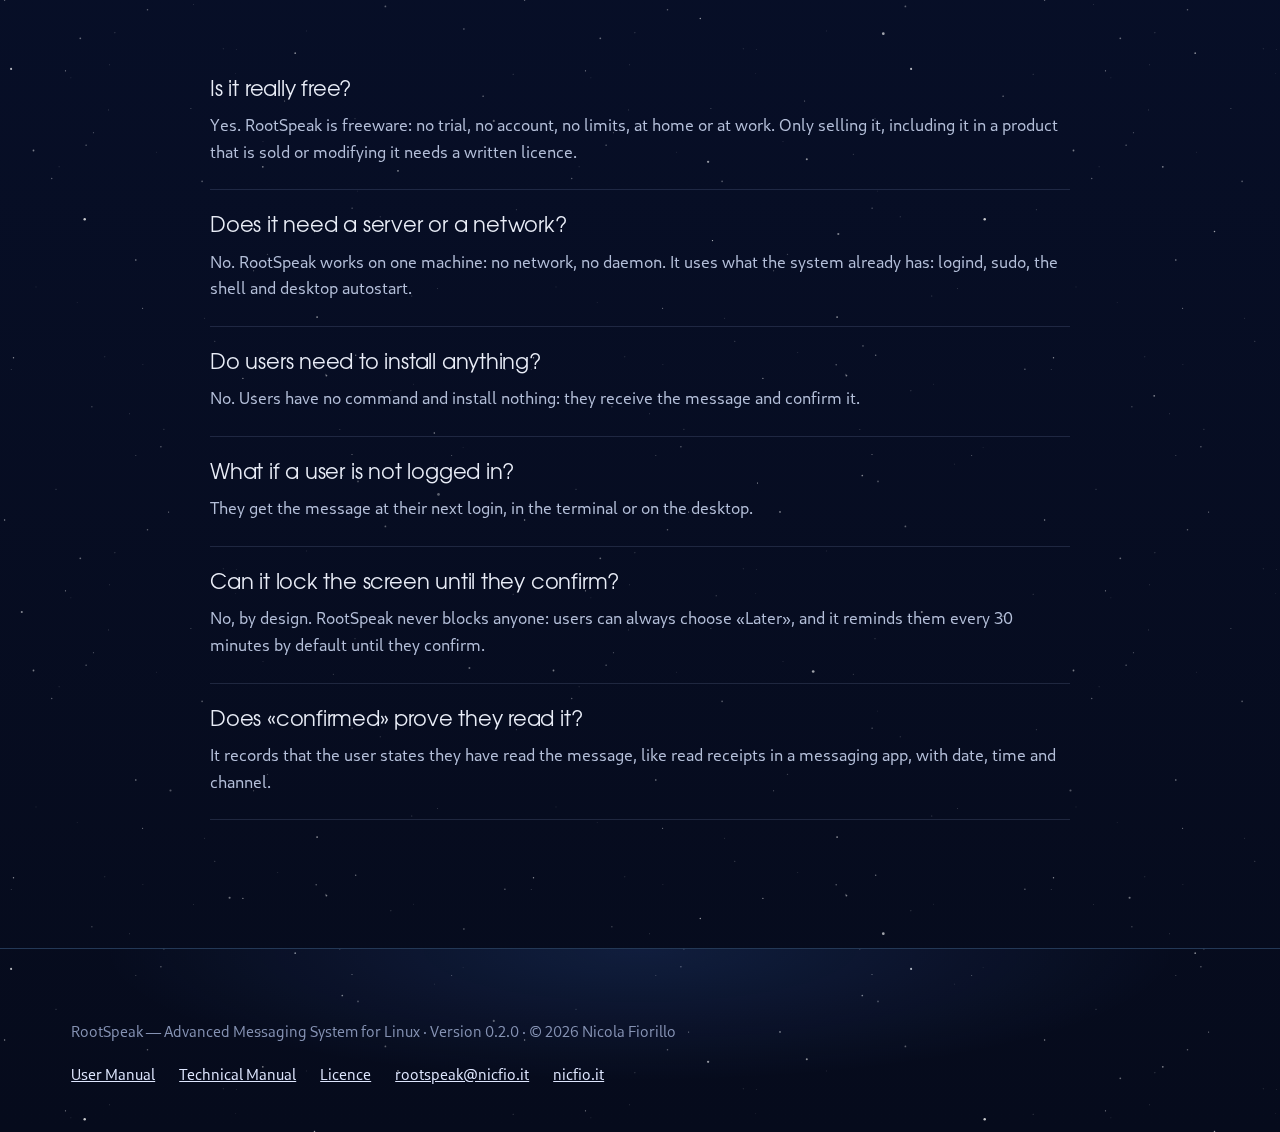
==== commit c5bbfa4f: "Packages for the tested distributions: .deb, .rpm and Arch - tools/release.sh builds, next to the ar" ====
--- a/site/landing/index.html
+++ b/site/landing/index.html
@@ -160,6 +160,16 @@
 .envs h3{font-size:14px;letter-spacing:.24em;text-transform:uppercase;color:var(--sky);font-weight:400;font-family:'Body',sans-serif}
 .envs p{color:var(--soft);margin-top:10px;font-size:16.5px}
 .envs b{color:#fff}
+/* packages */
+.pkgs{display:grid;grid-template-columns:repeat(2,1fr);gap:22px;margin-top:56px;max-width:1000px;margin-left:auto;margin-right:auto}
+.pkg{border:1px solid rgba(255,176,63,.45);border-radius:22px;padding:30px;display:flex;flex-direction:column;gap:12px;min-width:0;
+background:radial-gradient(circle at 90% 0%,rgba(255,170,60,.16),transparent 50%),var(--glass)}
+.pkg .k{font-size:13px;letter-spacing:.2em;text-transform:uppercase;color:var(--sky)}
+.pkg .f{font-family:'Geo',sans-serif;font-size:21px;color:#fff;overflow-wrap:anywhere}
+.pkg .cmd{margin-top:4px}.pkg .cmd pre{font-size:13px;padding:14px 16px;line-height:1.6;white-space:pre-wrap;overflow-wrap:anywhere}
+.pkg .btn{align-self:flex-start;margin-top:auto}
+.pkg .sz{font-size:13.5px;color:var(--mute)}
+.pkgs+.plans{margin-top:28px}
 /* pricing */
 .plans{display:grid;grid-template-columns:1fr 1fr;gap:28px;margin-top:56px;max-width:1000px;margin-left:auto;margin-right:auto}
 .plan{border:1px solid var(--line);border-radius:22px;padding:38px;background:var(--glass);display:flex;flex-direction:column;gap:14px;position:relative;overflow:hidden}
@@ -191,7 +201,7 @@
 }
 @media (max-width:980px){
  .nav{display:none}.top .btn{margin-left:auto}
- .problem,.duo,.plans{grid-template-columns:1fr}
+ .problem,.duo,.plans,.pkgs{grid-template-columns:1fr}
  .feats{grid-template-columns:repeat(2,1fr)}
  .steps{grid-template-columns:1fr;padding-top:0}.path svg.arc{display:none}
  .step .n{position:static!important;transform:none;margin:0 0 14px}
@@ -329,25 +339,39 @@
  <div class="envs">
   <div><h3>Desktops</h3><p><b>GNOME</b> on Debian, Ubuntu and Rocky Linux with SELinux enforcing; <b>KDE Plasma</b> on Fedora; <b>Cinnamon</b>. On Wayland and on X11.</p></div>
   <div><h3>Shells</h3><p><b>bash, zsh, fish</b>: the question at every prompt. <b>ksh, dash, sh</b>: at login.</p></div>
-  <div><h3>Requirements</h3><p><b>systemd</b>. Packages <code>.deb</code> and <code>.rpm</code>: coming soon.</p></div>
+  <div><h3>Requirements</h3><p><b>systemd</b>, x86-64. Packages for <b>apt, dnf, zypper and pacman</b>, or the archive.</p></div>
  </div>
 </div></section>
 
 <section id="get"><div class="wrap">
- <div class="intro c"><div class="kick">Download · Free</div><h2>One archive. <em>Every distribution.</em></h2><p>The same archive for all 22 tested distributions: the programs are already built, nothing to compile.</p></div>
+ <div class="intro c"><div class="kick">Download · Free</div><h2>A package for <em>your distribution.</em></h2><p>Installed and removed by your package manager, tested on all 22 distributions. The programs are already built, nothing to compile.</p></div>
+ <div class="pkgs">
+  <div class="pkg"><span class="k">Debian · Ubuntu · Mint</span><span class="f">rootspeak_0.2.0-1_amd64.deb</span>
+   <div class="cmd"><pre><span class="c-out">$</span> <span class="c-cmd">sudo apt install ./rootspeak_0.2.0-1_amd64.deb</span></pre></div>
+   <a class="btn" href="download/rootspeak_0.2.0-1_amd64.deb">Download .deb →</a><span class="sz">about 260 KB</span></div>
+  <div class="pkg"><span class="k">Fedora · RHEL · Rocky · Alma · Oracle · CentOS</span><span class="f">rootspeak-0.2.0-1.x86_64.rpm</span>
+   <div class="cmd"><pre><span class="c-out">$</span> <span class="c-cmd">sudo dnf install ./rootspeak-0.2.0-1.x86_64.rpm</span></pre></div>
+   <a class="btn" href="download/rootspeak-0.2.0-1.x86_64.rpm">Download .rpm →</a><span class="sz">about 270 KB</span></div>
+  <div class="pkg"><span class="k">openSUSE · SLES</span><span class="f">rootspeak-0.2.0-1.x86_64.rpm</span>
+   <div class="cmd"><pre><span class="c-out">$</span> <span class="c-cmd">sudo zypper install --allow-unsigned-rpm ./rootspeak-0.2.0-1.x86_64.rpm</span></pre></div>
+   <a class="btn" href="download/rootspeak-0.2.0-1.x86_64.rpm">Download .rpm →</a><span class="sz">the same .rpm</span></div>
+  <div class="pkg"><span class="k">Arch Linux</span><span class="f">rootspeak-0.2.0-1-x86_64.pkg.tar.zst</span>
+   <div class="cmd"><pre><span class="c-out">$</span> <span class="c-cmd">sudo pacman -U rootspeak-0.2.0-1-x86_64.pkg.tar.zst</span></pre></div>
+   <a class="btn" href="download/rootspeak-0.2.0-1-x86_64.pkg.tar.zst">Download for Arch →</a><span class="sz">about 320 KB</span></div>
+ </div>
  <div class="plans">
-  <div class="plan main"><span class="k">rootspeak-0.2.0-linux-x86_64.tar.gz</span><div class="v">Free</div><p>Version 0.2.0 · about 360 KB · Linux x86-64 with systemd. The programs, the installer and the two manuals.</p>
+  <div class="plan main"><span class="k">Any other distribution with systemd</span><div class="v">Archive</div><p>rootspeak-0.2.0-linux-x86_64.tar.gz · the same programs, an installer and the two manuals, in <code>/usr/local</code>.</p>
    <div class="cmd"><pre><span class="c-out">$</span> tar -xzf rootspeak-0.2.0-linux-x86_64.tar.gz
 <span class="c-out">$</span> cd rootspeak-0.2.0-linux-x86_64
 <span class="c-out">$</span> <span class="c-cmd">./install.sh</span></pre></div>
-   <a class="btn" href="download/rootspeak-0.2.0-linux-x86_64.tar.gz">Download rootspeak-0.2.0 →</a>
+   <a class="btn" href="download/rootspeak-0.2.0-linux-x86_64.tar.gz">Download the archive →</a>
    <p class="files"><a href="download/SHA256SUMS">SHA256SUMS</a> · <a href="download/LICENSE.txt">LICENSE.txt</a> · <a href="download/NOTICE.txt">NOTICE.txt</a></p></div>
   <div class="plan"><span class="k">Licence</span><div class="v">Freeware</div><p>Free at home and at work, on any number of machines, also when you administer the machines of a company, a school or a customer. Copy it and give it away unchanged.</p><p>Not allowed without a written licence: selling it, including it in a product or service that is sold, modifying it. For that, write to <a href="mailto:rootspeak@nicfio.it">rootspeak@nicfio.it</a>.</p><a class="btn ghost" href="licence.html">Read the licence</a></div>
  </div>
  <div class="envs">
-  <div><h3>Check the download</h3><p>Put <code>SHA256SUMS</code> next to the archive: <code>sha256sum -c --ignore-missing SHA256SUMS</code>.</p></div>
-  <div><h3>Desktop dialog</h3><p>Needs <b>zenity</b> (packaged by every distribution). Servers without a desktop work without it.</p></div>
-  <div><h3>Remove</h3><p><code>./install.sh --uninstall</code> keeps the messages; <code>--purge</code> removes them too.</p></div>
+  <div><h3>Check the download</h3><p>Put <code>SHA256SUMS</code> next to the file: <code>sha256sum -c --ignore-missing SHA256SUMS</code>. The packages are not signed: this is the check.</p></div>
+  <div><h3>Desktop dialog</h3><p>Needs <b>zenity</b>: the packages bring it, except on Arch (<code>pacman -S zenity</code>). Servers without a desktop work without it.</p></div>
+  <div><h3>Upgrade · Remove</h3><p>Install the new file the same way. <code>apt remove</code>, <code>dnf remove</code>, <code>zypper remove</code>, <code>pacman -R</code> keep the messages; <code>apt purge</code> removes them too.</p></div>
  </div>
 </div></section>
 
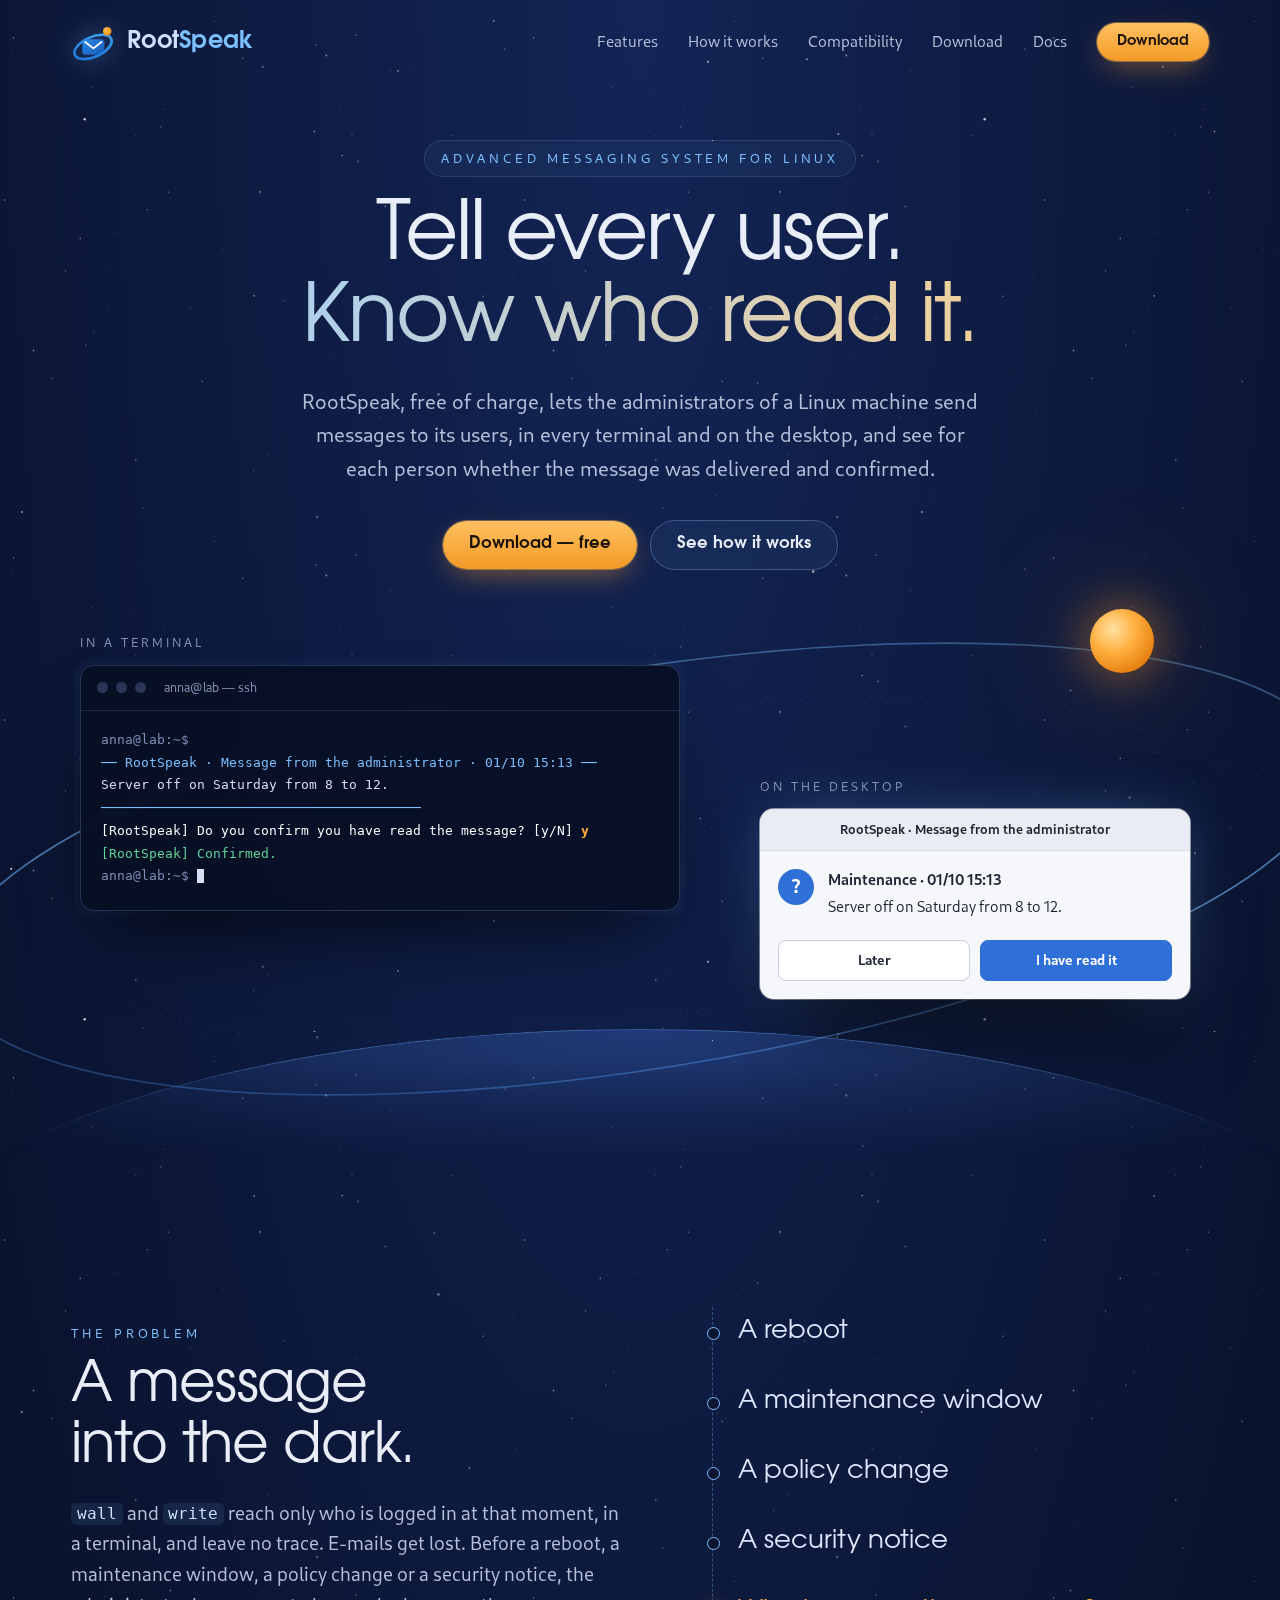
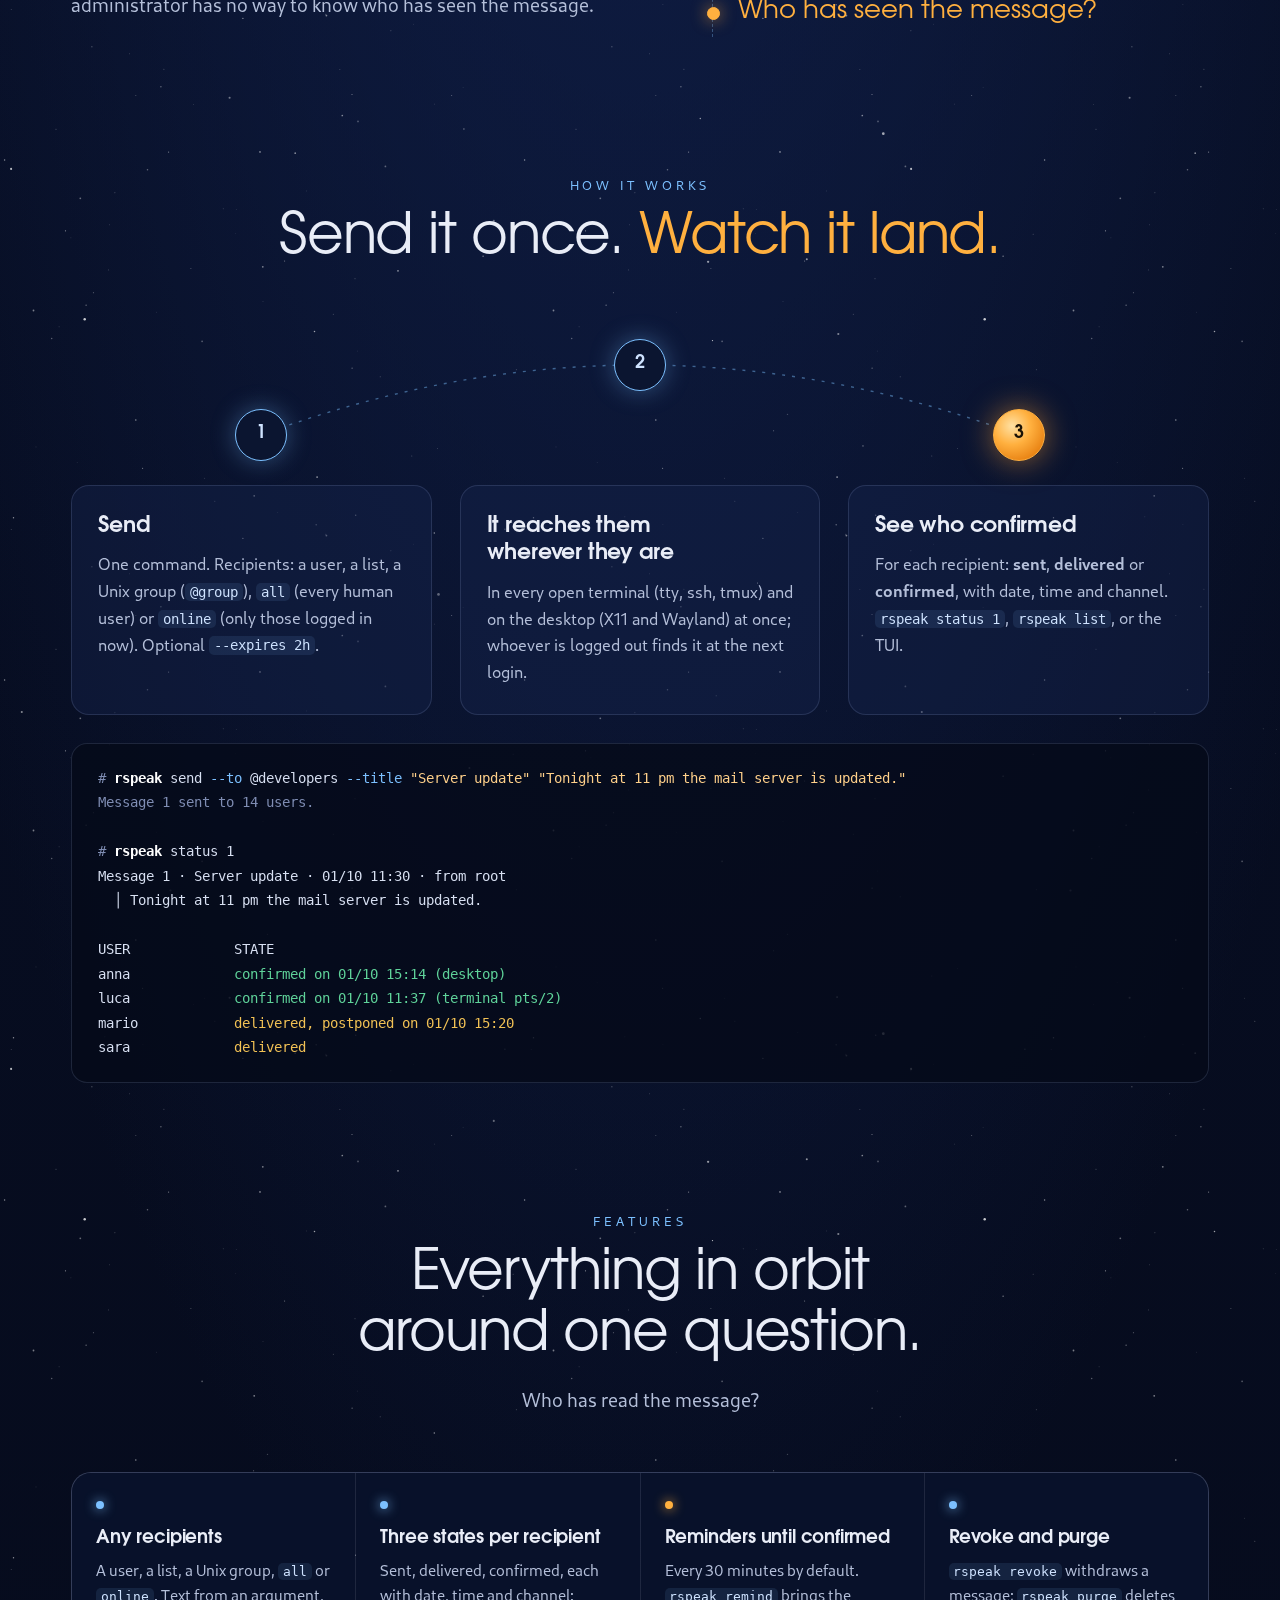
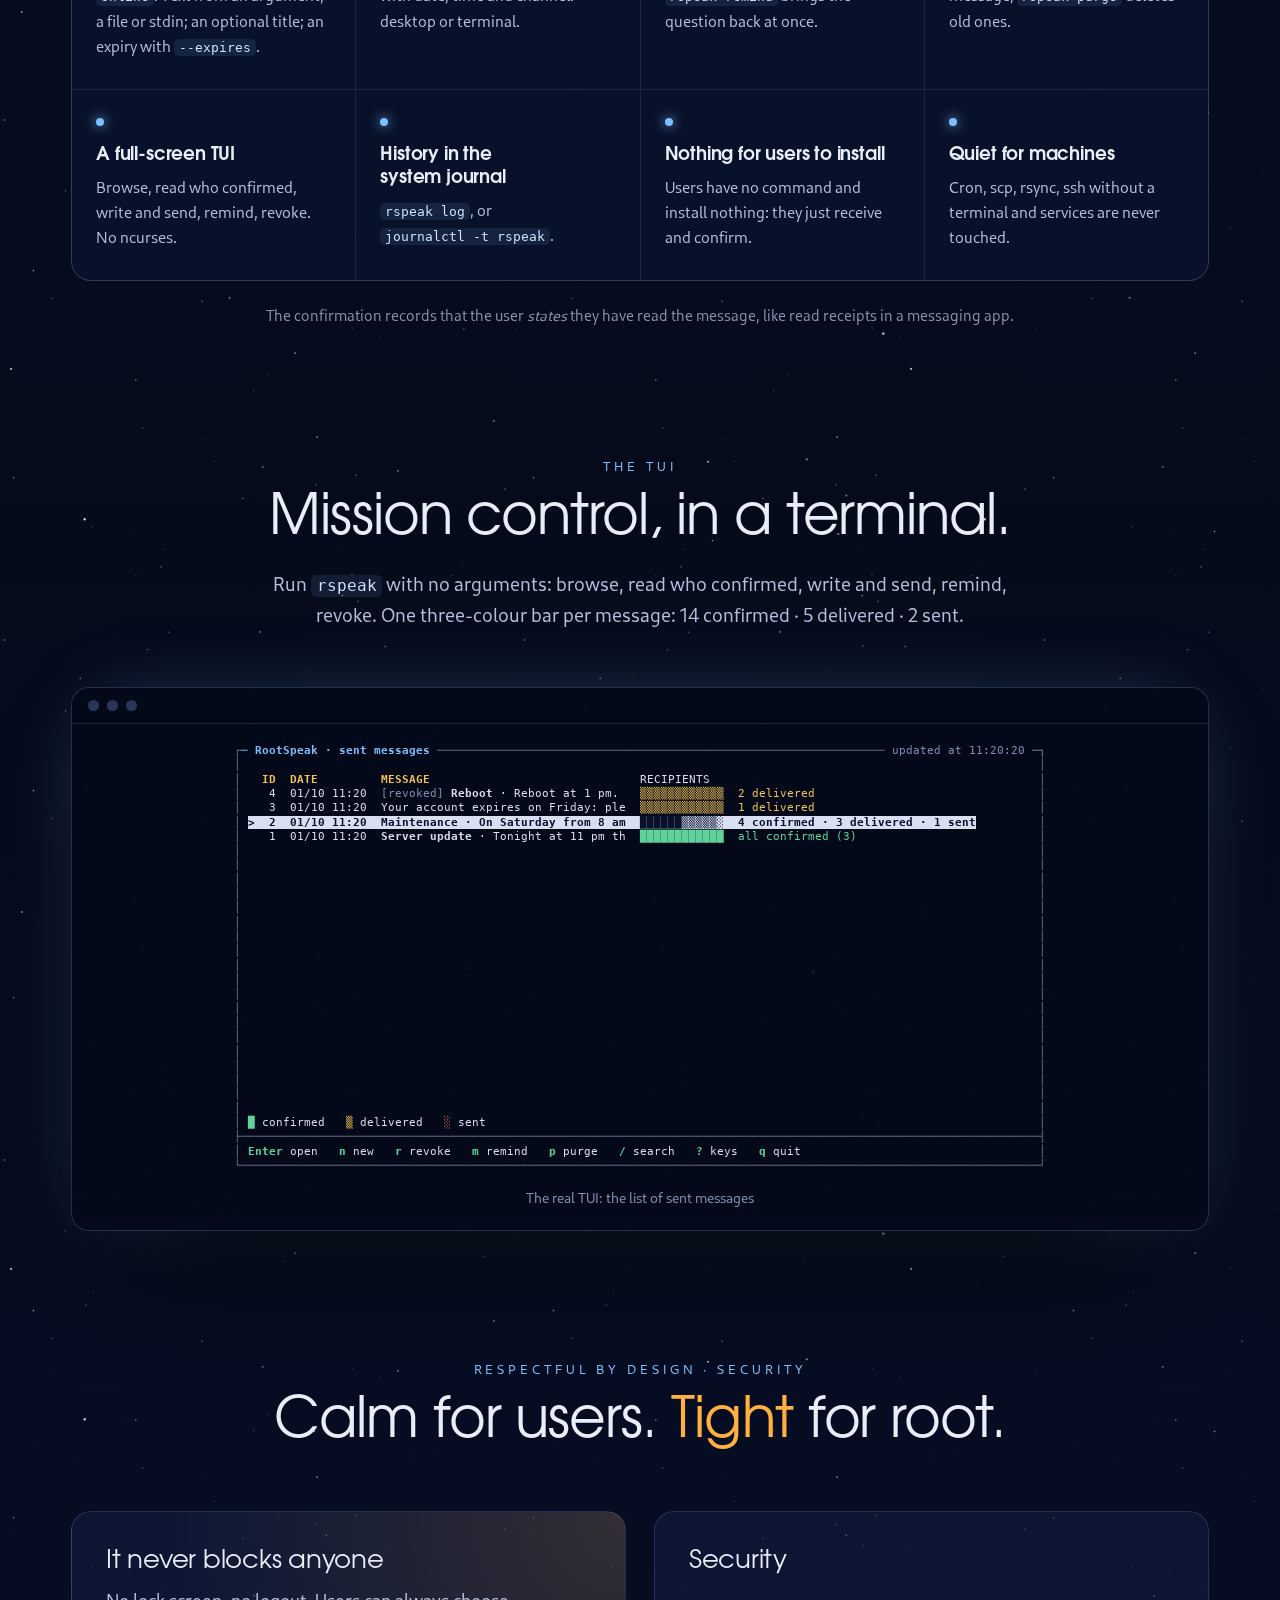
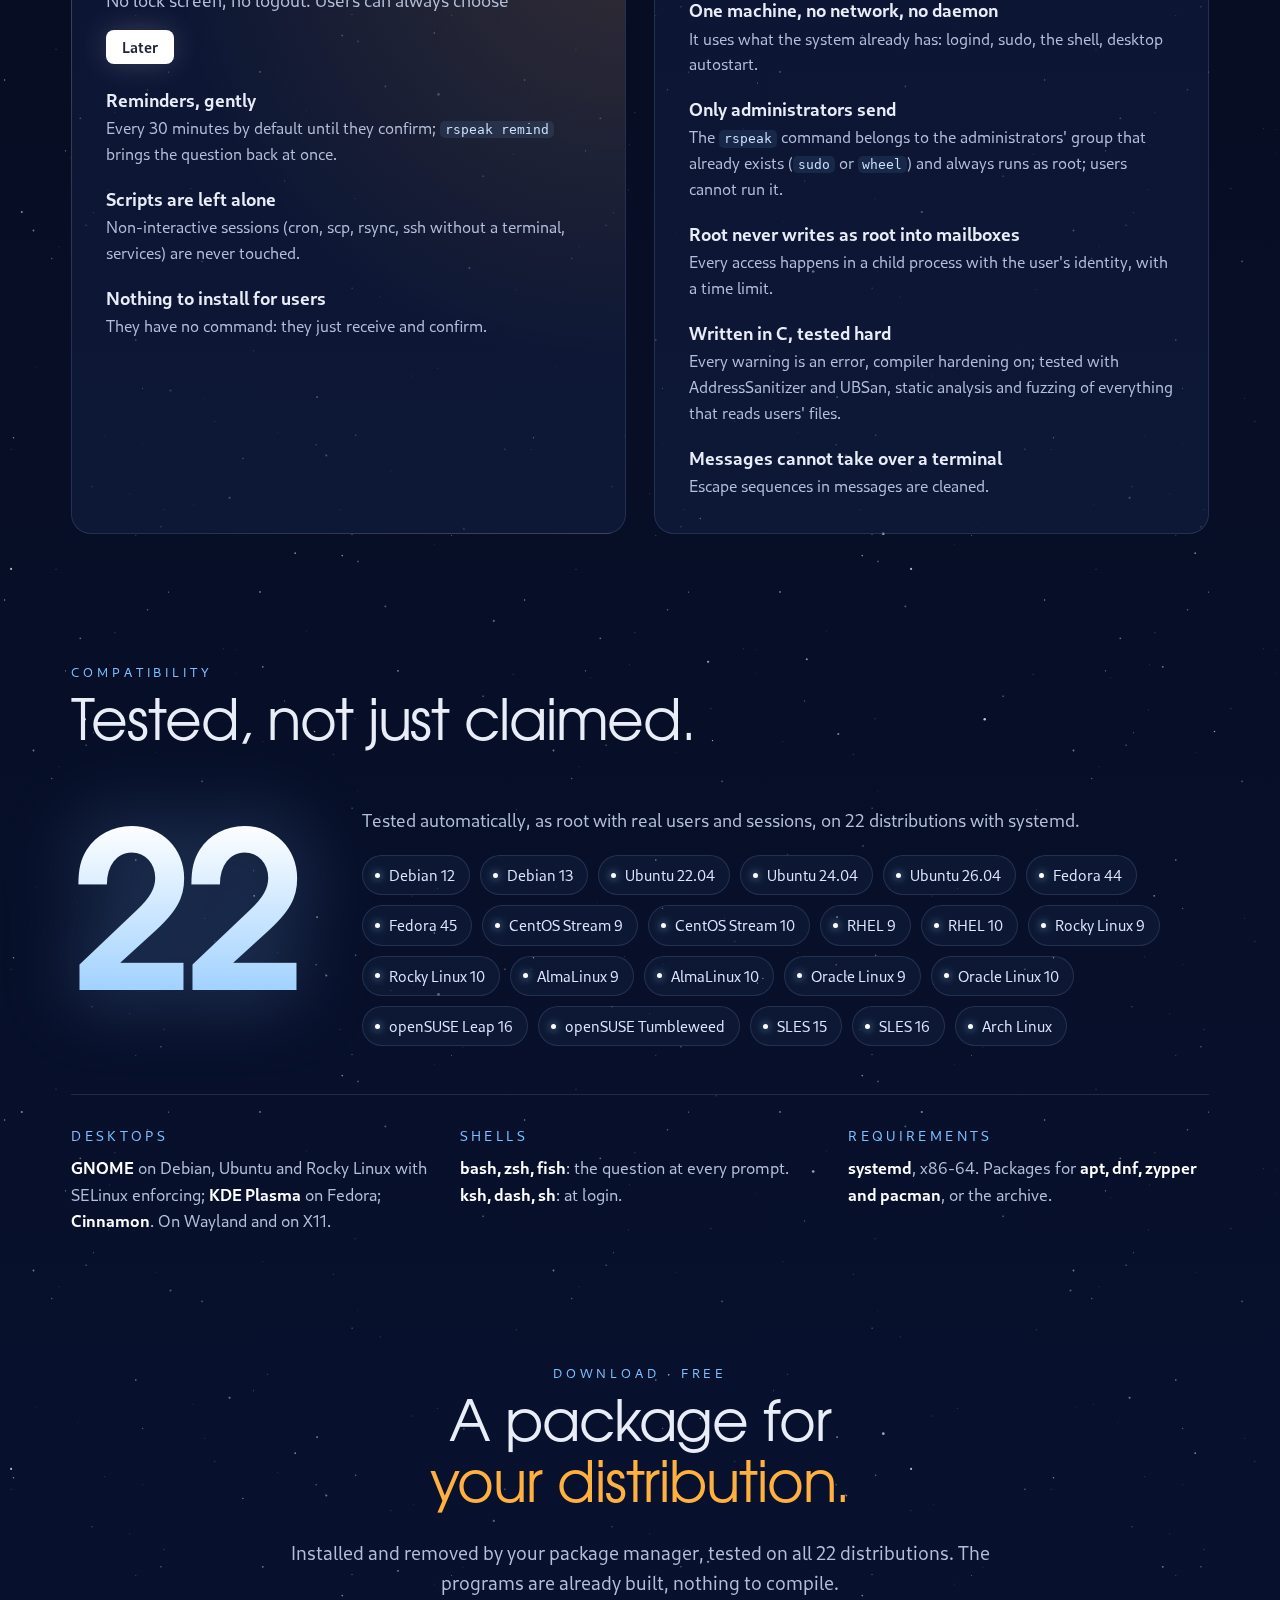
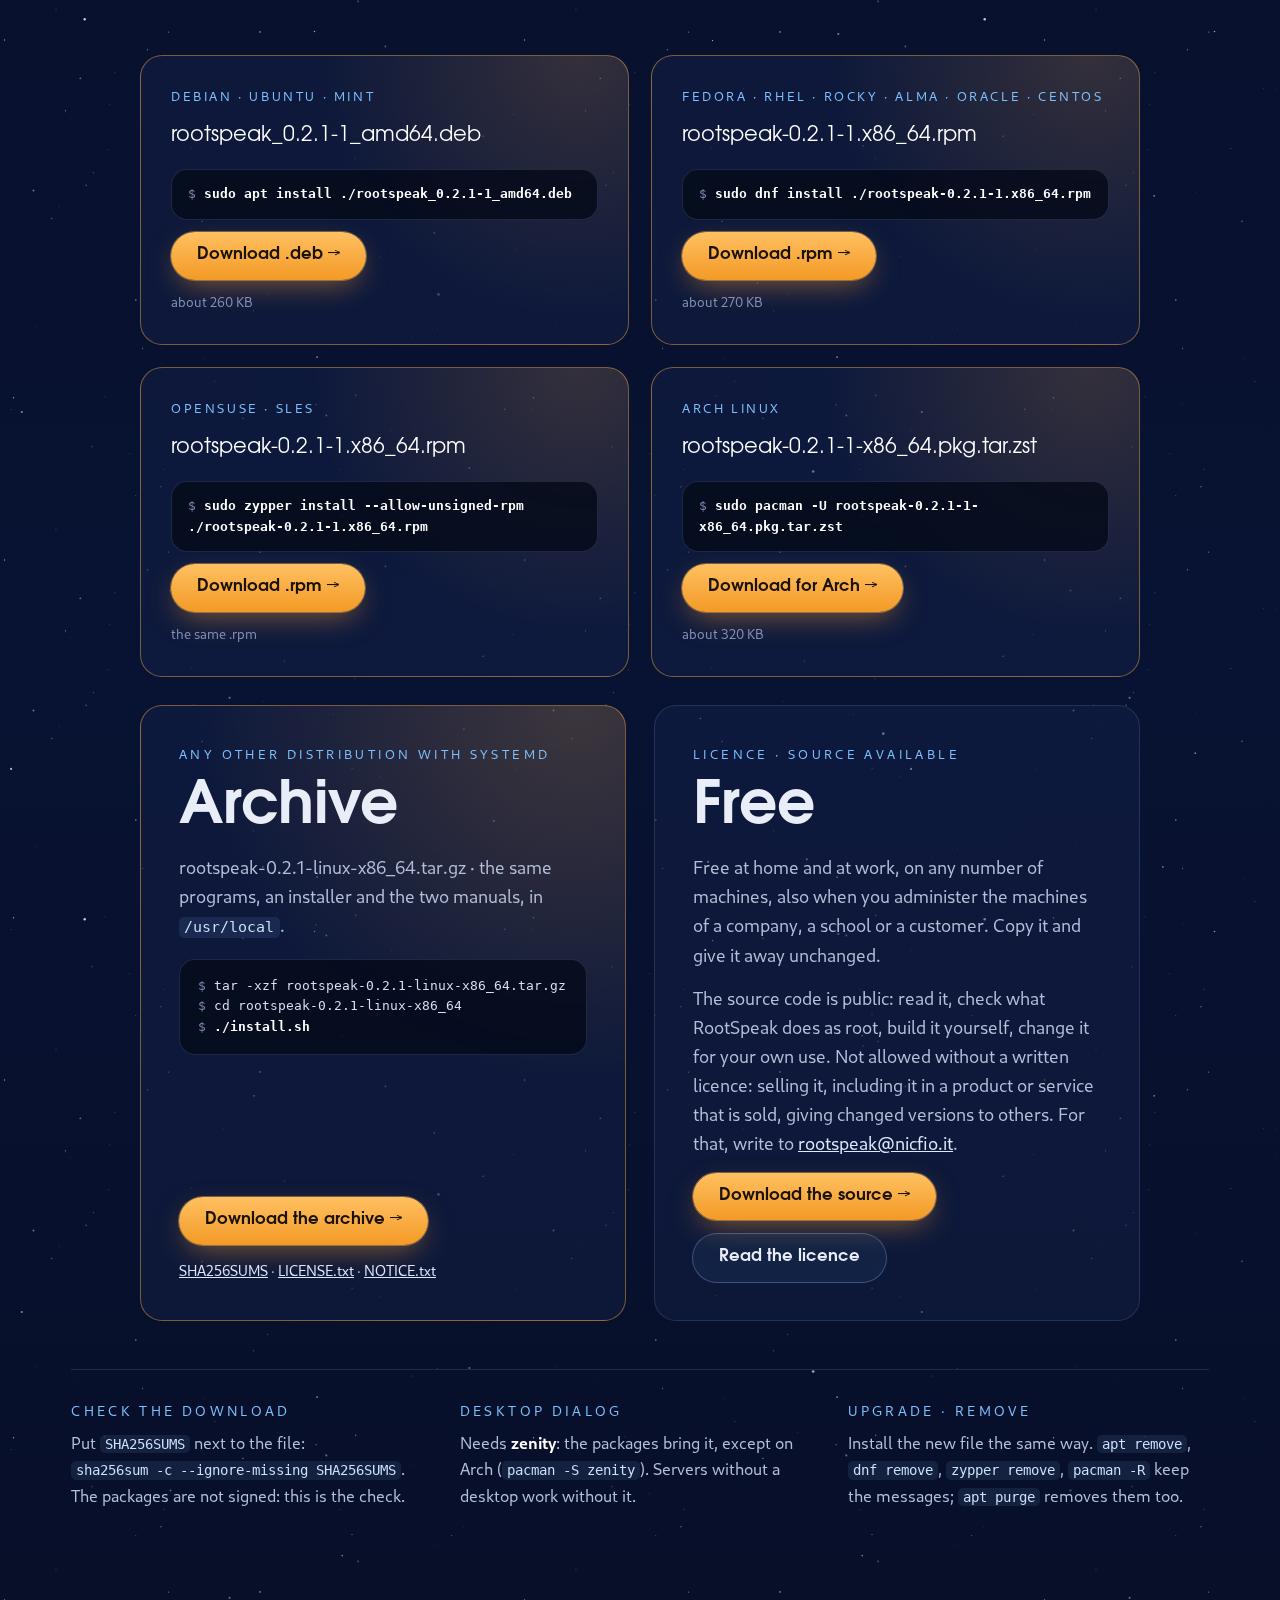
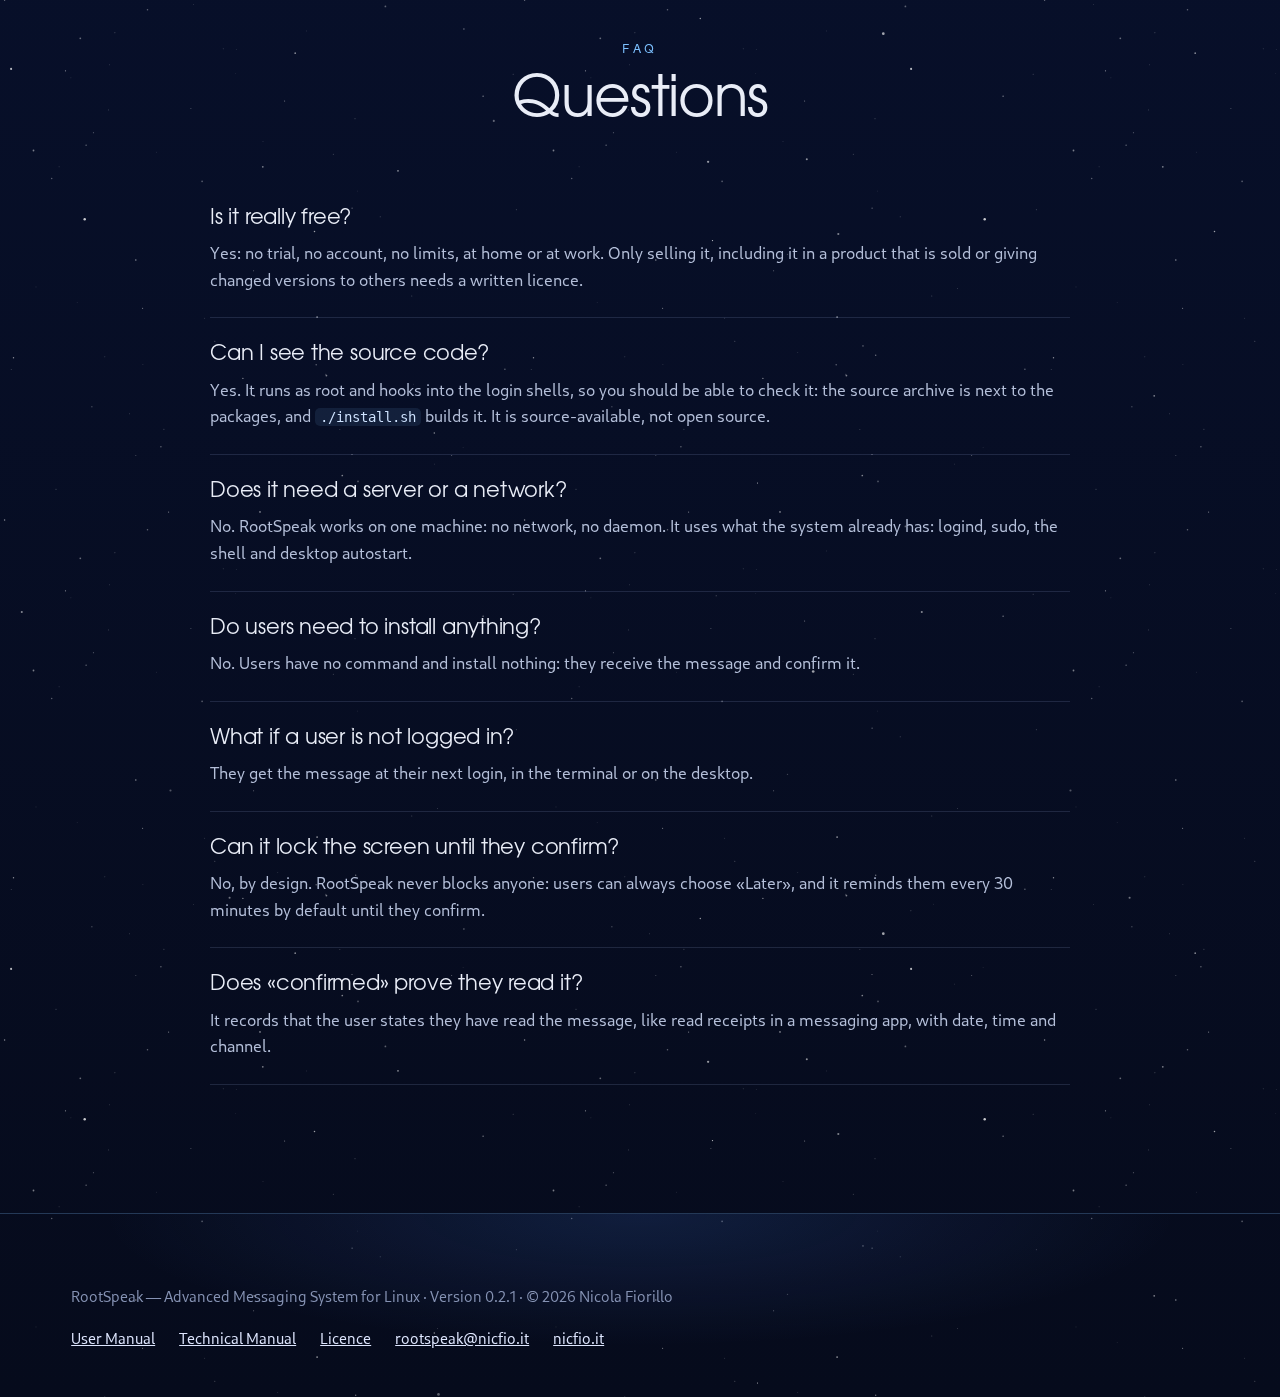
==== commit 202ba2f6: "Source available: RootSpeak Source-Available Licence, version 0.2.1 The source code becomes public, " ====
--- a/site/landing/index.html
+++ b/site/landing/index.html
@@ -16,7 +16,7 @@
 <meta property="og:image:width" content="1200">
 <meta property="og:image:height" content="630">
 <meta name="twitter:card" content="summary_large_image">
-<script type="application/ld+json">{"@context":"https://schema.org","@type":"SoftwareApplication","name":"RootSpeak","alternateName":"RootSpeak — Advanced Messaging System for Linux","description":"Send messages to the users of a Linux machine, in every terminal and on the desktop, and see for each of them whether the message was delivered and confirmed.","applicationCategory":"UtilitiesApplication","operatingSystem":"Linux (x86-64, systemd)","softwareVersion":"0.2.0","url":"https://rootspeak.nicfio.it/","downloadUrl":"https://rootspeak.nicfio.it/download/rootspeak-0.2.0-linux-x86_64.tar.gz","license":"https://rootspeak.nicfio.it/licence.html","offers":{"@type":"Offer","price":"0","priceCurrency":"EUR"},"author":{"@type":"Person","name":"Nicola Fiorillo","url":"https://nicfio.it/"}}</script>
+<script type="application/ld+json">{"@context":"https://schema.org","@type":"SoftwareApplication","name":"RootSpeak","alternateName":"RootSpeak — Advanced Messaging System for Linux","description":"Send messages to the users of a Linux machine, in every terminal and on the desktop, and see for each of them whether the message was delivered and confirmed.","applicationCategory":"UtilitiesApplication","operatingSystem":"Linux (x86-64, systemd)","softwareVersion":"0.2.1","url":"https://rootspeak.nicfio.it/","downloadUrl":"https://rootspeak.nicfio.it/download/rootspeak-0.2.1-linux-x86_64.tar.gz","license":"https://rootspeak.nicfio.it/licence.html","offers":{"@type":"Offer","price":"0","priceCurrency":"EUR"},"author":{"@type":"Person","name":"Nicola Fiorillo","url":"https://nicfio.it/"}}</script>
 <style>
 @font-face{font-family:'Geo';src:url([data-uri]) format('woff');font-weight:400;font-style:normal;font-display:block}
 @font-face{font-family:'Geo';src:url([data-uri]) format('woff');font-weight:700;font-style:normal;font-display:block}
@@ -346,27 +346,27 @@
 <section id="get"><div class="wrap">
  <div class="intro c"><div class="kick">Download · Free</div><h2>A package for <em>your distribution.</em></h2><p>Installed and removed by your package manager, tested on all 22 distributions. The programs are already built, nothing to compile.</p></div>
  <div class="pkgs">
-  <div class="pkg"><span class="k">Debian · Ubuntu · Mint</span><span class="f">rootspeak_0.2.0-1_amd64.deb</span>
-   <div class="cmd"><pre><span class="c-out">$</span> <span class="c-cmd">sudo apt install ./rootspeak_0.2.0-1_amd64.deb</span></pre></div>
-   <a class="btn" href="download/rootspeak_0.2.0-1_amd64.deb">Download .deb →</a><span class="sz">about 260 KB</span></div>
-  <div class="pkg"><span class="k">Fedora · RHEL · Rocky · Alma · Oracle · CentOS</span><span class="f">rootspeak-0.2.0-1.x86_64.rpm</span>
-   <div class="cmd"><pre><span class="c-out">$</span> <span class="c-cmd">sudo dnf install ./rootspeak-0.2.0-1.x86_64.rpm</span></pre></div>
-   <a class="btn" href="download/rootspeak-0.2.0-1.x86_64.rpm">Download .rpm →</a><span class="sz">about 270 KB</span></div>
-  <div class="pkg"><span class="k">openSUSE · SLES</span><span class="f">rootspeak-0.2.0-1.x86_64.rpm</span>
-   <div class="cmd"><pre><span class="c-out">$</span> <span class="c-cmd">sudo zypper install --allow-unsigned-rpm ./rootspeak-0.2.0-1.x86_64.rpm</span></pre></div>
-   <a class="btn" href="download/rootspeak-0.2.0-1.x86_64.rpm">Download .rpm →</a><span class="sz">the same .rpm</span></div>
-  <div class="pkg"><span class="k">Arch Linux</span><span class="f">rootspeak-0.2.0-1-x86_64.pkg.tar.zst</span>
-   <div class="cmd"><pre><span class="c-out">$</span> <span class="c-cmd">sudo pacman -U rootspeak-0.2.0-1-x86_64.pkg.tar.zst</span></pre></div>
-   <a class="btn" href="download/rootspeak-0.2.0-1-x86_64.pkg.tar.zst">Download for Arch →</a><span class="sz">about 320 KB</span></div>
+  <div class="pkg"><span class="k">Debian · Ubuntu · Mint</span><span class="f">rootspeak_0.2.1-1_amd64.deb</span>
+   <div class="cmd"><pre><span class="c-out">$</span> <span class="c-cmd">sudo apt install ./rootspeak_0.2.1-1_amd64.deb</span></pre></div>
+   <a class="btn" href="download/rootspeak_0.2.1-1_amd64.deb">Download .deb →</a><span class="sz">about 260 KB</span></div>
+  <div class="pkg"><span class="k">Fedora · RHEL · Rocky · Alma · Oracle · CentOS</span><span class="f">rootspeak-0.2.1-1.x86_64.rpm</span>
+   <div class="cmd"><pre><span class="c-out">$</span> <span class="c-cmd">sudo dnf install ./rootspeak-0.2.1-1.x86_64.rpm</span></pre></div>
+   <a class="btn" href="download/rootspeak-0.2.1-1.x86_64.rpm">Download .rpm →</a><span class="sz">about 270 KB</span></div>
+  <div class="pkg"><span class="k">openSUSE · SLES</span><span class="f">rootspeak-0.2.1-1.x86_64.rpm</span>
+   <div class="cmd"><pre><span class="c-out">$</span> <span class="c-cmd">sudo zypper install --allow-unsigned-rpm ./rootspeak-0.2.1-1.x86_64.rpm</span></pre></div>
+   <a class="btn" href="download/rootspeak-0.2.1-1.x86_64.rpm">Download .rpm →</a><span class="sz">the same .rpm</span></div>
+  <div class="pkg"><span class="k">Arch Linux</span><span class="f">rootspeak-0.2.1-1-x86_64.pkg.tar.zst</span>
+   <div class="cmd"><pre><span class="c-out">$</span> <span class="c-cmd">sudo pacman -U rootspeak-0.2.1-1-x86_64.pkg.tar.zst</span></pre></div>
+   <a class="btn" href="download/rootspeak-0.2.1-1-x86_64.pkg.tar.zst">Download for Arch →</a><span class="sz">about 320 KB</span></div>
  </div>
  <div class="plans">
-  <div class="plan main"><span class="k">Any other distribution with systemd</span><div class="v">Archive</div><p>rootspeak-0.2.0-linux-x86_64.tar.gz · the same programs, an installer and the two manuals, in <code>/usr/local</code>.</p>
-   <div class="cmd"><pre><span class="c-out">$</span> tar -xzf rootspeak-0.2.0-linux-x86_64.tar.gz
-<span class="c-out">$</span> cd rootspeak-0.2.0-linux-x86_64
+  <div class="plan main"><span class="k">Any other distribution with systemd</span><div class="v">Archive</div><p>rootspeak-0.2.1-linux-x86_64.tar.gz · the same programs, an installer and the two manuals, in <code>/usr/local</code>.</p>
+   <div class="cmd"><pre><span class="c-out">$</span> tar -xzf rootspeak-0.2.1-linux-x86_64.tar.gz
+<span class="c-out">$</span> cd rootspeak-0.2.1-linux-x86_64
 <span class="c-out">$</span> <span class="c-cmd">./install.sh</span></pre></div>
-   <a class="btn" href="download/rootspeak-0.2.0-linux-x86_64.tar.gz">Download the archive →</a>
+   <a class="btn" href="download/rootspeak-0.2.1-linux-x86_64.tar.gz">Download the archive →</a>
    <p class="files"><a href="download/SHA256SUMS">SHA256SUMS</a> · <a href="download/LICENSE.txt">LICENSE.txt</a> · <a href="download/NOTICE.txt">NOTICE.txt</a></p></div>
-  <div class="plan"><span class="k">Licence</span><div class="v">Freeware</div><p>Free at home and at work, on any number of machines, also when you administer the machines of a company, a school or a customer. Copy it and give it away unchanged.</p><p>Not allowed without a written licence: selling it, including it in a product or service that is sold, modifying it. For that, write to <a href="mailto:rootspeak@nicfio.it">rootspeak@nicfio.it</a>.</p><a class="btn ghost" href="licence.html">Read the licence</a></div>
+  <div class="plan"><span class="k">Licence · source available</span><div class="v">Free</div><p>Free at home and at work, on any number of machines, also when you administer the machines of a company, a school or a customer. Copy it and give it away unchanged.</p><p>The source code is public: read it, check what RootSpeak does as root, build it yourself, change it for your own use. Not allowed without a written licence: selling it, including it in a product or service that is sold, giving changed versions to others. For that, write to <a href="mailto:rootspeak@nicfio.it">rootspeak@nicfio.it</a>.</p><a class="btn" href="download/rootspeak-0.2.1-source.tar.gz">Download the source →</a> <a class="btn ghost" href="licence.html">Read the licence</a></div>
  </div>
  <div class="envs">
   <div><h3>Check the download</h3><p>Put <code>SHA256SUMS</code> next to the file: <code>sha256sum -c --ignore-missing SHA256SUMS</code>. The packages are not signed: this is the check.</p></div>
@@ -377,12 +377,12 @@
 
 <section id="faq"><div class="wrap">
  <div class="intro c"><div class="kick">FAQ</div><h2>Questions</h2></div>
- <div class="faq"><div><h3>Is it really free?</h3><p>Yes. RootSpeak is freeware: no trial, no account, no limits, at home or at work. Only selling it, including it in a product that is sold or modifying it needs a written licence.</p></div><div><h3>Does it need a server or a network?</h3><p>No. RootSpeak works on one machine: no network, no daemon. It uses what the system already has: logind, sudo, the shell and desktop autostart.</p></div><div><h3>Do users need to install anything?</h3><p>No. Users have no command and install nothing: they receive the message and confirm it.</p></div><div><h3>What if a user is not logged in?</h3><p>They get the message at their next login, in the terminal or on the desktop.</p></div><div><h3>Can it lock the screen until they confirm?</h3><p>No, by design. RootSpeak never blocks anyone: users can always choose «Later», and it reminds them every 30 minutes by default until they confirm.</p></div><div><h3>Does «confirmed» prove they read it?</h3><p>It records that the user states they have read the message, like read receipts in a messaging app, with date, time and channel.</p></div></div>
+ <div class="faq"><div><h3>Is it really free?</h3><p>Yes: no trial, no account, no limits, at home or at work. Only selling it, including it in a product that is sold or giving changed versions to others needs a written licence.</p></div><div><h3>Can I see the source code?</h3><p>Yes. It runs as root and hooks into the login shells, so you should be able to check it: the source archive is next to the packages, and <code>./install.sh</code> builds it. It is source-available, not open source.</p></div><div><h3>Does it need a server or a network?</h3><p>No. RootSpeak works on one machine: no network, no daemon. It uses what the system already has: logind, sudo, the shell and desktop autostart.</p></div><div><h3>Do users need to install anything?</h3><p>No. Users have no command and install nothing: they receive the message and confirm it.</p></div><div><h3>What if a user is not logged in?</h3><p>They get the message at their next login, in the terminal or on the desktop.</p></div><div><h3>Can it lock the screen until they confirm?</h3><p>No, by design. RootSpeak never blocks anyone: users can always choose «Later», and it reminds them every 30 minutes by default until they confirm.</p></div><div><h3>Does «confirmed» prove they read it?</h3><p>It records that the user states they have read the message, like read receipts in a messaging app, with date, time and channel.</p></div></div>
 </div></section>
 </main>
 
 <footer><div class="wrap">
- <span>RootSpeak — Advanced Messaging System for Linux · Version 0.2.0 · © 2026 Nicola Fiorillo</span>
+ <span>RootSpeak — Advanced Messaging System for Linux · Version 0.2.1 · © 2026 Nicola Fiorillo</span>
  <nav><a href="User%20Manual.html">User Manual</a><a href="Technical%20Manual.html">Technical Manual</a><a href="licence.html">Licence</a><a href="mailto:rootspeak@nicfio.it">rootspeak@nicfio.it</a><a href="https://nicfio.it">nicfio.it</a></nav>
 </div></footer>
 </body>
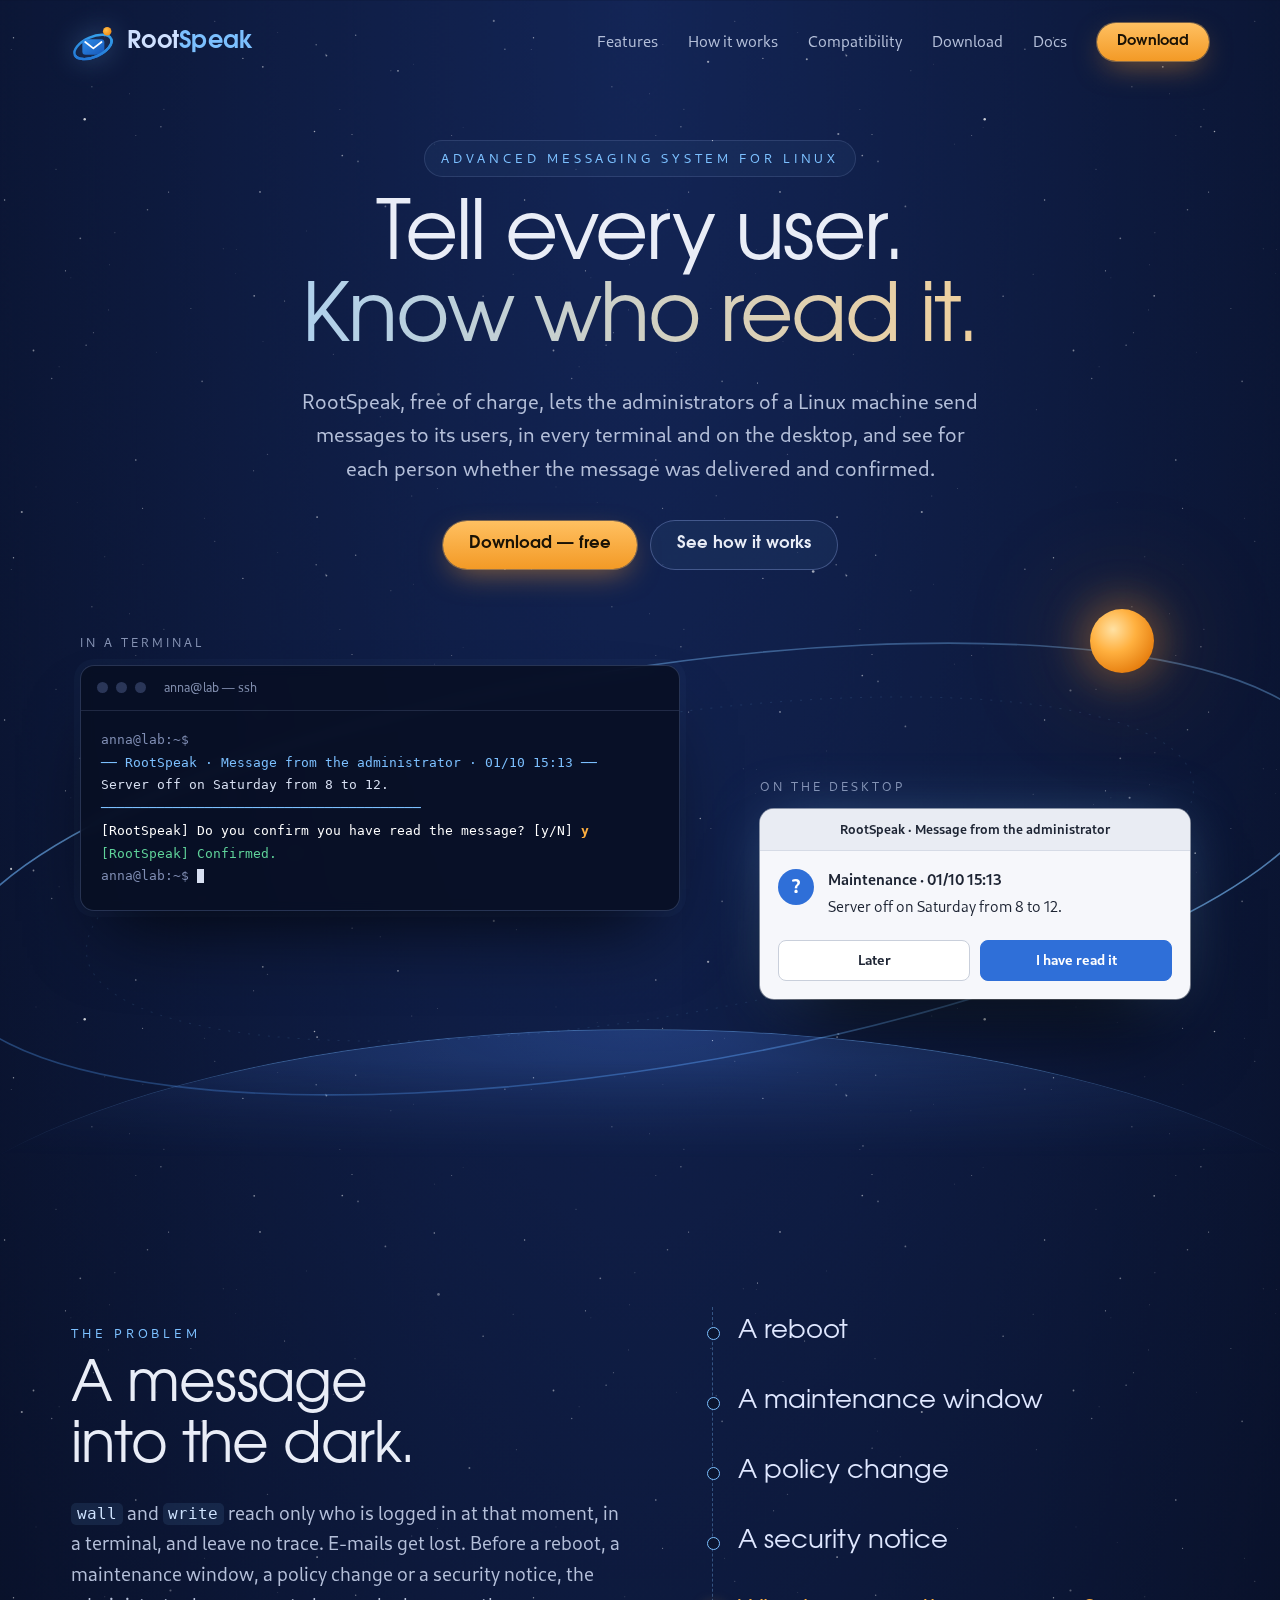
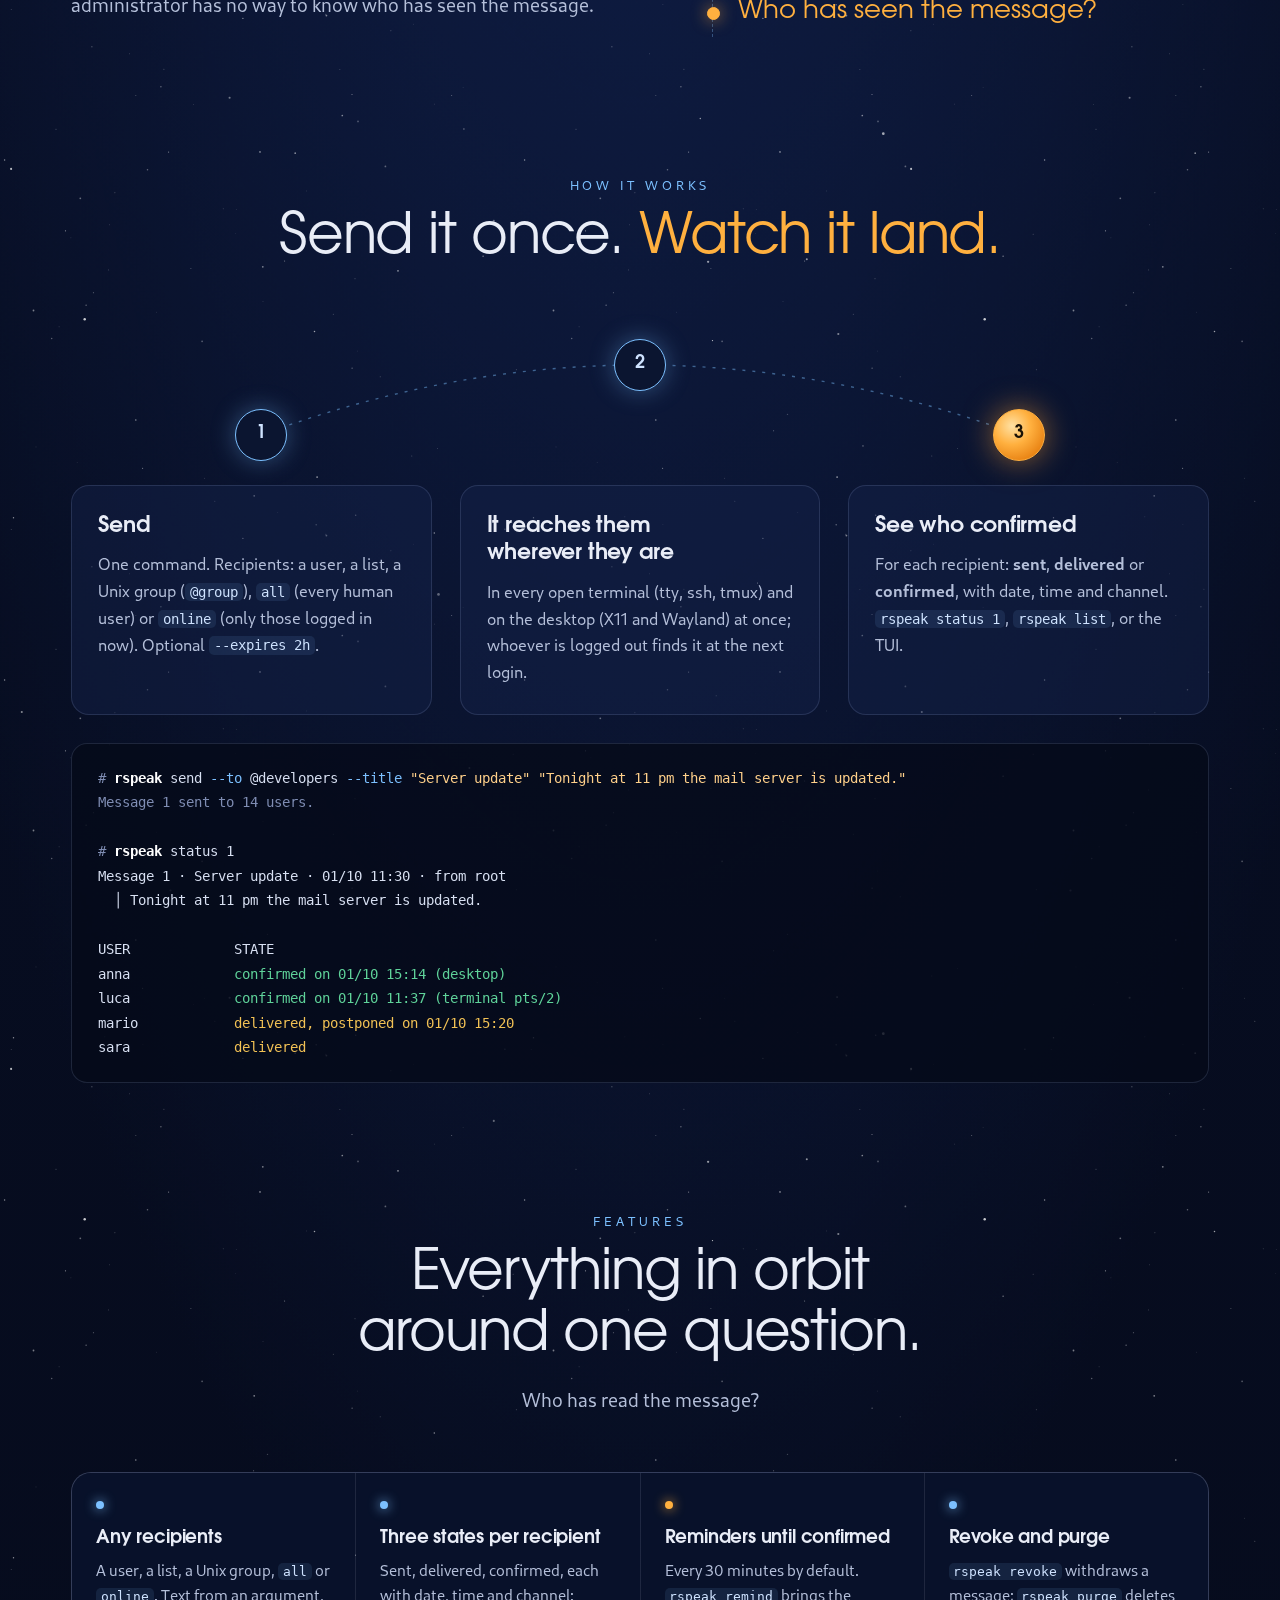
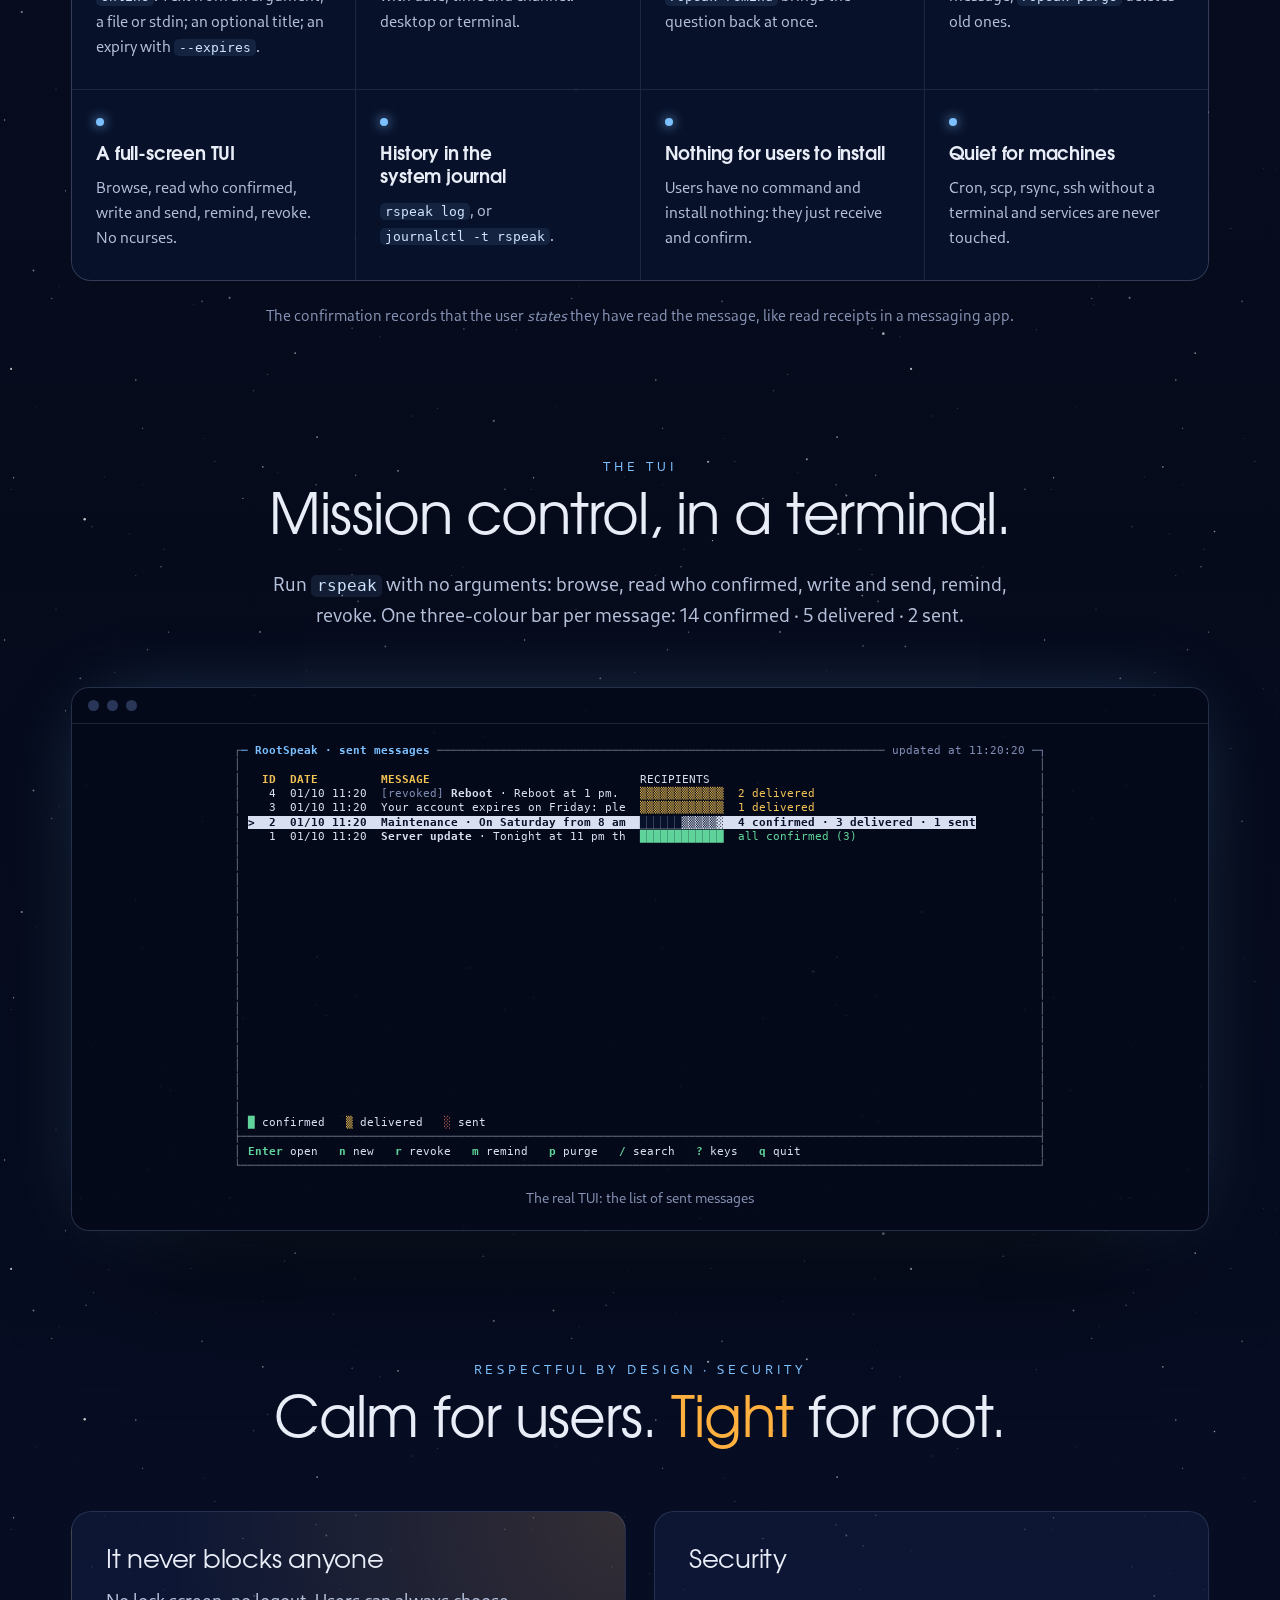
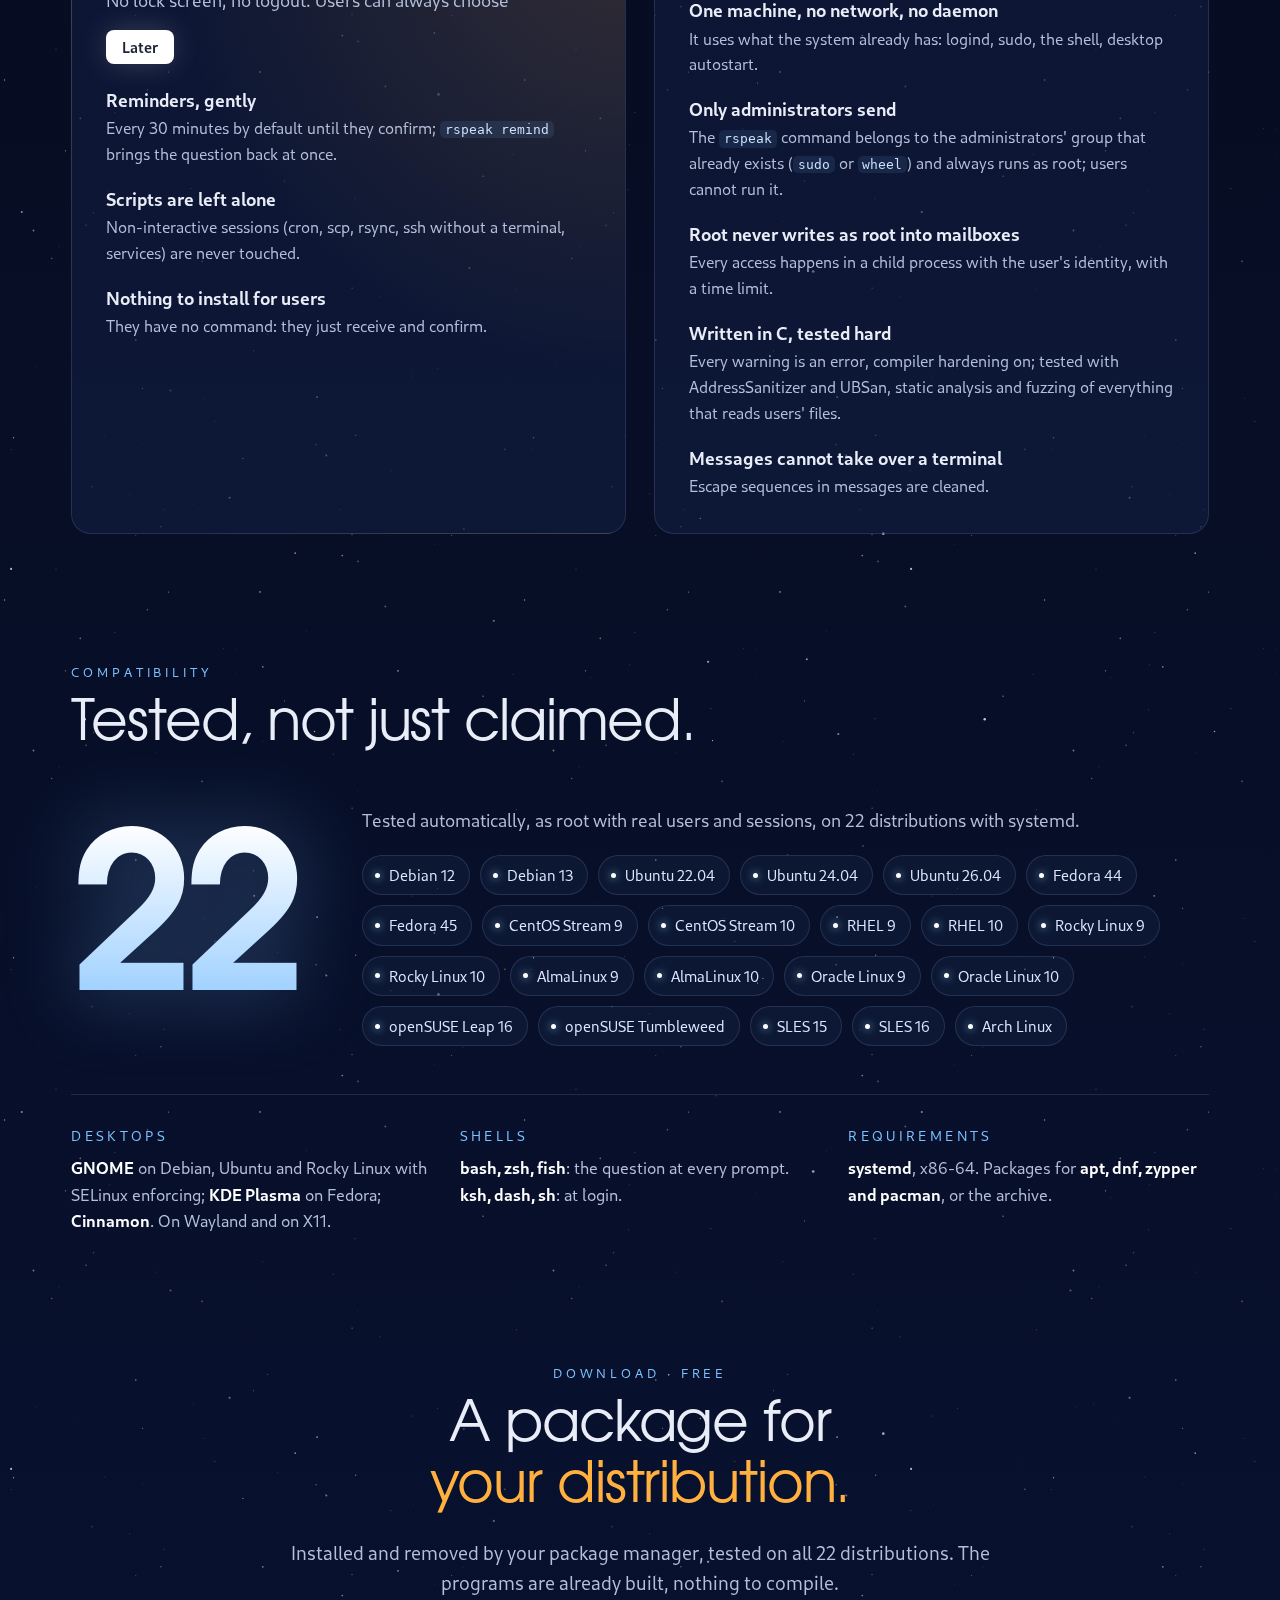
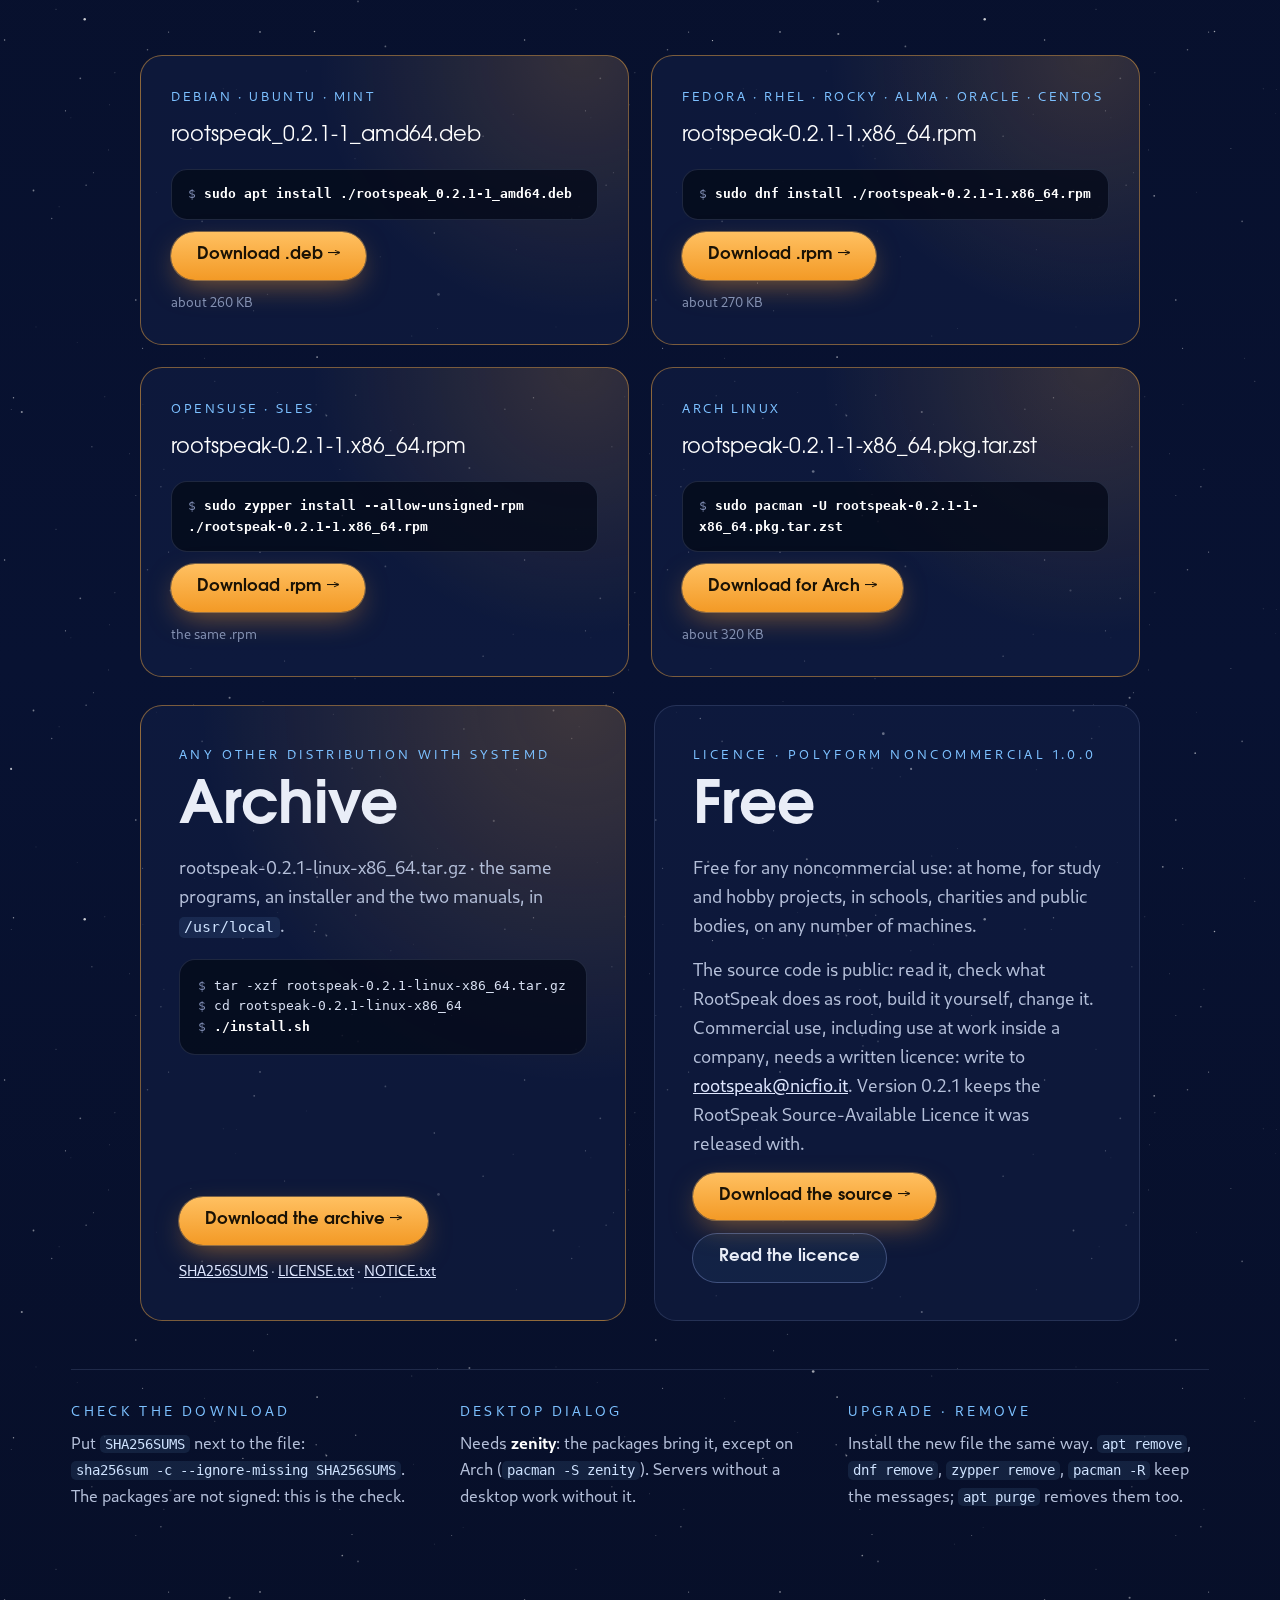
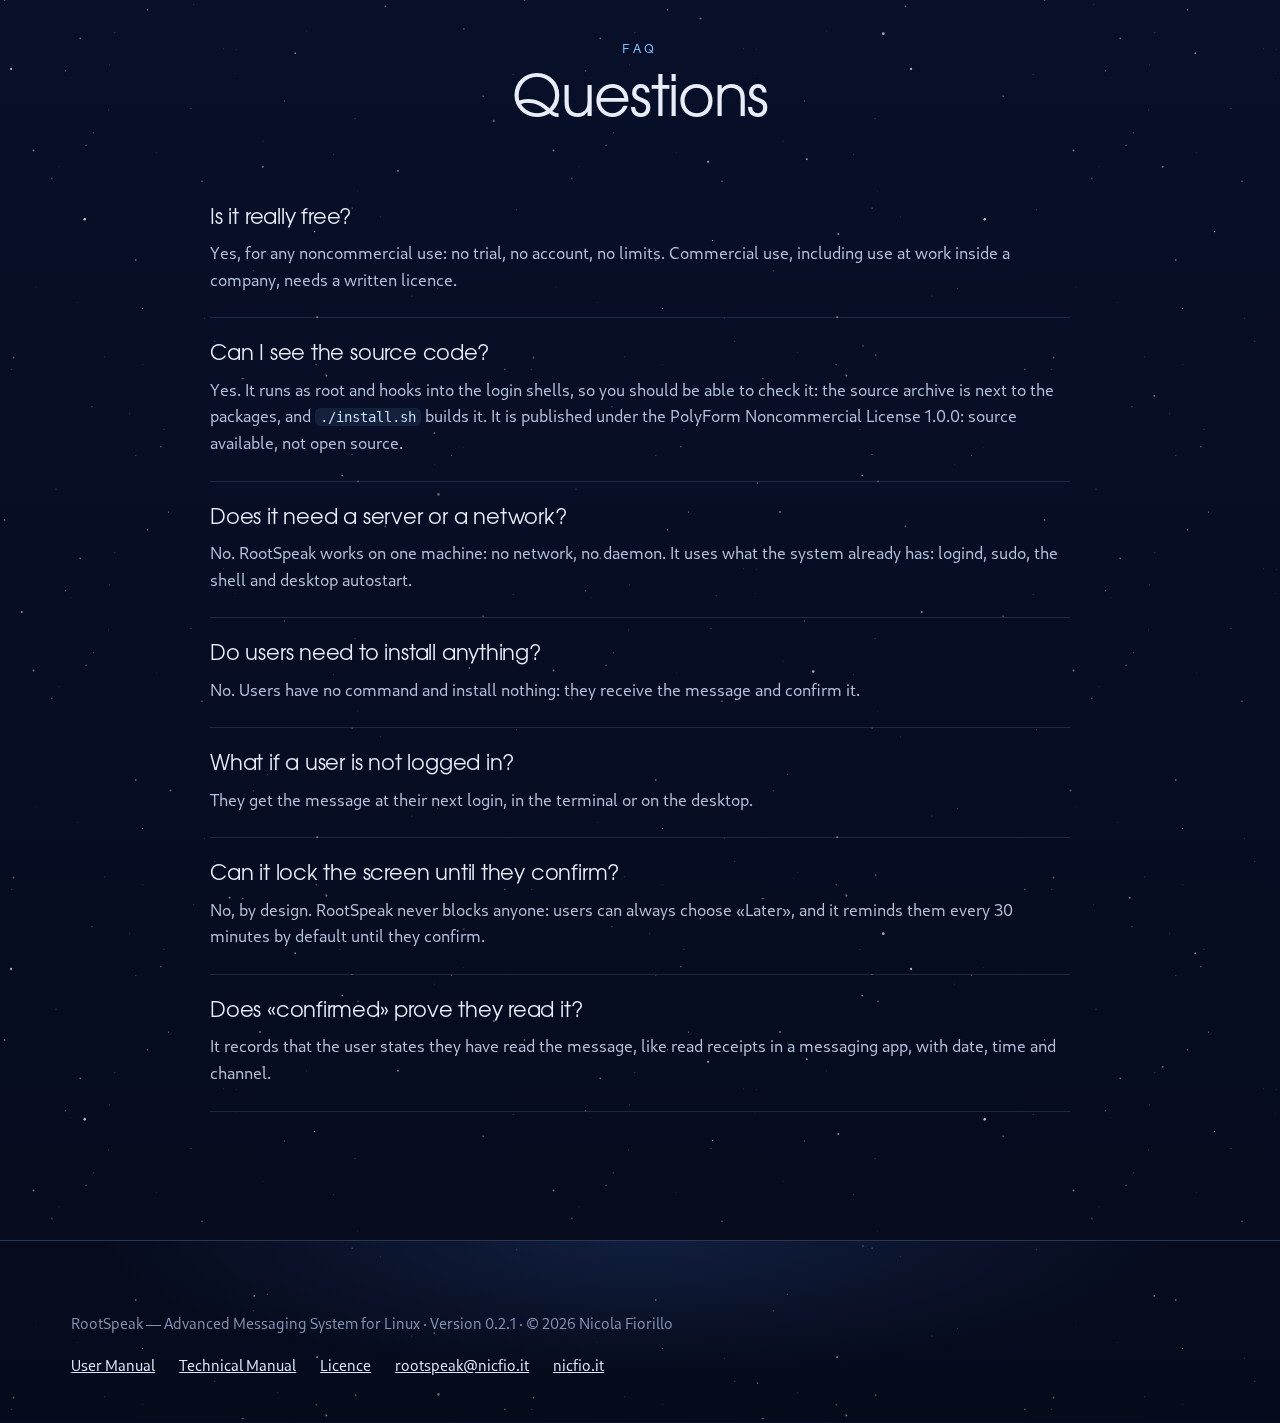
==== commit 5a93c53f: "Licence: PolyForm Noncommercial 1.0.0 Co-Authored-By: Claude Opus 5.5 (1M context) <noreply@anthropi" ====
--- a/site/landing/index.html
+++ b/site/landing/index.html
@@ -366,7 +366,7 @@
 <span class="c-out">$</span> <span class="c-cmd">./install.sh</span></pre></div>
    <a class="btn" href="download/rootspeak-0.2.1-linux-x86_64.tar.gz">Download the archive →</a>
    <p class="files"><a href="download/SHA256SUMS">SHA256SUMS</a> · <a href="download/LICENSE.txt">LICENSE.txt</a> · <a href="download/NOTICE.txt">NOTICE.txt</a></p></div>
-  <div class="plan"><span class="k">Licence · source available</span><div class="v">Free</div><p>Free at home and at work, on any number of machines, also when you administer the machines of a company, a school or a customer. Copy it and give it away unchanged.</p><p>The source code is public: read it, check what RootSpeak does as root, build it yourself, change it for your own use. Not allowed without a written licence: selling it, including it in a product or service that is sold, giving changed versions to others. For that, write to <a href="mailto:rootspeak@nicfio.it">rootspeak@nicfio.it</a>.</p><a class="btn" href="download/rootspeak-0.2.1-source.tar.gz">Download the source →</a> <a class="btn ghost" href="licence.html">Read the licence</a></div>
+  <div class="plan"><span class="k">Licence · PolyForm Noncommercial 1.0.0</span><div class="v">Free</div><p>Free for any noncommercial use: at home, for study and hobby projects, in schools, charities and public bodies, on any number of machines.</p><p>The source code is public: read it, check what RootSpeak does as root, build it yourself, change it. Commercial use, including use at work inside a company, needs a written licence: write to <a href="mailto:rootspeak@nicfio.it">rootspeak@nicfio.it</a>. Version 0.2.1 keeps the RootSpeak Source-Available Licence it was released with.</p><a class="btn" href="download/rootspeak-0.2.1-source.tar.gz">Download the source →</a> <a class="btn ghost" href="licence.html">Read the licence</a></div>
  </div>
  <div class="envs">
   <div><h3>Check the download</h3><p>Put <code>SHA256SUMS</code> next to the file: <code>sha256sum -c --ignore-missing SHA256SUMS</code>. The packages are not signed: this is the check.</p></div>
@@ -377,7 +377,7 @@
 
 <section id="faq"><div class="wrap">
  <div class="intro c"><div class="kick">FAQ</div><h2>Questions</h2></div>
- <div class="faq"><div><h3>Is it really free?</h3><p>Yes: no trial, no account, no limits, at home or at work. Only selling it, including it in a product that is sold or giving changed versions to others needs a written licence.</p></div><div><h3>Can I see the source code?</h3><p>Yes. It runs as root and hooks into the login shells, so you should be able to check it: the source archive is next to the packages, and <code>./install.sh</code> builds it. It is source-available, not open source.</p></div><div><h3>Does it need a server or a network?</h3><p>No. RootSpeak works on one machine: no network, no daemon. It uses what the system already has: logind, sudo, the shell and desktop autostart.</p></div><div><h3>Do users need to install anything?</h3><p>No. Users have no command and install nothing: they receive the message and confirm it.</p></div><div><h3>What if a user is not logged in?</h3><p>They get the message at their next login, in the terminal or on the desktop.</p></div><div><h3>Can it lock the screen until they confirm?</h3><p>No, by design. RootSpeak never blocks anyone: users can always choose «Later», and it reminds them every 30 minutes by default until they confirm.</p></div><div><h3>Does «confirmed» prove they read it?</h3><p>It records that the user states they have read the message, like read receipts in a messaging app, with date, time and channel.</p></div></div>
+ <div class="faq"><div><h3>Is it really free?</h3><p>Yes, for any noncommercial use: no trial, no account, no limits. Commercial use, including use at work inside a company, needs a written licence.</p></div><div><h3>Can I see the source code?</h3><p>Yes. It runs as root and hooks into the login shells, so you should be able to check it: the source archive is next to the packages, and <code>./install.sh</code> builds it. It is published under the PolyForm Noncommercial License 1.0.0: source available, not open source.</p></div><div><h3>Does it need a server or a network?</h3><p>No. RootSpeak works on one machine: no network, no daemon. It uses what the system already has: logind, sudo, the shell and desktop autostart.</p></div><div><h3>Do users need to install anything?</h3><p>No. Users have no command and install nothing: they receive the message and confirm it.</p></div><div><h3>What if a user is not logged in?</h3><p>They get the message at their next login, in the terminal or on the desktop.</p></div><div><h3>Can it lock the screen until they confirm?</h3><p>No, by design. RootSpeak never blocks anyone: users can always choose «Later», and it reminds them every 30 minutes by default until they confirm.</p></div><div><h3>Does «confirmed» prove they read it?</h3><p>It records that the user states they have read the message, like read receipts in a messaging app, with date, time and channel.</p></div></div>
 </div></section>
 </main>
 
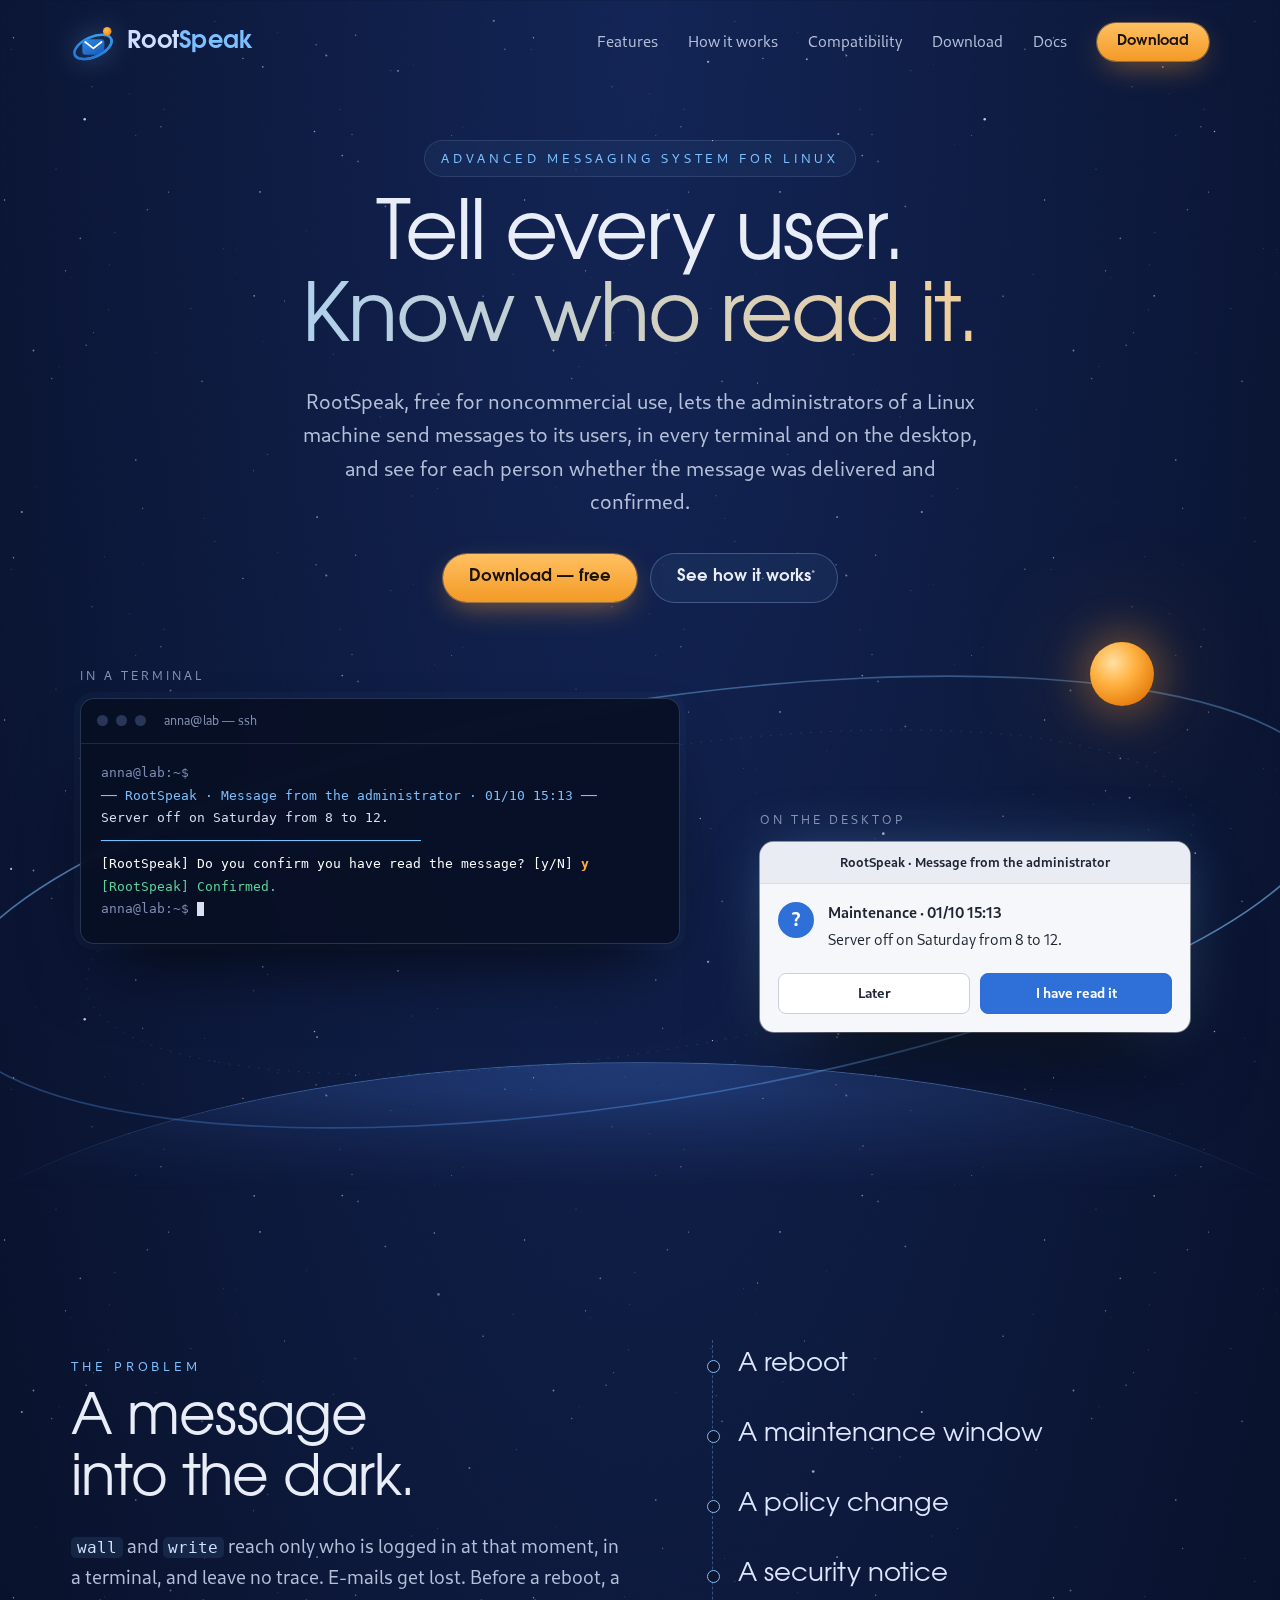
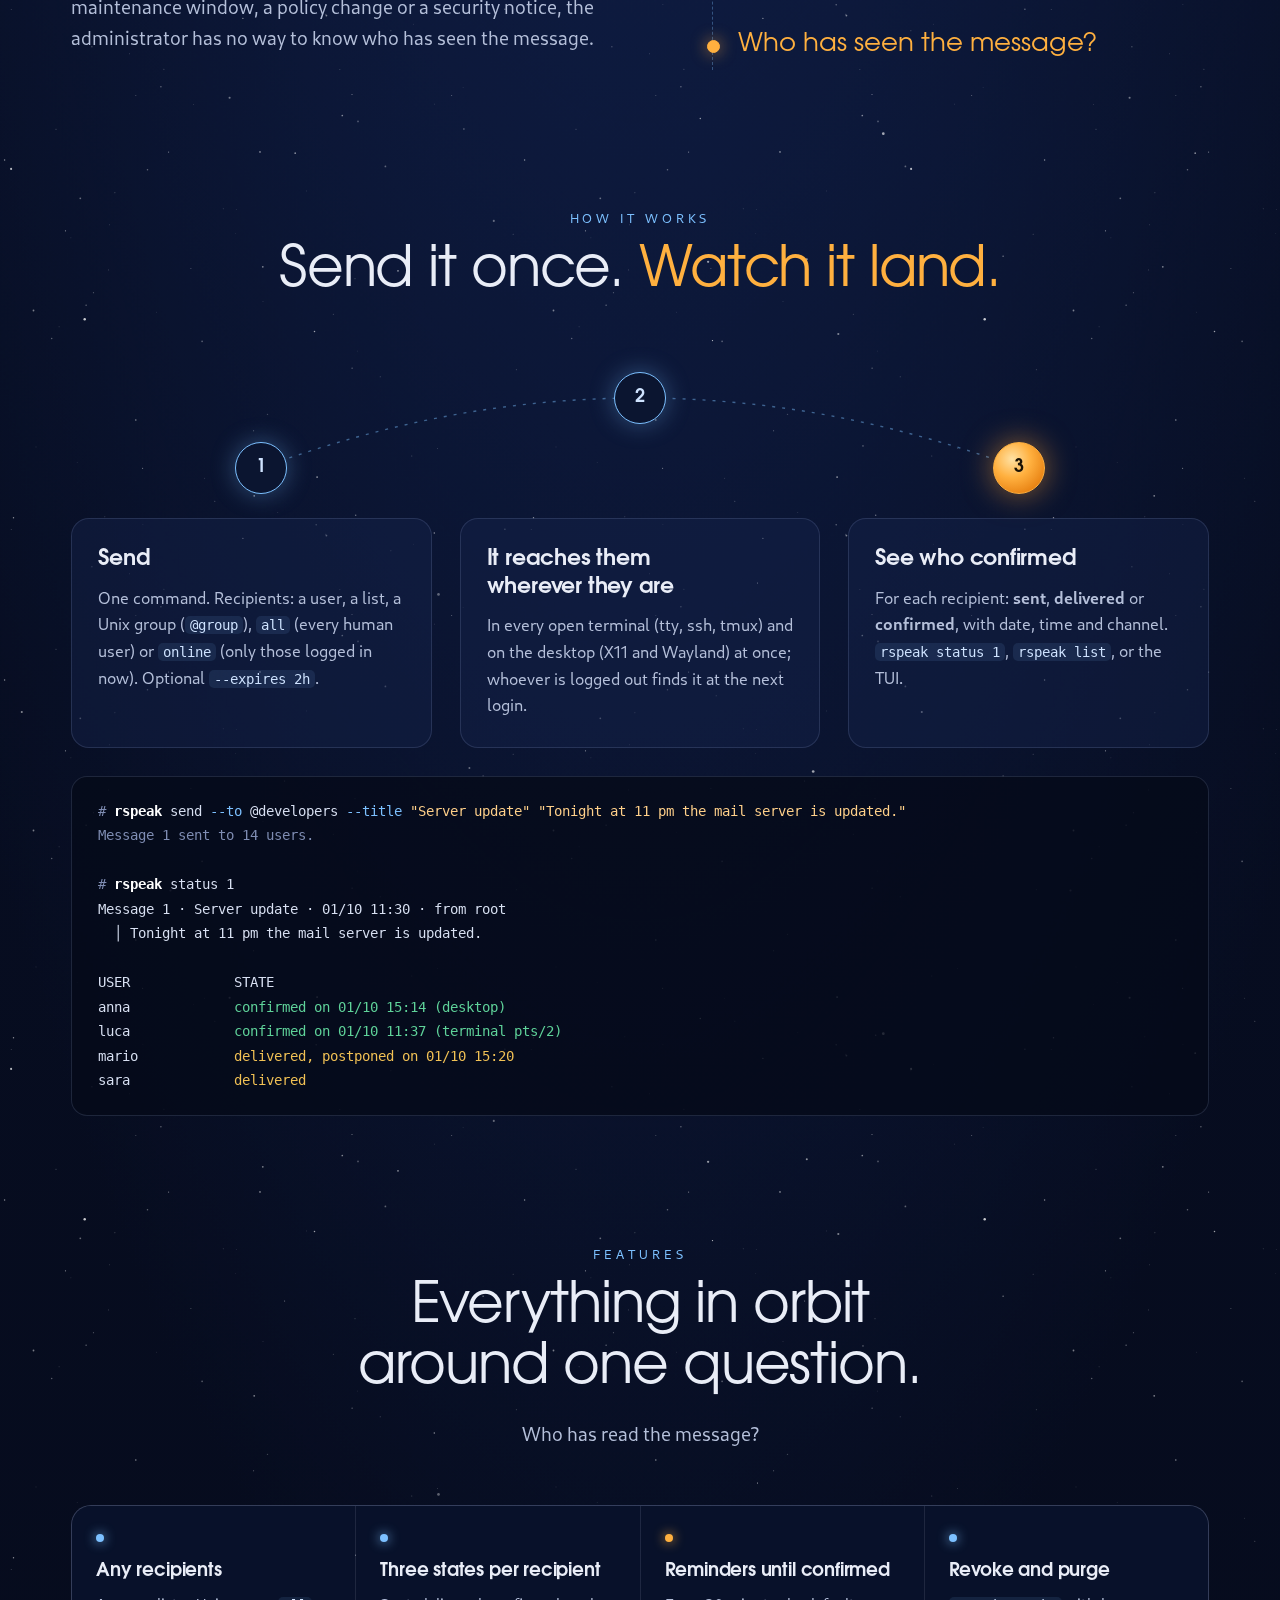
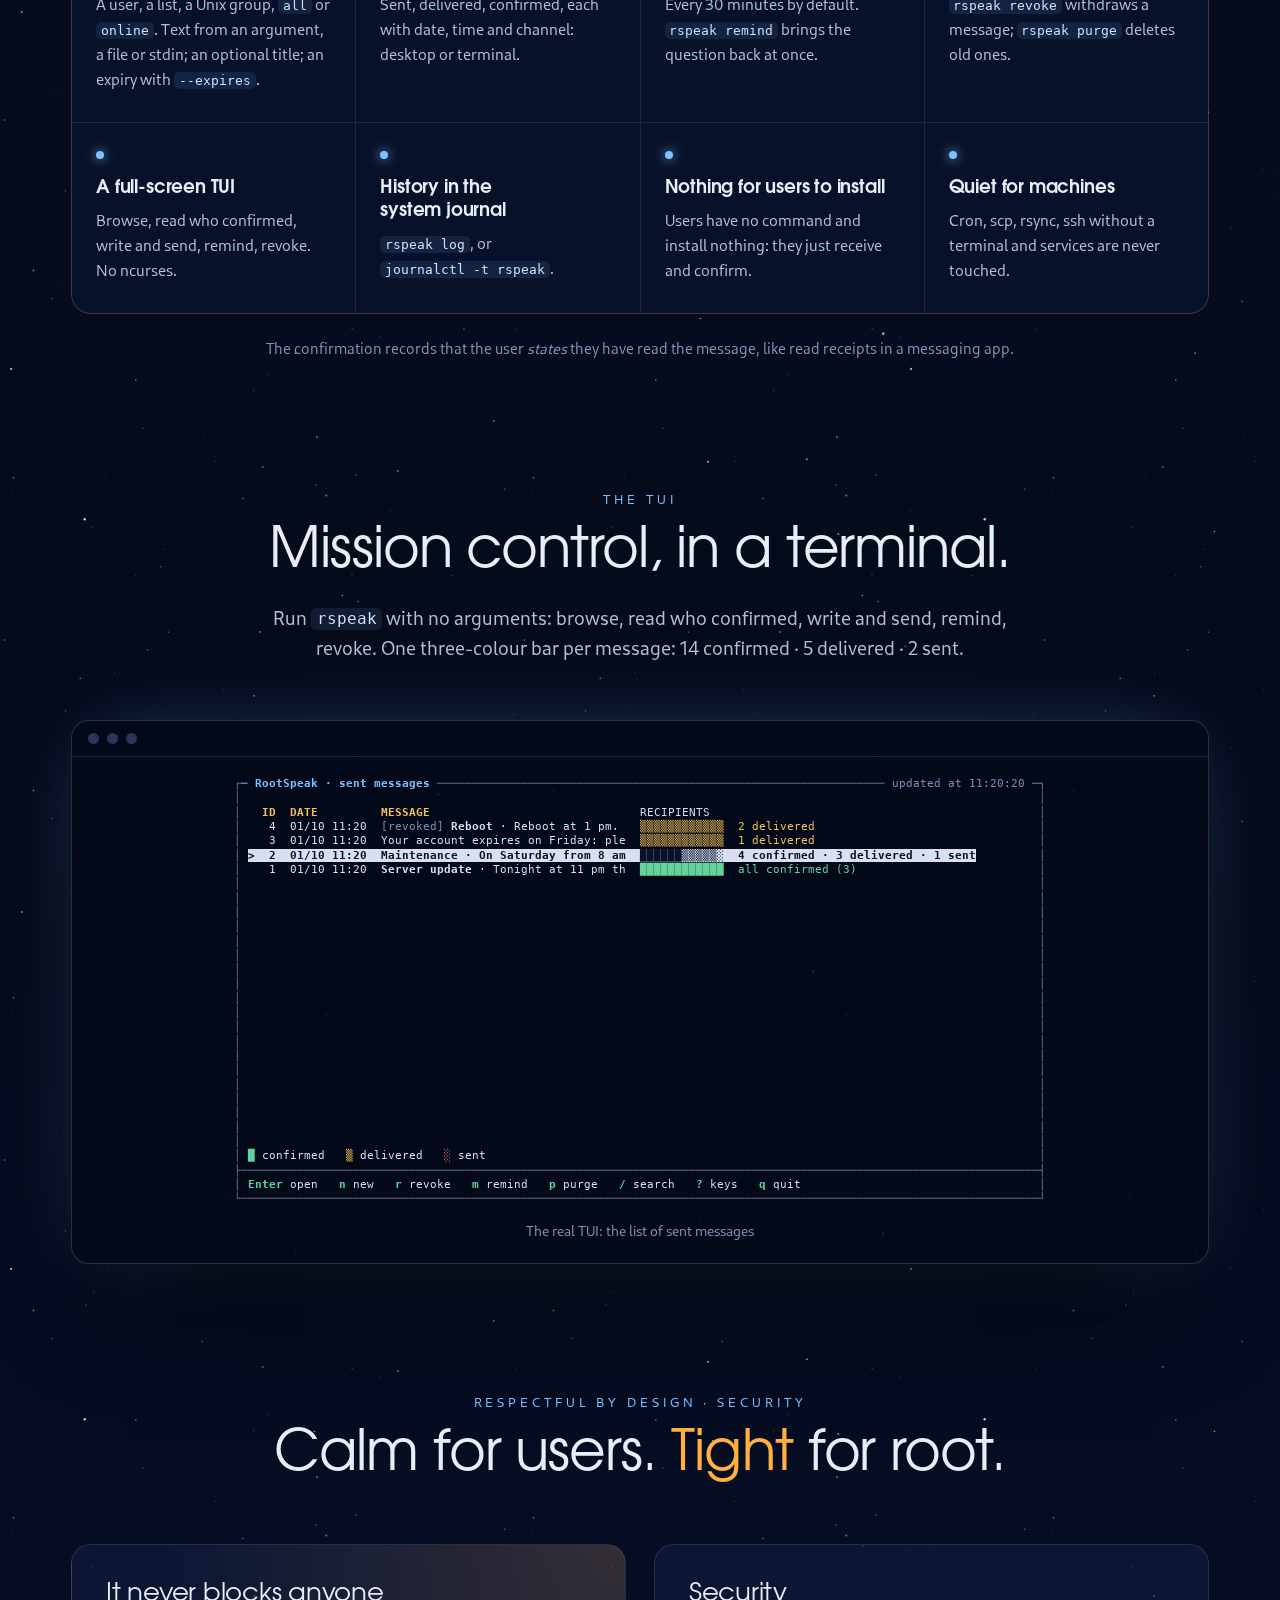
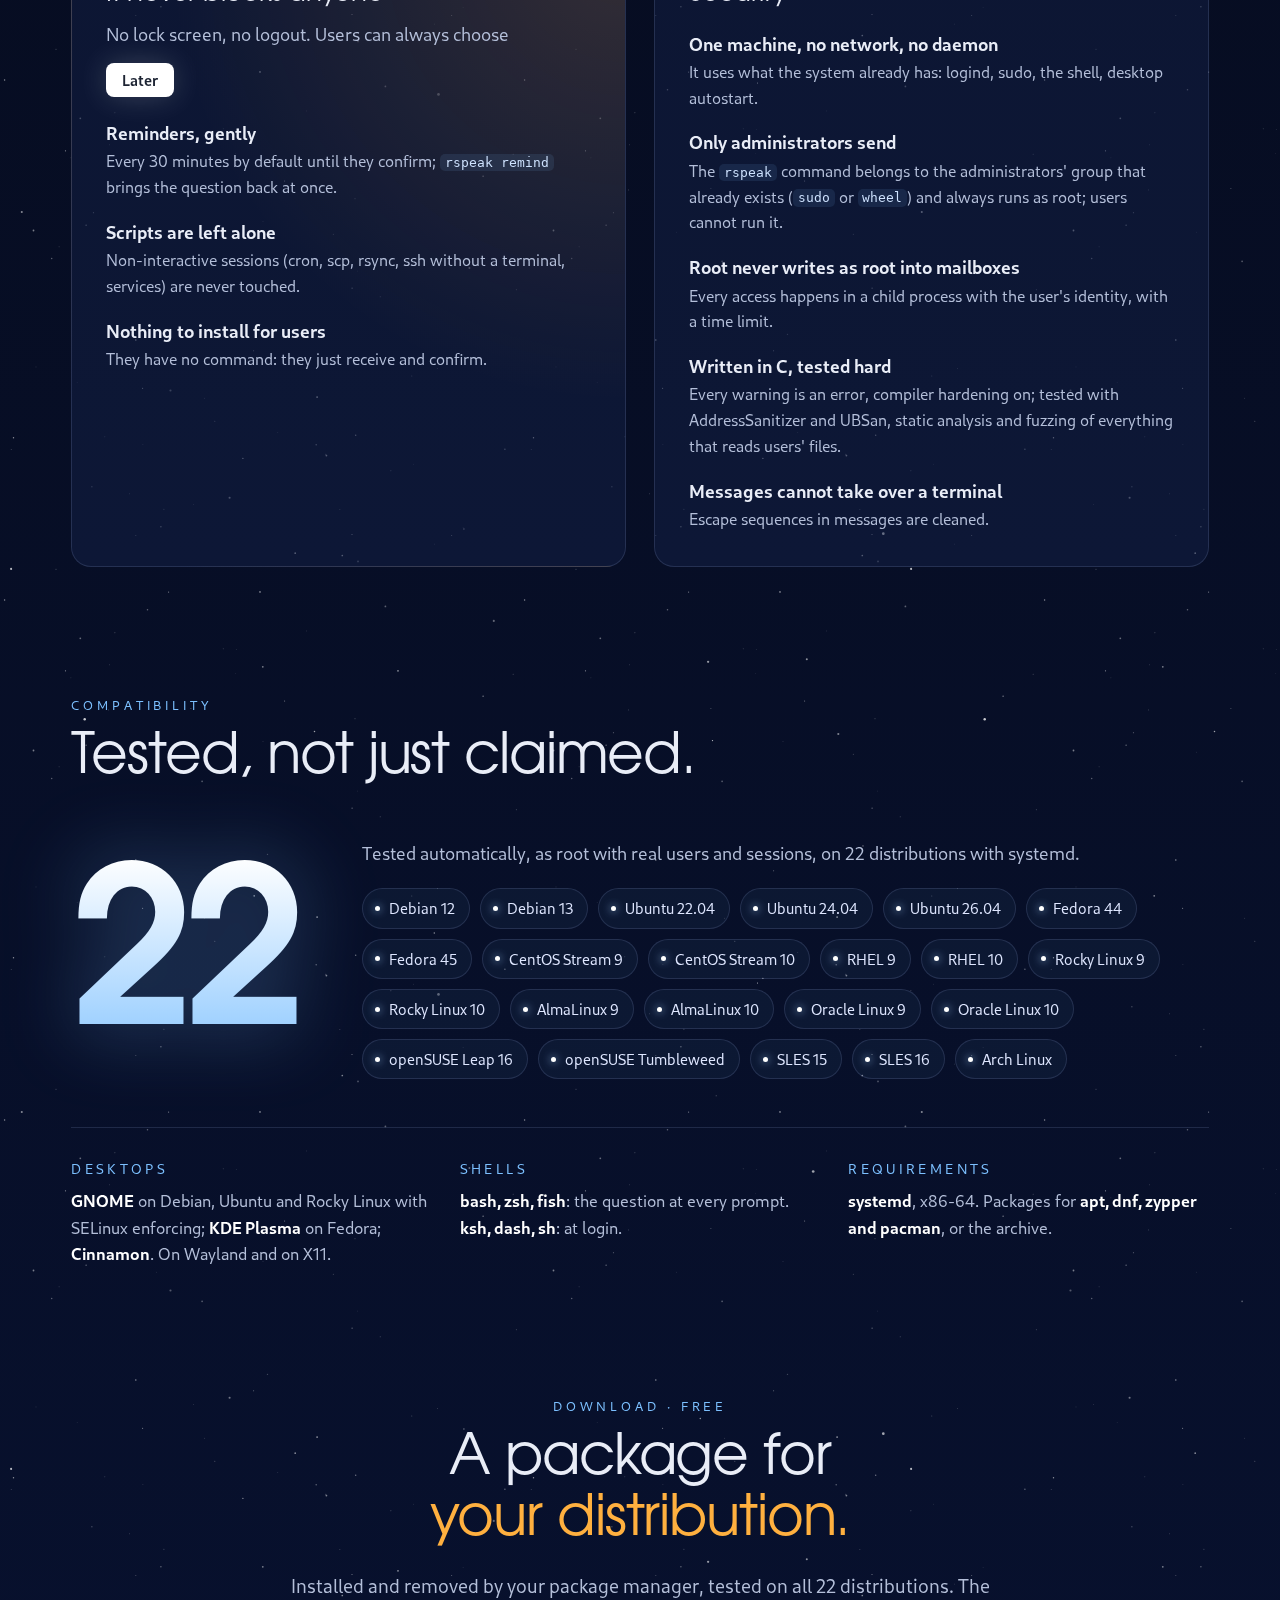
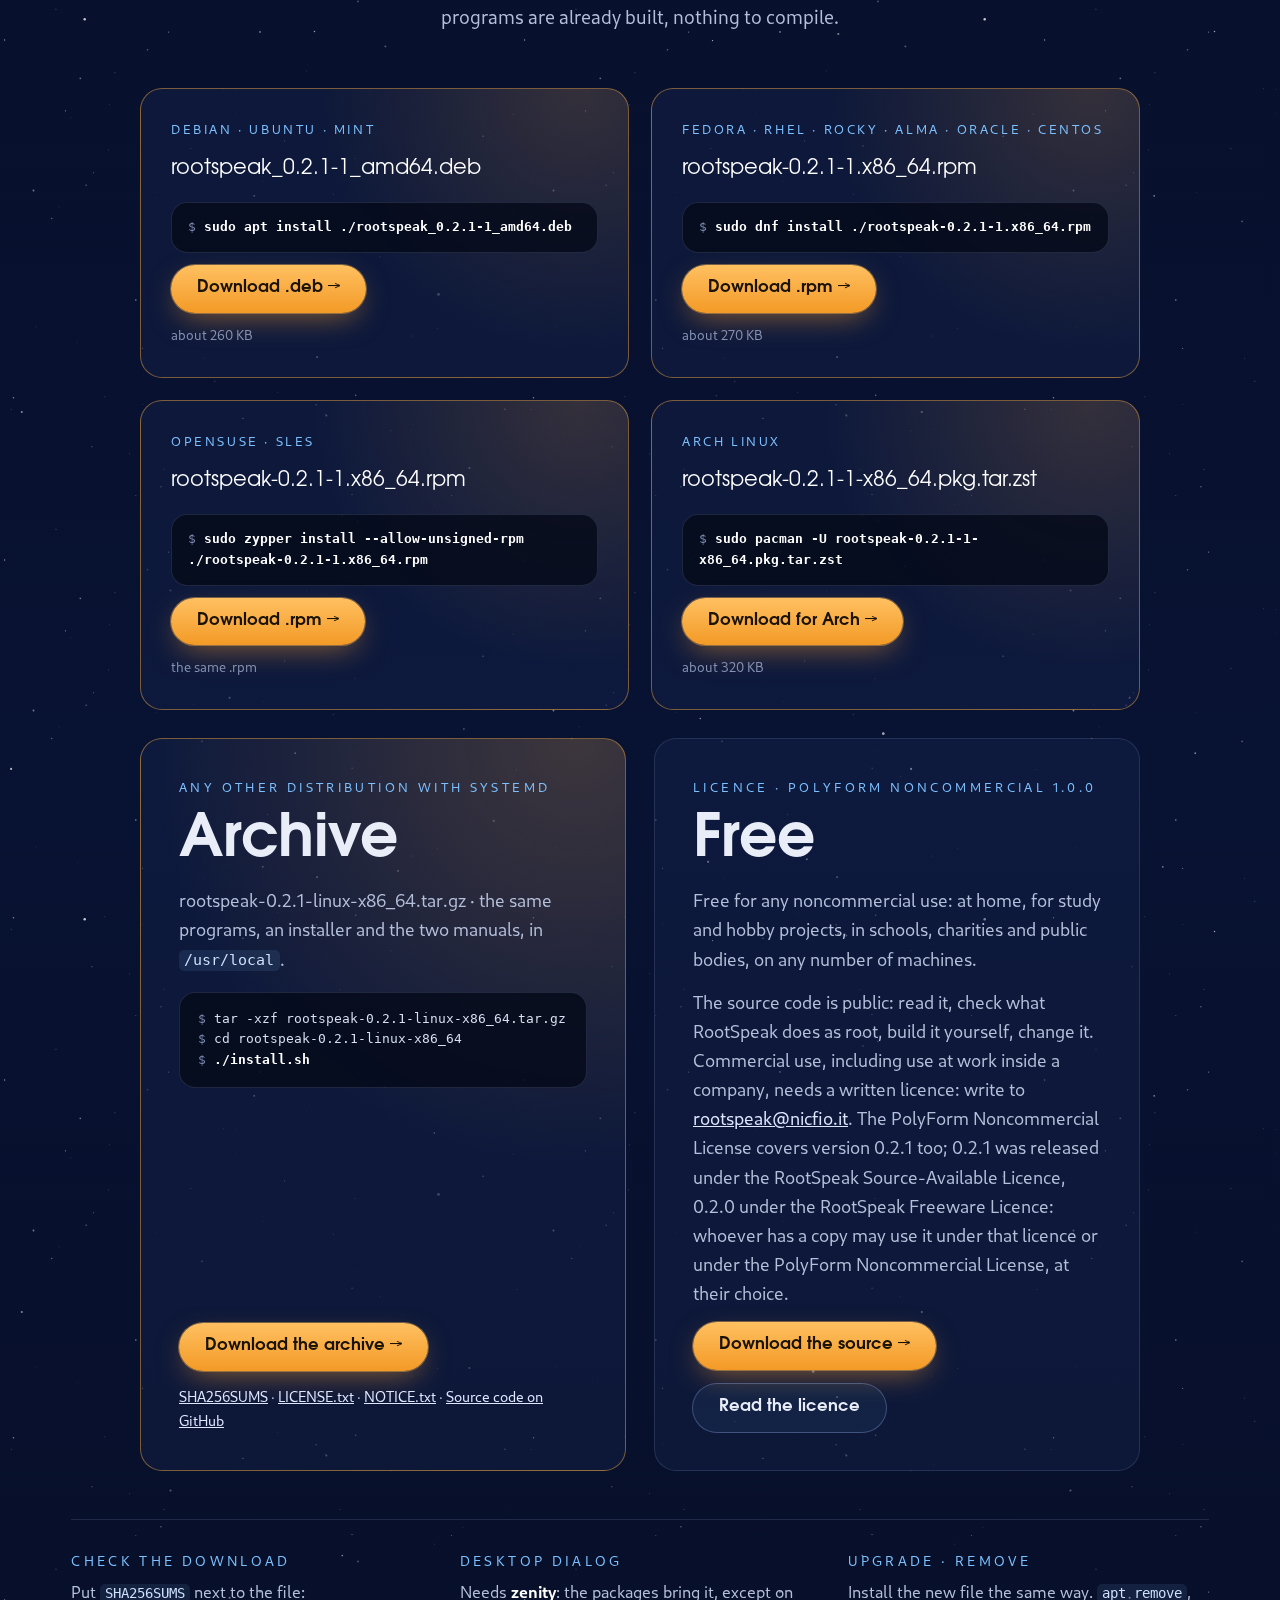
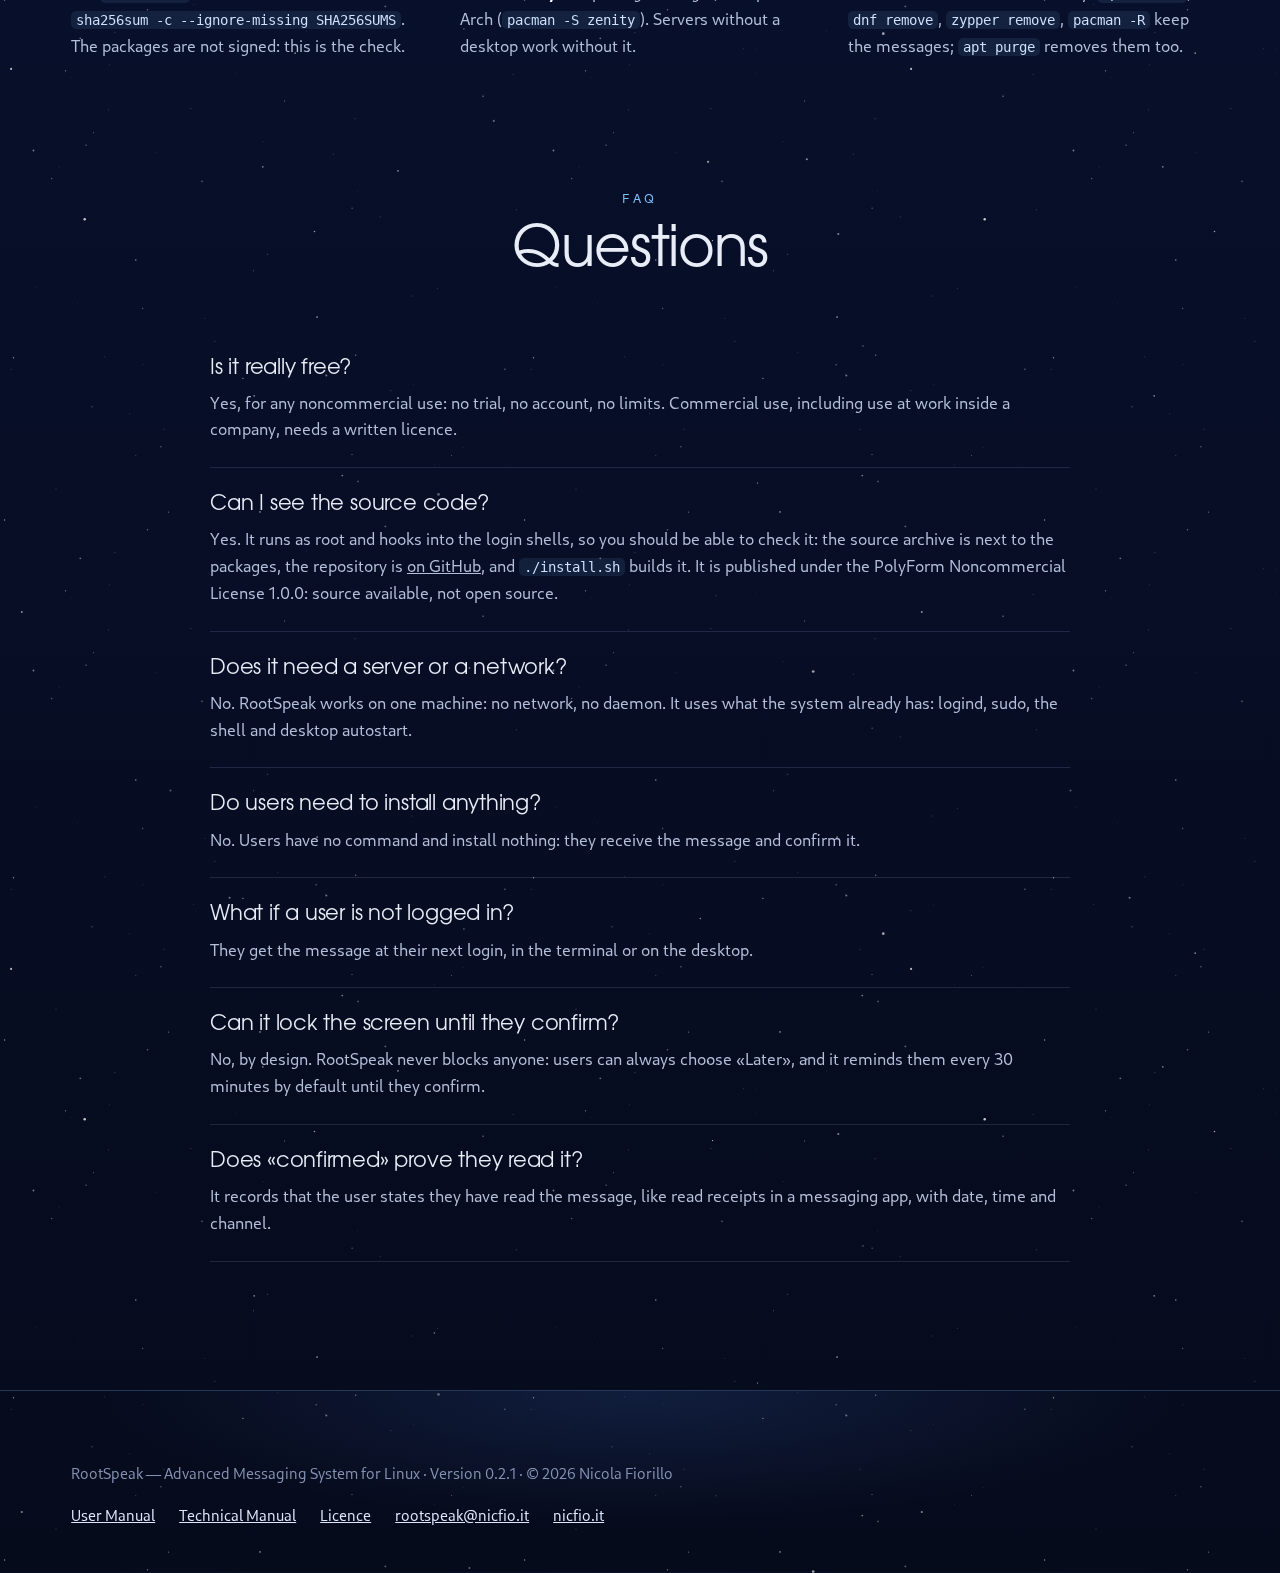
==== commit 65728368: "Website, manuals and packages: PolyForm Noncommercial for the current version licence.html: summary " ====
--- a/site/landing/index.html
+++ b/site/landing/index.html
@@ -4,13 +4,13 @@
 <meta charset="utf-8">
 <meta name="viewport" content="width=device-width, initial-scale=1">
 <title>RootSpeak — send messages to Linux users and know who read them</title>
-<meta name="description" content="RootSpeak, free for Linux administrators: send a message to the users of a machine, in every terminal and on the desktop, and see who has confirmed reading it. Tested on 22 distributions.">
+<meta name="description" content="RootSpeak, free for noncommercial use: send a message to the users of a machine, in every terminal and on the desktop, and see who has confirmed reading it. Tested on 22 distributions.">
 <link rel="canonical" href="https://rootspeak.nicfio.it/">
 <meta name="robots" content="index, follow">
 <meta property="og:type" content="website">
 <meta property="og:site_name" content="RootSpeak">
 <meta property="og:title" content="RootSpeak — Tell every user. Know who read it.">
-<meta property="og:description" content="Messages from root that Linux users actually see, in every terminal and on the desktop, with a confirmation for each person. Free.">
+<meta property="og:description" content="Messages from root that Linux users actually see, in every terminal and on the desktop, with a confirmation for each person. Free for noncommercial use.">
 <meta property="og:url" content="https://rootspeak.nicfio.it/">
 <meta property="og:image" content="https://rootspeak.nicfio.it/og.jpg">
 <meta property="og:image:width" content="1200">
@@ -235,7 +235,7 @@
 <div class="hero"><div class="wrap">
  <span class="eyebrow">Advanced Messaging System for Linux</span>
  <h1>Tell every user. <span>Know who read it.</span></h1>
- <p class="lede">RootSpeak, free of charge, lets the administrators of a Linux machine send messages to its users, in every terminal and on the desktop, and see for each person whether the message was delivered and confirmed.</p>
+ <p class="lede">RootSpeak, free for noncommercial use, lets the administrators of a Linux machine send messages to its users, in every terminal and on the desktop, and see for each person whether the message was delivered and confirmed.</p>
  <div class="cta"><a class="btn" href="#get">Download — free</a><a class="btn ghost" href="#how">See how it works</a></div>
  </div>
  <div class="sky">
@@ -365,8 +365,8 @@
 <span class="c-out">$</span> cd rootspeak-0.2.1-linux-x86_64
 <span class="c-out">$</span> <span class="c-cmd">./install.sh</span></pre></div>
    <a class="btn" href="download/rootspeak-0.2.1-linux-x86_64.tar.gz">Download the archive →</a>
-   <p class="files"><a href="download/SHA256SUMS">SHA256SUMS</a> · <a href="download/LICENSE.txt">LICENSE.txt</a> · <a href="download/NOTICE.txt">NOTICE.txt</a></p></div>
-  <div class="plan"><span class="k">Licence · PolyForm Noncommercial 1.0.0</span><div class="v">Free</div><p>Free for any noncommercial use: at home, for study and hobby projects, in schools, charities and public bodies, on any number of machines.</p><p>The source code is public: read it, check what RootSpeak does as root, build it yourself, change it. Commercial use, including use at work inside a company, needs a written licence: write to <a href="mailto:rootspeak@nicfio.it">rootspeak@nicfio.it</a>. Version 0.2.1 keeps the RootSpeak Source-Available Licence it was released with.</p><a class="btn" href="download/rootspeak-0.2.1-source.tar.gz">Download the source →</a> <a class="btn ghost" href="licence.html">Read the licence</a></div>
+   <p class="files"><a href="download/SHA256SUMS">SHA256SUMS</a> · <a href="download/LICENSE.txt">LICENSE.txt</a> · <a href="download/NOTICE.txt">NOTICE.txt</a> · <a href="https://github.com/nic-fio/ROOTSPEAK">Source code on GitHub</a></p></div>
+  <div class="plan"><span class="k">Licence · PolyForm Noncommercial 1.0.0</span><div class="v">Free</div><p>Free for any noncommercial use: at home, for study and hobby projects, in schools, charities and public bodies, on any number of machines.</p><p>The source code is public: read it, check what RootSpeak does as root, build it yourself, change it. Commercial use, including use at work inside a company, needs a written licence: write to <a href="mailto:rootspeak@nicfio.it">rootspeak@nicfio.it</a>. The PolyForm Noncommercial License covers version 0.2.1 too; 0.2.1 was released under the RootSpeak Source-Available Licence, 0.2.0 under the RootSpeak Freeware Licence: whoever has a copy may use it under that licence or under the PolyForm Noncommercial License, at their choice.</p><a class="btn" href="download/rootspeak-0.2.1-source.tar.gz">Download the source →</a> <a class="btn ghost" href="licence.html">Read the licence</a></div>
  </div>
  <div class="envs">
   <div><h3>Check the download</h3><p>Put <code>SHA256SUMS</code> next to the file: <code>sha256sum -c --ignore-missing SHA256SUMS</code>. The packages are not signed: this is the check.</p></div>
@@ -377,7 +377,7 @@
 
 <section id="faq"><div class="wrap">
  <div class="intro c"><div class="kick">FAQ</div><h2>Questions</h2></div>
- <div class="faq"><div><h3>Is it really free?</h3><p>Yes, for any noncommercial use: no trial, no account, no limits. Commercial use, including use at work inside a company, needs a written licence.</p></div><div><h3>Can I see the source code?</h3><p>Yes. It runs as root and hooks into the login shells, so you should be able to check it: the source archive is next to the packages, and <code>./install.sh</code> builds it. It is published under the PolyForm Noncommercial License 1.0.0: source available, not open source.</p></div><div><h3>Does it need a server or a network?</h3><p>No. RootSpeak works on one machine: no network, no daemon. It uses what the system already has: logind, sudo, the shell and desktop autostart.</p></div><div><h3>Do users need to install anything?</h3><p>No. Users have no command and install nothing: they receive the message and confirm it.</p></div><div><h3>What if a user is not logged in?</h3><p>They get the message at their next login, in the terminal or on the desktop.</p></div><div><h3>Can it lock the screen until they confirm?</h3><p>No, by design. RootSpeak never blocks anyone: users can always choose «Later», and it reminds them every 30 minutes by default until they confirm.</p></div><div><h3>Does «confirmed» prove they read it?</h3><p>It records that the user states they have read the message, like read receipts in a messaging app, with date, time and channel.</p></div></div>
+ <div class="faq"><div><h3>Is it really free?</h3><p>Yes, for any noncommercial use: no trial, no account, no limits. Commercial use, including use at work inside a company, needs a written licence.</p></div><div><h3>Can I see the source code?</h3><p>Yes. It runs as root and hooks into the login shells, so you should be able to check it: the source archive is next to the packages, the repository is <a href="https://github.com/nic-fio/ROOTSPEAK">on GitHub</a>, and <code>./install.sh</code> builds it. It is published under the PolyForm Noncommercial License 1.0.0: source available, not open source.</p></div><div><h3>Does it need a server or a network?</h3><p>No. RootSpeak works on one machine: no network, no daemon. It uses what the system already has: logind, sudo, the shell and desktop autostart.</p></div><div><h3>Do users need to install anything?</h3><p>No. Users have no command and install nothing: they receive the message and confirm it.</p></div><div><h3>What if a user is not logged in?</h3><p>They get the message at their next login, in the terminal or on the desktop.</p></div><div><h3>Can it lock the screen until they confirm?</h3><p>No, by design. RootSpeak never blocks anyone: users can always choose «Later», and it reminds them every 30 minutes by default until they confirm.</p></div><div><h3>Does «confirmed» prove they read it?</h3><p>It records that the user states they have read the message, like read receipts in a messaging app, with date, time and channel.</p></div></div>
 </div></section>
 </main>
 
